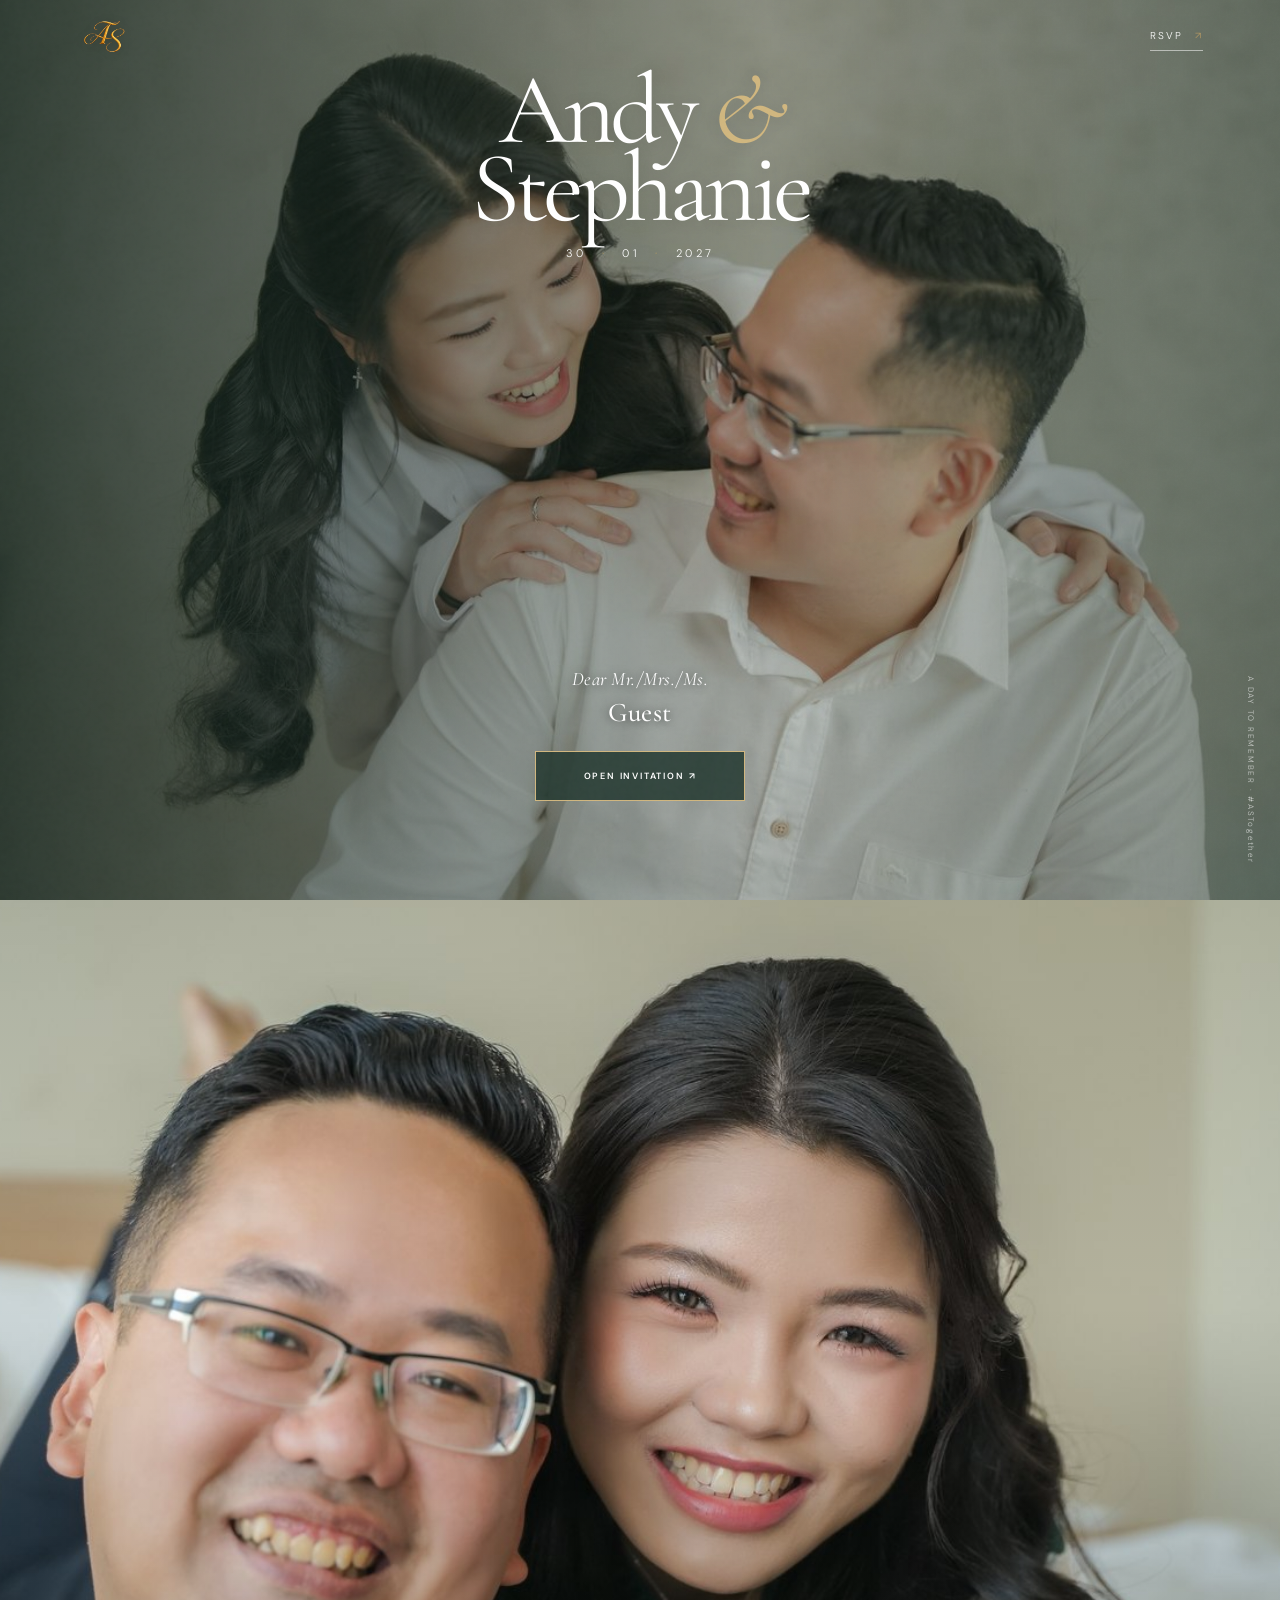
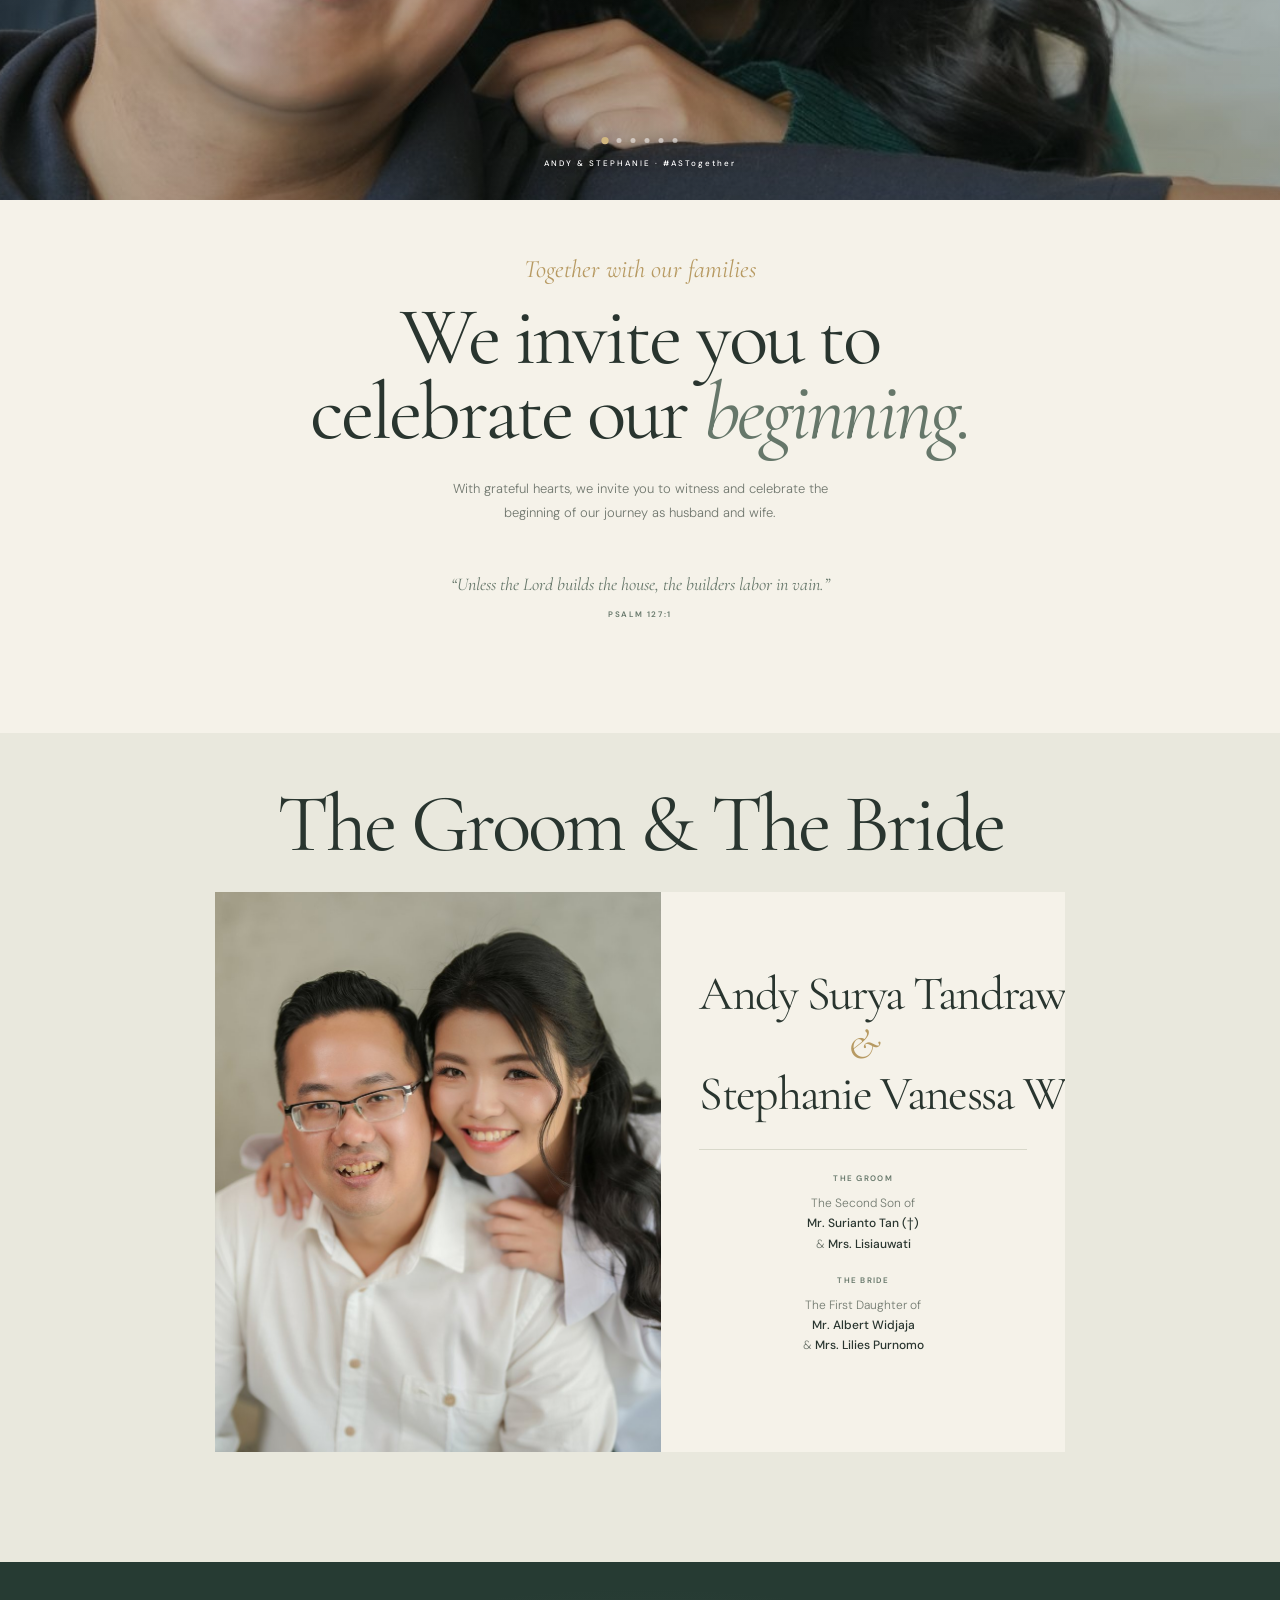
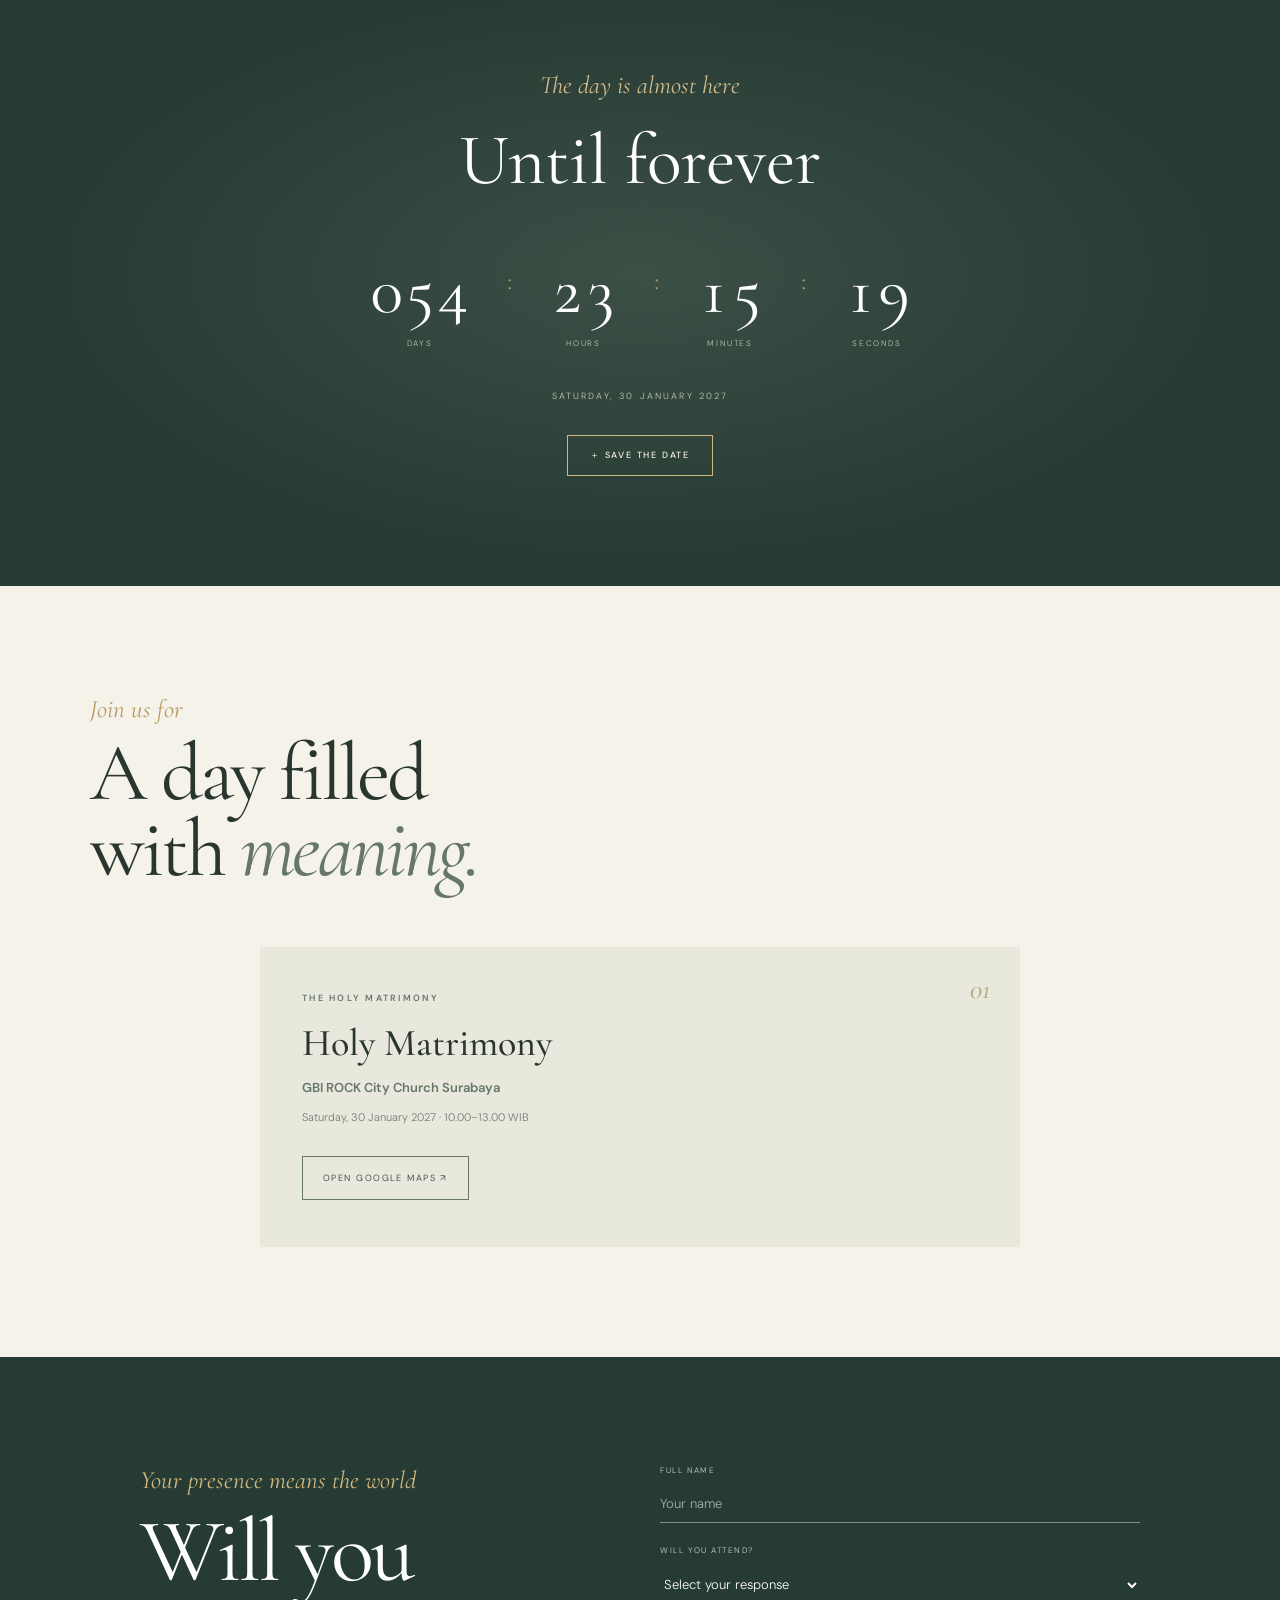
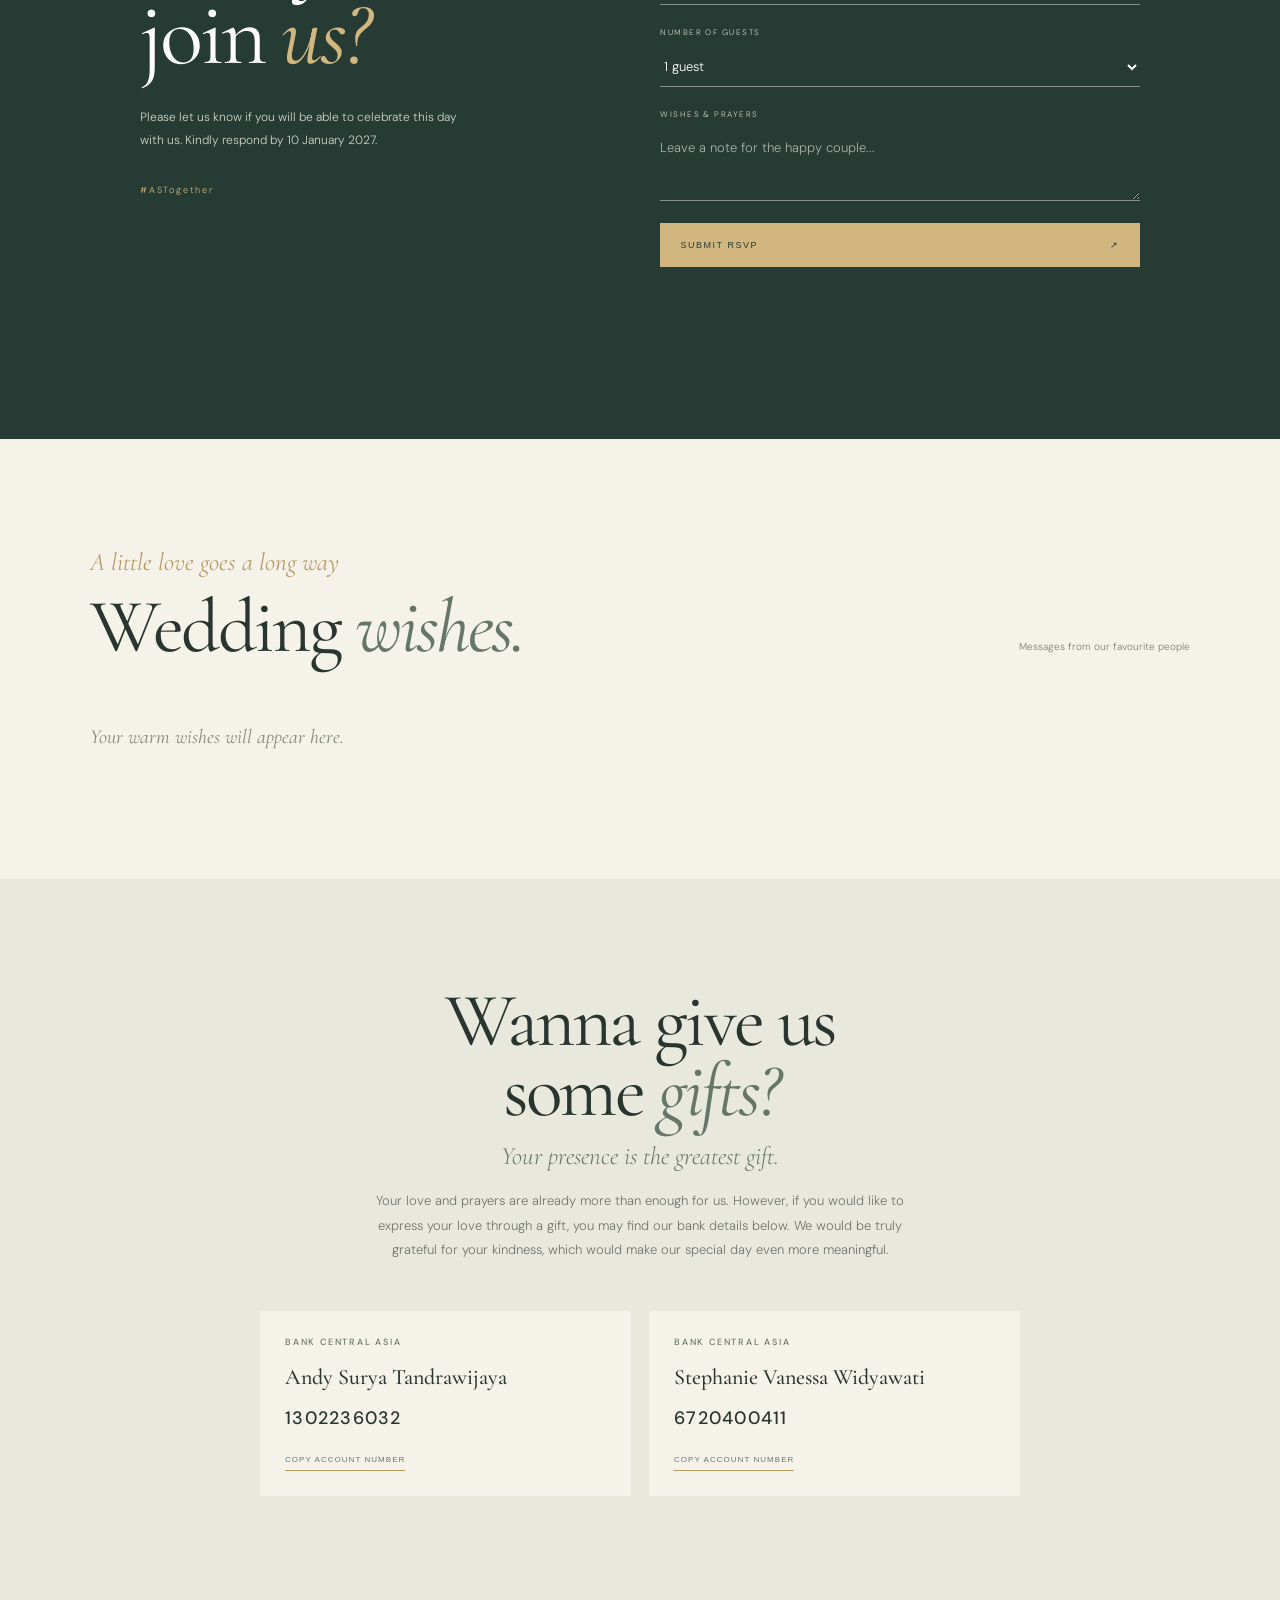
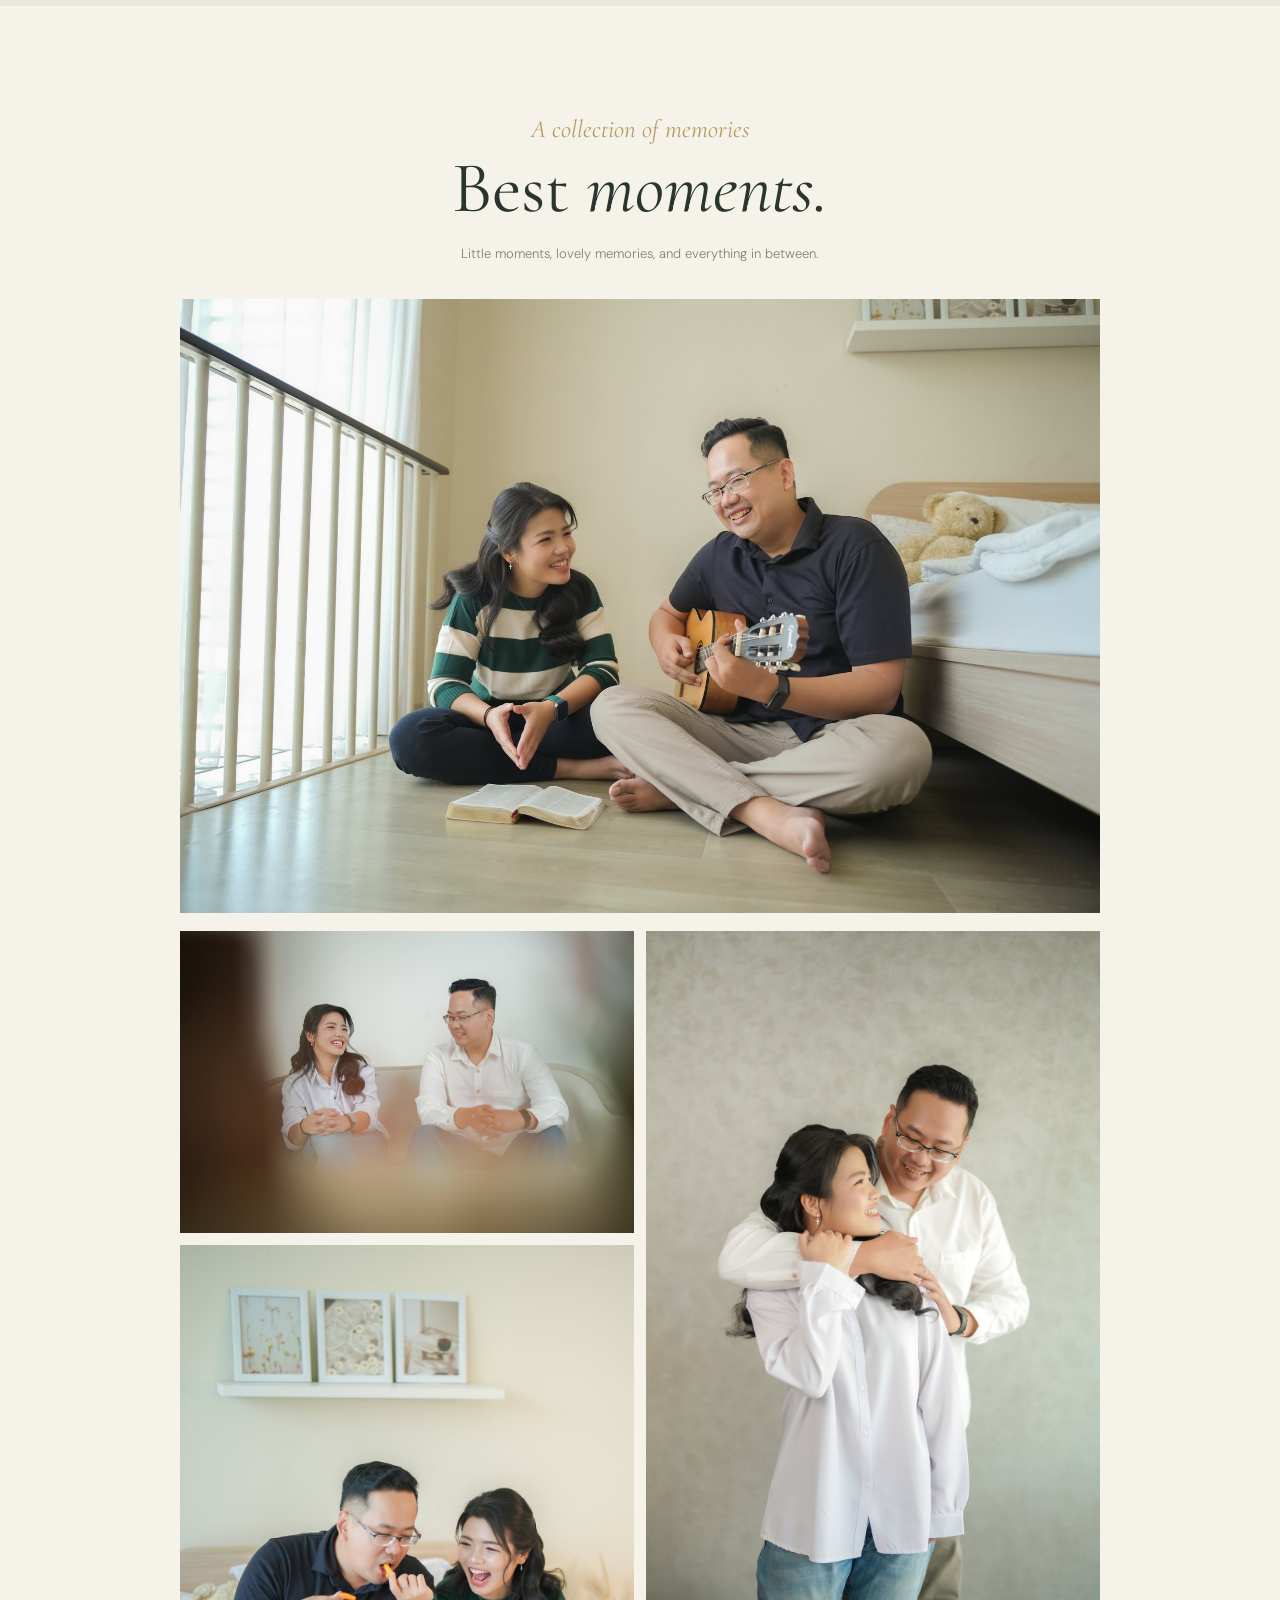
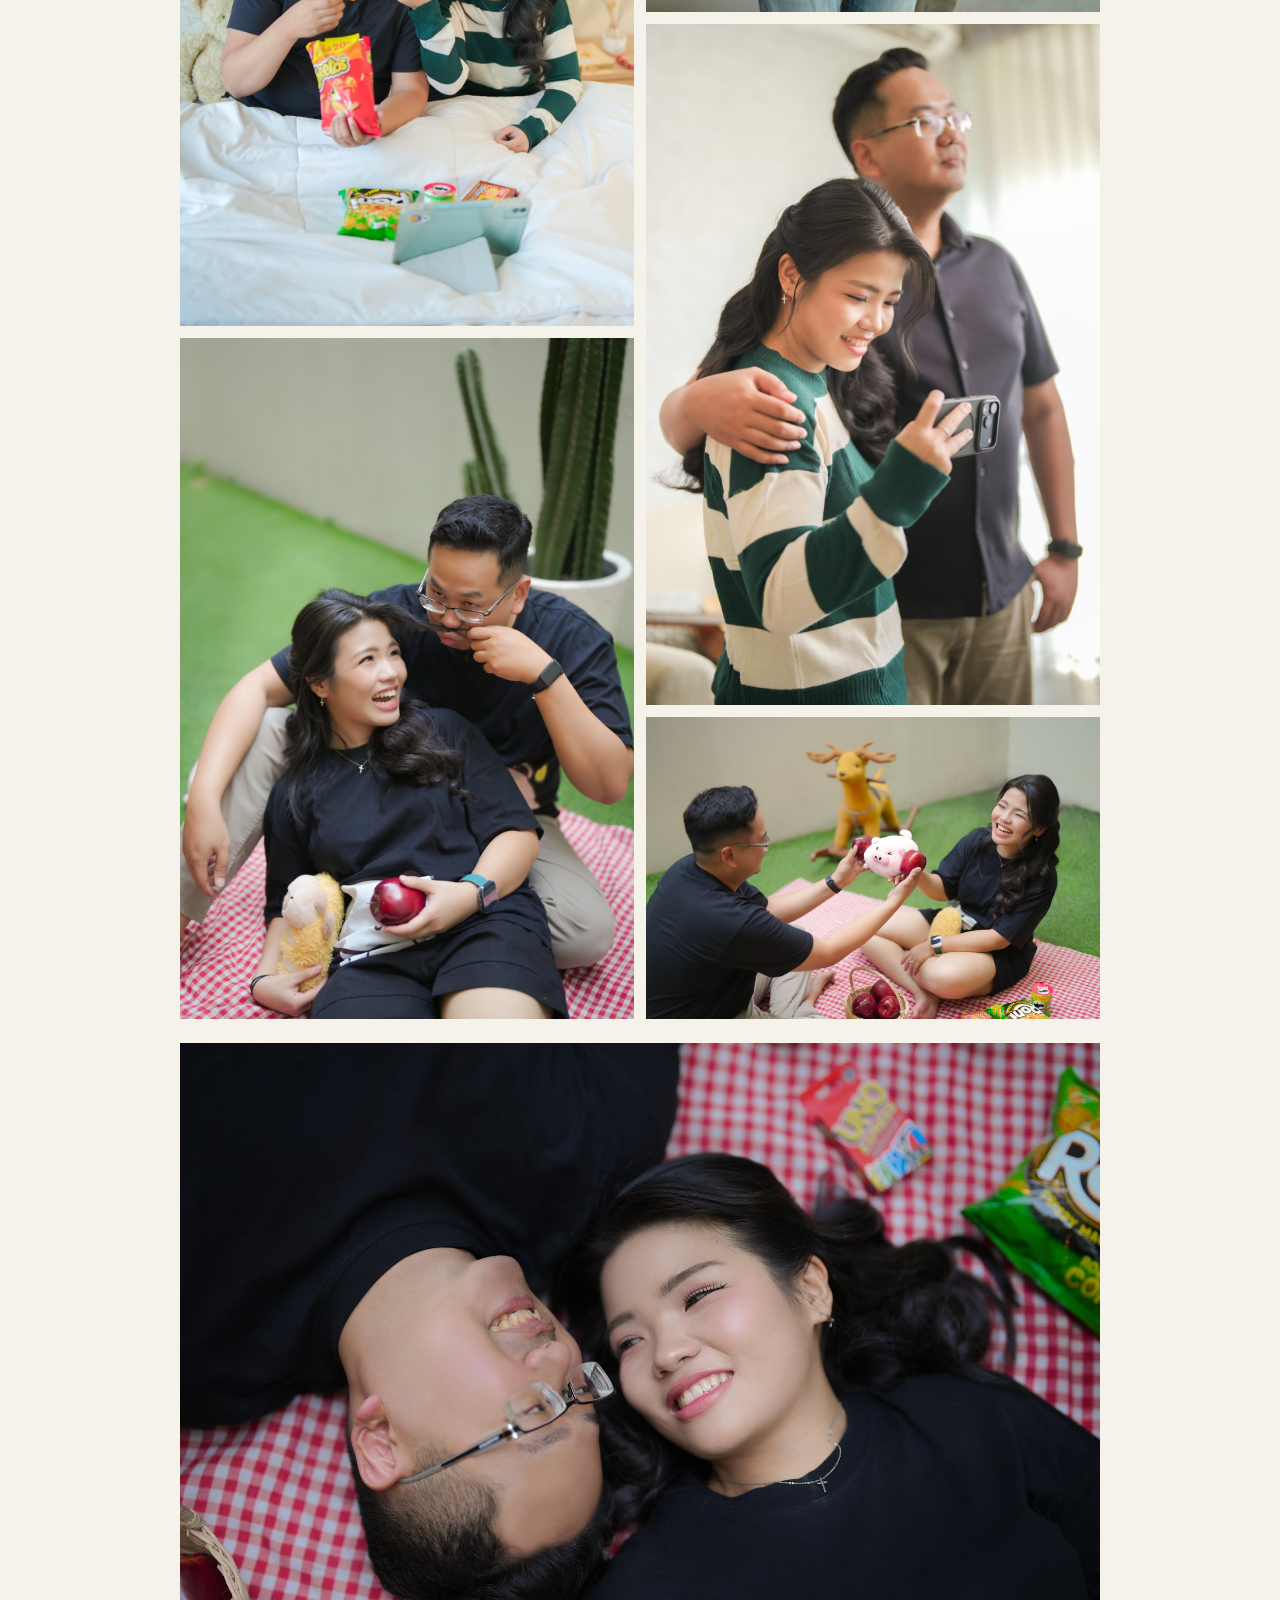
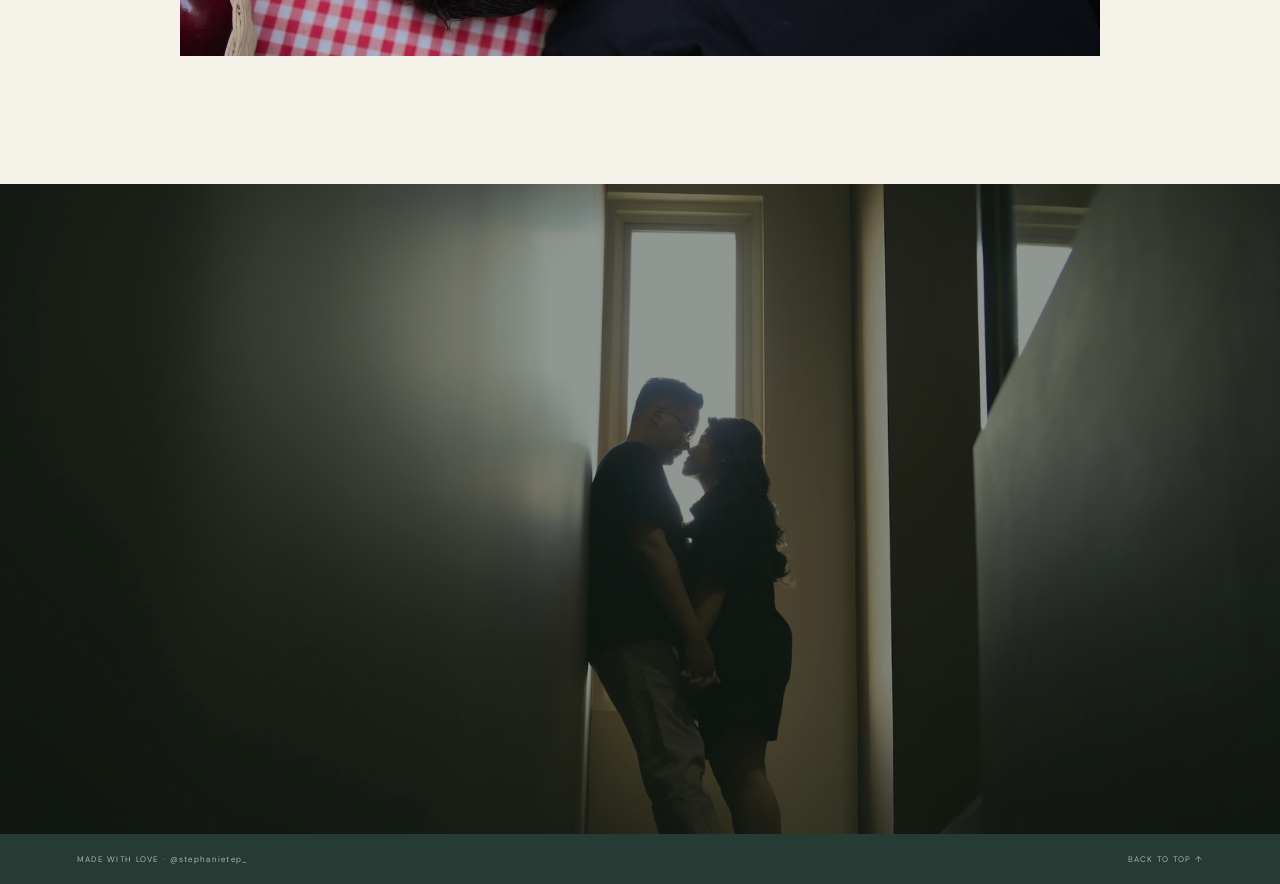
==== index.html @ de9bde3b "Update index.html" ====
<!doctype html>
<html lang="en">
<head>
<meta charset="utf-8"><meta name="viewport" content="width=device-width,initial-scale=1,viewport-fit=cover">
<meta name="theme-color" content="#f5f2e9"><meta name="description" content="The wedding celebration of Andy Surya & Stephanie Vanessa. 30 January 2027.">
<title>Andy & Stephanie | #ASTogether</title>
<link rel="preconnect" href="https://fonts.googleapis.com"><link rel="preconnect" href="https://fonts.gstatic.com" crossorigin>
<link href="https://fonts.googleapis.com/css2?family=Cormorant+Garamond:wght@400;500;600;700&family=DM+Sans:wght@300;400;500;600&display=swap" rel="stylesheet">
<link rel="stylesheet" href="styles.css"><link rel="stylesheet" href="assets/couple.css"><link rel="stylesheet" href="experience.css"><link rel="stylesheet" href="gallery-polish.css"><link rel="stylesheet" href="closing-footer-polish.css">
<style>
.section-index{display:none!important}
.gift .gift-inner{max-width:760px;margin-inline:auto;text-align:center}
.gift .gift-inner h2{margin-bottom:14px}
.gift-subtitle{margin:0 auto 14px;color:var(--sage,#788575);font-family:'Cormorant Garamond',Georgia,serif;font-size:clamp(19px,4vw,25px);font-style:italic}
.gift-intro{max-width:560px;margin:18px auto 38px}
.gift-details{display:grid;grid-template-columns:repeat(2,minmax(0,1fr));gap:18px;text-align:left}
.gift-account{min-width:0;padding:28px 24px;background:var(--ivory,#f5f2e9)}
.gift-account>span{display:block;margin-bottom:15px;font:500 9px 'DM Sans',Arial,sans-serif;letter-spacing:.2em}
.gift-account strong{display:block;font:500 clamp(18px,2.5vw,22px)/1.2 'Cormorant Garamond',Georgia,serif;overflow-wrap:anywhere}
.gift-account .account-number{margin:16px 0;font:500 18px 'DM Sans',Arial,sans-serif;letter-spacing:.07em}
.gift-account .copy-button{cursor:pointer}
.legacy-copy-bank{display:none!important}
@media(max-width:700px){.gift-details{grid-template-columns:1fr}.gift-account{padding:25px 22px}.gift-intro{margin-bottom:30px}}
</style>
</head>
<body>
<div class="grain" aria-hidden="true"></div>
<nav class="topbar"><a class="wordmark monogram-link" href="#home" aria-label="Andy and Stephanie"><img src="assets/ast-monogram.png" alt="Andy and Stephanie monogram"></a><a class="nav-rsvp" href="#rsvp">RSVP <span>↗</span></a></nav>
<main>
<section class="hero" id="home"><div class="hero-photo" role="img" aria-label="Prewedding photograph of Andy and Stephanie"></div><div class="hero-shade"></div><div class="hero-copy reveal"><h1>Andy <i>&</i><br>Stephanie</h1><p class="hero-date">30 <span>·</span> 01 <span>·</span> 2027</p></div><div class="hero-side">A DAY TO REMEMBER · #ASTogether</div></section>
<section class="intro section-pad" id="invitation"><div class="memory-slideshow" aria-label="Prewedding photo gallery"><div class="memory-slideshow-label">ANDY &amp; STEPHANIE · #ASTogether</div></div><div class="intro-inner reveal"><p class="script">Together with our families</p><h2>We invite you to<br>celebrate our <em>beginning.</em></h2><p class="body-copy">With grateful hearts, we invite you to witness and celebrate the beginning of our journey as husband and wife.</p><p class="verse">“Unless the Lord builds the house, the builders labor in vain.”<br><small>PSALM 127:1</small></p></div></section>
<section class="couple section-pad"><div class="couple-feature-heading">The Groom &amp; The Bride</div><div class="couple-feature"><div class="couple-feature-photo" role="img" aria-label="Andy and Stephanie together"></div><div class="couple-feature-caption"><h2 class="couple-full-names"><span>Andy Surya Tandrawijaya</span><i>&</i><span>Stephanie Vanessa Widyawati</span></h2><div class="couple-parents"><p><span>THE GROOM</span>The Second Son of<br><b>Mr. Surianto Tan (†)</b><br>& <b>Mrs. Lisiauwati</b></p><p><span>THE BRIDE</span>The First Daughter of<br><b>Mr. Albert Widjaja</b><br>& <b>Mrs. Lilies Purnomo</b></p></div></div></div></section>
<section class="countdown section-pad"><div class="countdown-bg"></div><div class="countdown-content reveal"><p class="script">The day is almost here</p><h2>Until forever</h2><div class="timer" aria-live="off"><div><strong id="days">---</strong><span>DAYS</span></div><b>:</b><div><strong id="hours">--</strong><span>HOURS</span></div><b>:</b><div><strong id="minutes">--</strong><span>MINUTES</span></div><b>:</b><div><strong id="seconds">--</strong><span>SECONDS</span></div></div><p class="countdown-date">SATURDAY, 30 JANUARY 2027</p><a class="countdown-save-date" id="countdownCalendarLink" target="_blank" rel="noopener">＋ SAVE THE DATE</a></div></section>
<section class="event section-pad" id="details"><div class="event-heading reveal"><p class="script">Join us for</p><h2>A day filled<br>with <em>meaning.</em></h2></div><div class="event-cards event-cards-single"><article class="event-card reveal event-card-venue"><span class="event-number">01</span><p class="eyebrow">THE HOLY MATRIMONY</p><h3>Holy Matrimony</h3><p class="event-place">GBI ROCK City Church Surabaya</p><p class="event-time">Saturday, 30 January 2027 · 10.00–13.00 WIB</p><a class="button-outline event-map-button" id="churchMap" target="_blank" rel="noopener">OPEN GOOGLE MAPS ↗</a></article></div></section>
<section class="rsvp section-pad" id="rsvp"><div class="rsvp-layout"><div class="rsvp-copy reveal"><p class="script">Your presence means the world</p><h2>Will you<br>join <em>us?</em></h2><p>Please let us know if you will be able to celebrate this day with us. Kindly respond by 10 January 2027.</p><p class="rsvp-note">#ASTogether</p></div><form id="rsvpForm" class="rsvp-form reveal"><label>FULL NAME<input name="fullName" type="text" autocomplete="name" placeholder="Your name" required maxlength="100"></label><label>WILL YOU ATTEND?<select name="attendance" required><option value="" disabled selected>Select your response</option><option value="Attending">Joyfully accepts</option><option value="Not Attending">Regretfully declines</option></select></label><label>NUMBER OF GUESTS<select name="guestCount" id="guestCount"><option value="1">1 guest</option><option value="2">2 guests</option><option value="3">3 guests</option><option value="4">4 guests</option></select></label><label>WISHES & PRAYERS<textarea name="message" rows="3" maxlength="700" placeholder="Leave a note for the happy couple..."></textarea></label><button class="button-solid" type="submit"><span>SUBMIT RSVP</span><span>↗</span></button><p id="formStatus" class="form-status" role="status"></p></form></div></section>
<section class="wishes section-pad"><div class="wishes-head"><div><p class="script">A little love goes a long way</p><h2>Wedding <em>wishes.</em></h2></div><p class="wishes-caption">Messages from our favourite people</p></div><div id="wishesList" class="wishes-list"><p class="empty-wishes">Your warm wishes will appear here.</p></div></section>
<section class="gift section-pad"><div class="gift-inner reveal"><h2>Wanna give us<br>some <em>gifts?</em></h2><p class="gift-subtitle">Your presence is the greatest gift.</p><p class="body-copy gift-intro">Your love and prayers are already more than enough for us. However, if you would like to express your love through a gift, you may find our bank details below. We would be truly grateful for your kindness, which would make our special day even more meaningful.</p><div class="gift-details"><div class="gift-account"><span>BANK CENTRAL ASIA</span><strong>Andy Surya Tandrawijaya</strong><p class="account-number">1302236032</p><button class="copy-button" type="button" data-copy-account="1302236032">COPY ACCOUNT NUMBER</button></div><div class="gift-account"><span>BANK CENTRAL ASIA</span><strong>Stephanie Vanessa Widyawati</strong><p class="account-number">6720400411</p><button class="copy-button" type="button" data-copy-account="6720400411">COPY ACCOUNT NUMBER</button></div></div><button id="copyBank" class="legacy-copy-bank" type="button" aria-hidden="true" tabindex="-1">COPY</button></div></section>
<section class="photo-gallery section-pad" id="gallery">
  <div class="gallery-heading reveal">
    <p class="script">A collection of memories</p>
    <h2>Best <em>moments.</em></h2>
    <p class="gallery-caption">Little moments, lovely memories, and everything in between.</p>
  </div>
  <div class="gallery-slideshow" aria-label="Landscape prewedding slideshow">
    <img class="is-active" src="assets/gallery-slide-01.jpg" alt="Andy and Stephanie sharing a playful moment" loading="lazy">
    <img src="assets/gallery-slide-02.jpg" alt="A close-up playful moment together" loading="lazy">
    <img src="assets/gallery-slide-03.jpg" alt="Andy and Stephanie enjoying their picnic photoshoot" loading="lazy">
    <img src="assets/gallery-slide-04.jpg" alt="A sweet moment during their picnic photoshoot" loading="lazy">
  </div>
  <div class="gallery-masonry">
    <figure class="gallery-item"><img src="assets/gallery-01.jpg" alt="Andy and Stephanie sitting together" loading="lazy"></figure>
    <figure class="gallery-item"><img src="assets/gallery-02.jpg" alt="Andy and Stephanie sharing a snack" loading="lazy"></figure>
    <figure class="gallery-item"><img src="assets/gallery-07.jpg" alt="A playful overhead picnic moment" loading="lazy"></figure>
    <figure class="gallery-item"><img src="assets/gallery-05.jpg" alt="Andy and Stephanie embracing" loading="lazy"></figure>
    <figure class="gallery-item"><img src="assets/gallery-04.jpg" alt="Andy and Stephanie laughing together" loading="lazy"></figure>
    <figure class="gallery-item"><img src="assets/gallery-06.jpg" alt="Andy and Stephanie playing during their picnic" loading="lazy"></figure>
  </div>
  <figure class="gallery-featured"><img src="assets/gallery-08.jpg" alt="Andy and Stephanie sharing a quiet moment together" loading="lazy"></figure>
</section>
<section class="closing"><div class="closing-photo" role="img" aria-label="Andy and Stephanie in a romantic silhouette"></div><div class="closing-overlay"></div><div class="closing-content reveal"><img class="closing-monogram" src="assets/ast-monogram.png" alt="Andy and Stephanie monogram"><p class="script">With love and gratitude</p><h2>See you<br>on our <em>day.</em></h2><p>ANDY & STEPHANIE</p><span>#ASTogether · Psalm 127:1</span></div></section>
</main>
<footer><p>MADE WITH LOVE · @stephanietep_</p><a href="#home">BACK TO TOP ↑</a></footer>
<script src="config.js"></script><script src="app.js"></script><script src="slideshow.js"></script><script src="assets/music.js"></script>
<script>
document.querySelectorAll('[data-copy-account]').forEach(button=>{button.addEventListener('click',async()=>{const account=button.dataset.copyAccount,original=button.textContent;try{await navigator.clipboard.writeText(account);button.textContent='COPIED!';}catch(error){button.textContent='COPY FAILED';}window.setTimeout(()=>{button.textContent=original;},2000);});});
(() => {
  const slides = [...document.querySelectorAll('.gallery-slideshow img')];
  if (slides.length < 2) return;
  let current = 0;
  window.setInterval(() => {
    const next = (current + 1) % slides.length;
    slides[next].classList.add('is-active');
    slides[current].classList.remove('is-active');
    current = next;
  }, 5600);
})();
</script>
</body></html>
---- styles.css ----
:root{--ivory:#f5f2e9;--paper:#ebe8dc;--sage:#66776a;--deep:#263b33;--gold:#b79a62;--ink:#29352f;--muted:#7d8278;--serif:'Cormorant Garamond',Georgia,serif;--sans:'DM Sans',Arial,sans-serif}*{box-sizing:border-box}html{scroll-behavior:smooth}body{margin:0;background:var(--ivory);color:var(--ink);font-family:var(--sans);font-weight:300}.grain{position:fixed;inset:0;pointer-events:none;z-index:10;opacity:.13;background-image:url("data:image/svg+xml,%3Csvg viewBox='0 0 180 180' xmlns='http://www.w3.org/2000/svg'%3E%3Cfilter id='n'%3E%3CfeTurbulence type='fractalNoise' baseFrequency='.85' numOctaves='3' stitchTiles='stitch'/%3E%3C/filter%3E%3Crect width='100%25' height='100%25' filter='url(%23n)' opacity='.15'/%3E%3C/svg%3E")}.topbar{height:72px;position:absolute;z-index:5;top:0;left:0;right:0;display:flex;align-items:center;justify-content:space-between;padding:0 6vw;color:white}.wordmark{font:600 25px var(--serif);letter-spacing:.05em;color:inherit;text-decoration:none}.wordmark span{color:var(--gold);font-style:italic}.nav-rsvp{font-size:10px;letter-spacing:.18em;color:inherit;text-decoration:none;border-bottom:1px solid #ffffff88;padding:8px 0}.nav-rsvp span{color:var(--gold);margin-left:8px}.hero{height:min(900px,100svh);min-height:680px;position:relative;display:grid;place-items:center;overflow:hidden;background:#526359}.hero-photo,.closing-photo{position:absolute;inset:0;background:linear-gradient(135deg,#68796c,#293e34);background-position:center;background-size:cover}.hero-shade{position:absolute;inset:0;background:linear-gradient(90deg,#14251fd1,#1d2d244d 60%,#18281e88)}.hero-copy{position:relative;color:#fff;text-align:center;margin-top:30px}.eyebrow{font-size:9px;letter-spacing:.25em;color:var(--sage);font-weight:600}.eyebrow.light{color:#e6dfce}.hero h1{font:400 clamp(78px,12vw,156px)/.77 var(--serif);letter-spacing:-.055em;margin:35px 0 30px}.hero h1 i{font-weight:400;color:#d1b77f}.hero-date{letter-spacing:.3em;font-size:12px}.hero-date span{color:var(--gold);padding:0 9px}.round-link{display:grid;place-items:center;margin:58px auto 0;width:43px;height:43px;border:1px solid #ffffff88;border-radius:50%;color:white;text-decoration:none;font-size:20px}.hero-side{position:absolute;right:24px;bottom:36px;writing-mode:vertical-rl;color:#ffffffa8;font-size:8px;letter-spacing:.22em}.section-pad{padding:110px max(7vw,24px);position:relative}.section-index{font-size:9px;letter-spacing:.22em;color:var(--sage);font-weight:600}.intro{text-align:center;min-height:600px;display:flex;flex-direction:column;align-items:center;justify-content:center;background:var(--ivory)}.intro-inner{max-width:760px}.script{font:italic 25px var(--serif);color:var(--gold);margin:0 0 16px}.intro h2,.event-heading h2,.location h2,.rsvp h2,.wishes h2,.gift h2,.closing h2{font:400 clamp(48px,6.4vw,83px)/.92 var(--serif);letter-spacing:-.035em;margin:0}.intro h2 em,.event h2 em,.location h2 em,.rsvp h2 em,.wishes h2 em,.gift h2 em,.closing h2 em{color:var(--sage);font-weight:400}.body-copy{max-width:420px;margin:26px auto;color:#70776e;font-size:13px;line-height:1.9}.names-line{display:flex;align-items:center;justify-content:center;gap:24px;margin:36px 0;font-size:9px;letter-spacing:.17em}.names-line b{font:italic 24px var(--serif);color:var(--gold)}.verse{font:italic 18px var(--serif);line-height:1.5;color:var(--sage);margin-top:45px}.verse small{font:600 8px var(--sans);letter-spacing:.2em}.couple{background:#e9e8dd}.couple-grid{display:grid;grid-template-columns:1fr auto 1fr;gap:4vw;align-items:center;max-width:960px;margin:55px auto 0;text-align:center}.portrait{height:470px;background:linear-gradient(150deg,#d5d2c4,#9da99b);background-size:cover;background-position:center;display:grid;place-items:end center;padding:20px}.portrait span{font-size:8px;letter-spacing:.2em;color:#fff;text-shadow:0 1px 4px #333}.portrait-groom{background-image:linear-gradient(150deg,#a9b4a5,#4d6659)}.portrait-bride{background-image:linear-gradient(150deg,#d9d0bd,#8c9788)}.person h2{font:500 48px var(--serif);margin:5px 0}.person .eyebrow{margin-top:28px}.parent-line{font-size:11px;line-height:1.8;color:#777e74}.parent-line span{color:var(--ink)}.ampersand{font:italic 55px var(--serif);color:var(--gold)}.countdown{background:var(--deep);color:#fff;overflow:hidden;text-align:center;min-height:460px;display:flex;flex-direction:column;justify-content:center}.countdown-bg{position:absolute;inset:0;background:radial-gradient(ellipse at 50% 50%,#75847766,transparent 65%);opacity:.7}.light-index{color:#d2c9b3}.countdown-content{position:relative}.countdown .script{color:#d2bc8b}.countdown h2{font:400 clamp(48px,6vw,72px) var(--serif);margin:0 0 45px}.timer{display:flex;justify-content:center;align-items:flex-start;gap:clamp(12px,3vw,38px)}.timer div{display:flex;flex-direction:column;min-width:62px}.timer strong{font:400 clamp(38px,6vw,68px) var(--serif);font-variant-numeric:tabular-nums}.timer span{font-size:8px;letter-spacing:.2em;color:#c5c8bd;margin-top:6px}.timer>b{font:300 28px var(--serif);color:var(--gold)}.countdown-date{font-size:9px;letter-spacing:.24em;color:#c5c8bd;margin-top:42px}.event{background:var(--ivory)}.event-heading{margin:38px 0 60px}.event-heading .script{margin-bottom:12px}.event-cards{display:grid;grid-template-columns:1fr 1fr;gap:18px}.event-card{position:relative;padding:45px 42px 42px;background:#e9e8dd;min-height:300px}.reception-card{background:#e4e7dd}.event-number{position:absolute;right:30px;top:25px;font:italic 28px var(--serif);color:#b4a47d}.event-card .eyebrow{margin:0 0 16px}.event-card h3{font:500 38px var(--serif);margin:0 0 10px}.event-place{font-size:13px;color:var(--sage);font-weight:600}.event-time{font-size:11px;color:#727a70;line-height:1.6}.text-link,.calendar-link{display:inline-block;color:var(--deep);font-size:9px;letter-spacing:.17em;text-decoration:none;border-bottom:1px solid var(--gold);padding-bottom:8px;margin-top:20px}.calendar-link{margin-top:38px}.location{background:#e9e8dd}.location-panel{display:grid;grid-template-columns:1fr 1fr;align-items:center;gap:40px;margin-top:45px;padding:55px;background:var(--ivory)}.location h2{margin-bottom:30px}.address-label,.gift-details span{font-size:8px;letter-spacing:.2em;color:var(--sage);font-weight:600}.address{font-size:13px;line-height:1.8;max-width:300px}.button-outline{display:inline-block;margin-top:25px;padding:15px 20px;border:1px solid var(--sage);font-size:9px;letter-spacing:.16em;color:var(--deep);text-decoration:none}.map-art{height:340px;position:relative;overflow:hidden;background:linear-gradient(35deg,#dfe2d6 25%,transparent 25%) 0 0/70px 70px,linear-gradient(145deg,#d4ddcf 25%,transparent 25%) 0 0/90px 90px,#e8e8dc}.map-art:before,.map-art:after{content:"";position:absolute;background:#fff9;width:150%;height:20px;top:42%;left:-20%;transform:rotate(-28deg)}.map-art:after{top:65%;transform:rotate(22deg);height:13px}.map-ring{position:absolute;border:1px solid #a9b59e;border-radius:50%;left:50%;top:45%;transform:translate(-50%,-50%)}.ring-one{width:160px;height:160px}.ring-two{width:240px;height:240px}.map-pin{position:absolute;z-index:2;left:50%;top:43%;transform:translate(-50%,-50%);font-size:34px;color:var(--gold)}.map-caption{position:absolute;bottom:20px;right:20px;font-size:8px;letter-spacing:.2em;color:#788276}.rsvp{background:var(--deep);color:#fff}.rsvp-layout{display:grid;grid-template-columns:.9fr 1.1fr;gap:10vw;max-width:1000px;margin:50px auto 0}.rsvp-copy .script{color:#d1b77f}.rsvp h2{font-size:clamp(60px,7vw,90px)}.rsvp h2 em{color:#d1b77f}.rsvp-copy>p:not(.script){font-size:12px;line-height:1.9;color:#d1d4cb;max-width:320px;margin-top:30px}.rsvp-note{letter-spacing:.2em;font-size:9px!important;color:#d1b77f!important}.rsvp-form{display:grid;gap:22px}.rsvp-form label{display:grid;gap:10px;font-size:8px;letter-spacing:.18em;color:#d4d4c8}.rsvp-form input,.rsvp-form select,.rsvp-form textarea{width:100%;border:0;border-bottom:1px solid #849287;background:transparent;border-radius:0;padding:10px 0;color:#fff;font:300 13px var(--sans);outline:none}.rsvp-form input::placeholder,.rsvp-form textarea::placeholder{color:#aab2a9}.rsvp-form select{color:#fff}.rsvp-form option{color:#263b33}.rsvp-form textarea{resize:vertical}.button-solid{border:0;background:#d1b77f;color:#263b33;padding:17px 20px;display:flex;justify-content:space-between;cursor:pointer;font-size:9px;letter-spacing:.17em}.button-solid:disabled{opacity:.6}.form-status{font-size:11px;color:#e3d2a8;min-height:18px}.wishes{background:var(--ivory)}.wishes-head{display:flex;align-items:end;justify-content:space-between;margin:42px 0}.wishes h2{font-size:clamp(50px,6vw,76px)}.wishes-caption{font-size:10px;color:var(--muted)}.wishes-list{display:grid;grid-template-columns:repeat(3,1fr);gap:14px}.wish-card{background:#e9e8dd;padding:26px;min-height:130px;display:flex;flex-direction:column;justify-content:space-between}.wish-message{font:italic 19px/1.4 var(--serif);color:#59665b;margin:0 0 20px;overflow-wrap:anywhere}.wish-author{font-size:8px;letter-spacing:.15em;text-transform:uppercase;color:var(--sage)}.empty-wishes{font:italic 20px var(--serif);color:#82887c}.gift{background:#e9e8dd;text-align:center}.gift-inner{max-width:700px;margin:45px auto 0}.gift h2{font-size:clamp(52px,6vw,76px)}.gift-details{display:grid;grid-template-columns:1fr 1fr;gap:14px;margin-top:48px;text-align:left}.gift-details>div{padding:25px;background:var(--ivory);min-height:160px}.gift-details strong{display:block;font:500 24px var(--serif);margin-top:16px}.gift-details p{font-size:12px;line-height:1.6;overflow-wrap:anywhere}.copy-button{border:0;border-bottom:1px solid var(--gold);padding:0 0 6px;background:none;color:var(--sage);font-size:8px;letter-spacing:.13em;cursor:pointer}.closing{height:650px;position:relative;display:grid;place-items:center;overflow:hidden;background:var(--deep)}.closing-photo{background:linear-gradient(135deg,#738475,#2d4338)}.closing-overlay{position:absolute;inset:0;background:#17271dbb}.closing-content{position:relative;color:#fff;text-align:center}.closing-content .script{color:#d1b77f}.closing h2{font-size:clamp(64px,9vw,112px)}.closing h2 em{color:#d1b77f}.closing-content>p:not(.script){font-size:9px;letter-spacing:.3em;margin:35px 0 10px}.closing-content>span{font-size:8px;letter-spacing:.2em;color:#c6cabc}footer{background:#263b33;color:#d6d8ce;padding:30px 6vw;display:flex;align-items:center;justify-content:space-between}footer p,footer>a:last-child{font-size:8px;letter-spacing:.16em;color:#c4cabe;text-decoration:none}.reveal{opacity:0;transform:translateY(20px);transition:opacity .8s ease,transform .8s ease}.reveal.visible{opacity:1;transform:none}
@media(max-width:700px){.topbar{height:62px;padding:0 23px}.hero{min-height:680px;height:92svh}.hero h1{font-size:clamp(78px,19vw,120px)}.section-pad{padding:78px 23px}.intro{min-height:560px}.intro h2{font-size:54px}.names-line{gap:12px;font-size:7px}.couple-grid{grid-template-columns:1fr 1fr;gap:16px;margin-top:35px}.ampersand{grid-column:1/-1;grid-row:1;font-size:36px}.portrait{height:270px}.person h2{font-size:33px}.parent-line{font-size:9px}.timer{gap:8px}.timer div{min-width:48px}.timer strong{font-size:38px}.timer span{font-size:7px}.timer>b{font-size:18px}.event-cards{grid-template-columns:1fr}.event-card{min-height:265px;padding:35px 26px}.location-panel{grid-template-columns:1fr;padding:30px 22px;gap:30px}.map-art{height:240px}.rsvp-layout{grid-template-columns:1fr;gap:38px;margin-top:40px}.rsvp h2{font-size:72px}.wishes-head{display:block}.wishes-caption{margin-top:18px}.wishes-list{grid-template-columns:1fr}.wish-card{min-height:110px}.gift-details{grid-template-columns:1fr}.closing{height:550px}footer{padding:25px 22px;gap:12px}footer p,footer>a:last-child{font-size:7px}.wordmark{font-size:21px}}
@media(prefers-reduced-motion:reduce){html{scroll-behavior:auto}.reveal{opacity:1;transform:none;transition:none}*{animation-duration:.01ms!important;transition-duration:.01ms!important}}
---- assets/couple.css ----
/* Couple feature layout: this stylesheet is stored in /assets */
.couple-feature{max-width:850px;margin:48px auto 0;background:var(--ivory);display:grid;grid-template-columns:minmax(0,1.05fr) minmax(0,.95fr);align-items:stretch;overflow:hidden}
.couple-feature-photo{min-height:560px;background:url('couple-main.jpg') center 42%/cover no-repeat}
.couple-feature-caption{padding:48px 38px;display:flex;flex-direction:column;justify-content:center}
.couple-feature-caption h2{font:400 clamp(38px,5vw,64px)/.94 var(--serif);letter-spacing:-.035em;margin:12px 0 32px}
.couple-feature-caption h2 i{color:var(--gold);font-weight:400}
.couple-parents{display:grid;grid-template-columns:1fr 1fr;gap:18px;border-top:1px solid #d8d8ca;padding-top:22px}
.couple-parents p{font-size:11px;line-height:1.8;color:#727a70;margin:0;overflow-wrap:anywhere}
.couple-parents span{display:block;font-size:8px;letter-spacing:.16em;color:var(--sage);font-weight:600;margin-bottom:8px}
.couple-parents b{font-weight:500;color:var(--ink)}
@media(max-width:700px){
  .couple-feature{grid-template-columns:1fr;margin-top:32px}
  .couple-feature-photo{min-height:0;aspect-ratio:4/5;background-position:center 38%}
  .couple-feature-caption{padding:30px 24px 34px;text-align:center}
  .couple-feature-caption h2{font-size:48px;margin-bottom:24px}
  .couple-parents{text-align:left;gap:12px}
}
@media(max-width:360px){.couple-parents{grid-template-columns:1fr}.couple-feature-photo{aspect-ratio:3/4}}
---- experience.css ----
/* ASTogether refinements: move title higher, portrait-only full-page slideshow, minimal music note */
.hero-photo{background-image:url('assets/cover-2.jpg')!important;background-position:center 50%!important;background-size:cover!important}
.hero-copy{position:absolute!important;top:clamp(58px,8vh,100px)!important;left:0!important;right:0!important;width:100%!important;margin:0!important;padding:0 12px!important;transform:none!important;text-align:center!important}
.hero-copy .eyebrow{display:none!important}
.hero h1{font-size:clamp(62px,15vw,100px)!important;line-height:.78!important;margin:0 0 18px!important;text-shadow:0 2px 16px rgba(0,0,0,.12)}
.hero-date{margin:0!important;font-size:11px!important;letter-spacing:.3em!important}
.round-link{display:none!important}
.intro.section-pad{display:block!important;min-height:0!important;padding:0 0 90px!important;text-align:center!important}
.memory-slideshow{position:relative!important;width:100%!important;height:100svh!important;min-height:600px!important;max-height:980px!important;margin:0 0 54px!important;overflow:hidden!important;background:#d9d8cc!important}
.memory-slideshow .memory-slide{position:absolute!important;inset:0!important;background-position:center 42%!important;background-size:cover!important;background-repeat:no-repeat!important;opacity:0!important;transform:scale(1.015);transition:opacity 1.35s ease,transform 8s ease!important}
.memory-slideshow .memory-slide.is-visible{opacity:1!important;transform:scale(1.055)}
.memory-slideshow:after{content:"";position:absolute;inset:0;z-index:1;pointer-events:none;background:linear-gradient(180deg,rgba(20,34,27,.10),transparent 45%,rgba(20,34,27,.22))}
.memory-slideshow-label{position:absolute;z-index:2;left:50%;bottom:32px;transform:translateX(-50%);color:#fff;font:500 8px 'DM Sans',Arial,sans-serif;letter-spacing:.25em;white-space:nowrap;text-shadow:0 1px 8px #0006}
.memory-slideshow .memory-pagination{position:absolute;z-index:3;left:50%;bottom:57px;transform:translateX(-50%);display:flex;gap:9px}
.memory-slideshow .memory-pagination span{display:block;width:5px;height:5px;border-radius:50%;background:#ffffff85}
.memory-slideshow .memory-pagination span.is-current{background:#d1b77f;transform:scale(1.45)}
.intro>.section-index{margin-bottom:34px}
.intro-inner{margin:0 auto;max-width:760px;padding:0 22px}
.ast-music-toggle{position:fixed!important;z-index:15!important;left:max(18px,env(safe-area-inset-left))!important;right:auto!important;bottom:max(18px,env(safe-area-inset-bottom))!important;width:30px!important;height:34px!important;min-width:30px!important;padding:0!important;display:grid!important;place-items:center!important;border:0!important;border-radius:0!important;background:transparent!important;color:#fff!important;font:400 23px Georgia,serif!important;cursor:pointer!important;box-shadow:none!important;text-shadow:0 1px 8px #0007}
.ast-music-toggle[hidden]{display:none!important}
.ast-music-toggle.is-playing{animation:music-note-float 1.8s ease-in-out infinite}
@keyframes music-note-float{0%,100%{transform:translateY(0) rotate(-5deg)}50%{transform:translateY(-5px) rotate(6deg)}}
.ast-open-screen{position:absolute!important;inset:0!important;z-index:6!important;display:flex!important;align-items:flex-end!important;justify-content:center!important;padding:24px 24px max(11vh,82px)!important;background:transparent!important;text-align:center!important;transition:opacity .65s ease,visibility .65s ease}
.ast-open-screen.is-opening{opacity:0!important;visibility:hidden!important;pointer-events:none!important}
.ast-open-content p{display:none!important}
.ast-open-button{min-width:210px!important;min-height:50px!important;padding:15px 24px!important;border:1px solid #d1b77f!important;background:#263b33df!important;color:#fff!important;font:600 9px 'DM Sans',Arial,sans-serif!important;letter-spacing:.2em!important}
@media(max-width:700px){.hero{height:92svh!important;min-height:680px!important}.hero-copy{top:clamp(58px,8vh,96px)!important;padding:0 10px!important}.hero h1{font-size:clamp(62px,15.5vw,98px)!important;line-height:.79!important;margin-bottom:17px!important}.hero-date{font-size:10px!important;letter-spacing:.28em!important}.memory-slideshow{height:100svh!important;min-height:600px!important;max-height:none!important;margin-bottom:48px!important}.memory-slideshow .memory-slide{background-position:center 40%!important}.intro.section-pad{padding-bottom:72px!important}.intro-inner{padding:0 23px}.ast-open-screen{padding-bottom:max(10vh,76px)!important}.ast-open-button{min-height:48px!important;min-width:200px!important}.ast-music-toggle{left:18px!important;bottom:18px!important;width:28px!important;height:30px!important;font-size:21px!important}}
@media(prefers-reduced-motion:reduce){.memory-slideshow .memory-slide,.ast-open-screen{transition:none!important;transform:none!important}.ast-music-toggle.is-playing{animation:none!important}}
.monogram-link{display:flex!important;align-items:center!important;justify-content:flex-start!important;width:54px!important;height:42px!important}
.monogram-link img{display:block;width:100%;height:100%;object-fit:contain;filter:drop-shadow(0 1px 4px rgba(0,0,0,.18))}
footer .monogram-link{width:62px!important;height:48px!important}
.closing-monogram{display:block;width:clamp(76px,16vw,118px);height:auto;max-height:100px;object-fit:contain;margin:0 auto 24px;filter:drop-shadow(0 2px 8px rgba(0,0,0,.16))}
@media(max-width:700px){.monogram-link{width:48px!important;height:38px!important}.closing-monogram{width:82px;margin-bottom:20px}}
.couple-feature-caption{text-align:center!important}
.couple-feature-caption .eyebrow{text-align:center!important}
.couple-feature-caption h2.couple-full-names{display:flex!important;flex-direction:column!important;align-items:center!important;justify-content:center!important;gap:0!important;width:100%!important;margin:12px auto 30px!important;font-family:'Cormorant Garamond',Georgia,serif!important;font-size:clamp(19px,2.65vw,34px)!important;line-height:1.08!important;letter-spacing:-.025em!important;font-weight:400!important;text-align:center!important}
.couple-full-names span{display:block!important;white-space:nowrap!important;max-width:100%!important}
.couple-full-names i{display:block!important;color:#b79a62!important;font-size:.9em!important;line-height:1.05!important;font-style:italic!important;margin:2px 0!important}
.couple-parents{grid-template-columns:1fr!important;gap:20px!important;text-align:center!important}
.couple-parents p{font-size:12px!important;line-height:1.7!important}
.couple-parents span{margin-bottom:7px!important}
.couple-parents b{font-weight:500!important}
@media(max-width:700px){.couple-feature-caption{padding:30px 18px 36px!important}.couple-feature-caption h2.couple-full-names{font-size:clamp(19px,5.7vw,25px)!important;line-height:1.12!important;margin:12px auto 25px!important}.couple-parents{grid-template-columns:1fr!important;gap:20px!important}.couple-parents p{font-size:12px!important}}
@media(max-width:350px){.couple-feature-caption h2.couple-full-names{font-size:18px!important}}
.memory-slideshow .memory-slide:nth-of-type(2){background-position:18% 40%!important}
.memory-slideshow .memory-slide:nth-of-type(7){background-position:28% 40%!important}
@media(max-width:700px){.memory-slideshow .memory-slide:nth-of-type(2){background-position:18% 40%!important}.memory-slideshow .memory-slide:nth-of-type(7){background-position:28% 40%!important}}
.countdown .timer{align-items:flex-start!important}
.countdown .timer>b{display:block!important;line-height:1!important;transform:translateY(17px)!important}
.countdown-save-date{display:inline-block!important;margin-top:24px!important;padding:13px 22px!important;border:1px solid #d1b77f!important;color:#f5f2e9!important;text-decoration:none!important;font:500 9px var(--sans)!important;letter-spacing:.2em!important;transition:background .25s ease,color .25s ease!important}
.countdown-save-date:hover{background:#d1b77f!important;color:#263b33!important}
@media(max-width:700px){.countdown .timer>b{transform:translateY(11px)!important}.countdown-save-date{margin-top:22px!important;padding:12px 18px!important}}
.event-card-venue{max-width:760px;width:100%;margin:0 auto}
.event-map-button{margin-top:18px}
.event-cards-single{grid-template-columns:1fr}
@media(max-width:700px){.event-card-venue{padding:34px 24px}}

/* Gallery: natural image proportions, masonry columns, no forced portrait crops */
.photo-gallery{background:var(--ivory,#f5f2e9);padding-top:clamp(76px,10vw,130px);padding-bottom:clamp(82px,10vw,136px)}
.gallery-heading{max-width:760px;margin:0 auto 34px;text-align:center}
.gallery-heading .script{margin-bottom:8px}
.gallery-heading h2{margin:0;font-family:'Cormorant Garamond',Georgia,serif;font-size:clamp(42px,7vw,72px);font-weight:400;line-height:1.02}
.gallery-heading h2 em{font-weight:400}
.gallery-caption{max-width:430px;margin:16px auto 0;color:var(--muted,#77756f);font-size:13px;line-height:1.8}
.gallery-slideshow{position:relative;width:min(100%,920px);aspect-ratio:3/2;margin:0 auto 18px;overflow:hidden;background:#e8e2d8}
.gallery-slideshow img{position:absolute;inset:0;display:block;width:100%;height:100%;object-fit:contain;object-position:center;opacity:0;transition:opacity 1.8s ease-in-out}
.gallery-slideshow img.is-active{opacity:1}
.gallery-masonry{columns:2;column-gap:12px;max-width:920px;margin:0 auto}
.gallery-item{display:inline-block;width:100%;margin:0 0 12px;break-inside:avoid;overflow:hidden;background:#e8e2d8;vertical-align:top}
.gallery-item img{display:block;width:100%;height:auto;max-width:100%;object-fit:contain;transition:transform .7s ease}
.gallery-item:hover img{transform:scale(1.015)}
@media(max-width:700px){.photo-gallery{padding:72px 16px 82px}.gallery-heading{margin-bottom:26px}.gallery-slideshow{width:100%;aspect-ratio:3/2;margin-bottom:12px}.gallery-masonry{column-gap:9px}.gallery-item{margin-bottom:9px}}
@media(prefers-reduced-motion:reduce){.gallery-slideshow img{transition:none!important}}
/* Closing photo: app.js loads this exact path from config.js */
.closing{position:relative;isolation:isolate}
.closing-photo{position:absolute!important;inset:0!important;z-index:0!important;background-color:#263b33!important;background-position:center 48%!important;background-size:cover!important;background-repeat:no-repeat!important}
.closing-overlay{z-index:1!important;background:rgba(23,39,29,.48)!important}
.closing-content{z-index:2!important}


/* Personalized guest greeting on the opening cover */
.ast-open-screen {
  transform: translateY(0) !important;
  transition: transform .85s cubic-bezier(.76,0,.24,1),
              opacity .85s ease,
              visibility .85s ease !important;
}

.ast-open-screen.is-opening {
  transform: translateY(-105%) !important;
  opacity: 1 !important;
  visibility: hidden !important;
}

.ast-open-content {
  display: flex !important;
  flex-direction: column !important;
  align-items: center !important;
  gap: 0 !important;
  width: min(100%, 520px) !important;
}

.ast-open-content .ast-guest-greeting {
  display: block !important;
  margin: 0 0 7px !important;
  color: #fff !important;
  font: italic 19px 'Cormorant Garamond', Georgia, serif !important;
  letter-spacing: .025em !important;
  text-shadow: 0 1px 9px #0008 !important;
}

.ast-open-content .ast-guest-name {
  display: block !important;
  max-width: 100% !important;
  margin: 0 0 22px !important;
  color: #fff !important;
  font: 500 clamp(20px, 4vw, 27px)/1.2 'Cormorant Garamond', Georgia, serif !important;
  letter-spacing: .015em !important;
  text-shadow: 0 1px 9px #0009 !important;
  overflow-wrap: anywhere !important;
}

@media (max-width: 700px) {
  .ast-open-content .ast-guest-greeting {
    font-size: 18px !important;
    margin-bottom: 6px !important;
  }

  .ast-open-content .ast-guest-name {
    font-size: clamp(19px, 5.5vw, 24px) !important;
    margin-bottom: 20px !important;
  }
}

/* Couple section headline positioned above the portrait */
.couple-feature-heading {
  max-width: 850px;
  margin: 36px auto -18px;
  color: var(--sage, #7b8577);
  text-align: center;
  font: 600 9px 'DM Sans', Arial, sans-serif;
  letter-spacing: .24em;
}

@media (max-width: 700px) {
  .couple-feature-heading {
    margin: 28px auto -18px;
    font-size: 9px;
  }
}

/* Refined couple headline and full-size names */

/* THE GROOM & THE BRIDE */
.couple-feature-heading {
  max-width: 850px;
  margin: 36px auto -18px;
  color: var(--ink, #29352f);
  text-align: center;
  font-family: var(--serif);
  font-size: clamp(48px, 6.4vw, 83px);
  font-weight: 400;
  line-height: .92;
  letter-spacing: -.035em;
}

/* Couple names: larger while remaining on one line */
.couple-feature-caption h2.couple-full-names {
  width: 100% !important;
  margin: 12px auto 30px !important;
  font-size: clamp(24px, 3.8vw, 48px) !important;
  line-height: 1.05 !important;
  letter-spacing: -.035em !important;
}

.couple-full-names span {
  display: block !important;
  white-space: nowrap !important;
  max-width: 100% !important;
}

@media (max-width: 700px) {
  .couple-feature-heading {
    margin: 28px auto -18px;
    font-size: 54px;
  }

  .couple-feature-caption h2.couple-full-names {
    font-size: clamp(20px, 6.6vw, 28px) !important;
    line-height: 1.1 !important;
    margin: 12px auto 25px !important;
  }
}

@media (max-width: 350px) {
  .couple-feature-caption h2.couple-full-names {
    font-size: 19px !important;
  }
}

/* Consistent section spacing */
:root {
  --section-top-space: 110px;
  --section-content-gap: 36px;
}

/* Keep section opening whitespace consistent */
section.section-pad:not(.intro) {
  padding-top: var(--section-top-space) !important;
}

/* Consistent spacing between section number and main content */
.couple-feature-heading {
  margin: var(--section-content-gap) auto -18px !important;
  color: var(--ink, #29352f) !important;
  text-align: center !important;
  font-family: var(--serif) !important;
  font-size: clamp(48px, 6.4vw, 83px) !important;
  font-weight: 400 !important;
  line-height: .92 !important;
  letter-spacing: -.035em !important;
  text-transform: none !important;
}

.countdown-content {
  margin-top: var(--section-content-gap) !important;
}

.event-heading {
  margin-top: var(--section-content-gap) !important;
}

.rsvp-layout {
  margin-top: var(--section-content-gap) !important;
}

.wishes-head {
  margin-top: var(--section-content-gap) !important;
}

/* Sections without a section number */
.gift-inner {
  margin-top: 0 !important;
}

.gallery-heading {
  margin-top: 0 !important;
}

@media (max-width: 700px) {
  :root {
    --section-top-space: 78px;
    --section-content-gap: 28px;
  }

  .couple-feature-heading {
    font-size: 54px !important;
  }
}

/* Match headline top spacing to Page 01 */
section.section-pad:not(.intro) {
  padding-top: 54px !important;
}

/* Remove inconsistent individual top margins */
.couple-feature-heading {
  margin-top: 0 !important;
}

.countdown {
  justify-content: flex-start !important;
}

.countdown-content,
.event-heading,
.rsvp-layout,
.wishes-head,
.gift-inner,
.gallery-heading {
  margin-top: 54px !important;
}

@media (max-width: 700px) {
  section.section-pad:not(.intro) {
    padding-top: 48px !important;
  }

  .countdown-content,
  .event-heading,
  .rsvp-layout,
  .wishes-head,
  .gift-inner,
  .gallery-heading {
    margin-top: 48px !important;
  }
}


/* Bring couple names closer to the portrait */
.couple-feature-caption {
  padding-top: 28px !important;
}

.couple-feature-caption h2.couple-full-names {
  margin-top: 0 !important;
}

@media (max-width: 700px) {
  .couple-feature-caption {
    padding-top: 18px !important;
  }

  .couple-feature-caption h2.couple-full-names {
    margin-top: 0 !important;
  }
}
---- gallery-polish.css ----
/* ASTogether gallery and closing refinements. Loaded after experience.css. */
.photo-gallery{background:var(--ivory,#f5f2e9);padding-top:clamp(76px,10vw,130px);padding-bottom:clamp(82px,10vw,136px)}
.gallery-heading{max-width:760px;margin:0 auto 34px;text-align:center}
.gallery-heading .script{margin-bottom:8px}
.gallery-heading h2{margin:0;font-family:'Cormorant Garamond',Georgia,serif;font-size:clamp(42px,7vw,72px);font-weight:400;line-height:1.02}
.gallery-heading h2 em{font-weight:400}
.gallery-caption{max-width:430px;margin:16px auto 0;color:var(--muted,#77756f);font-size:13px;line-height:1.8}
.gallery-slideshow{position:relative;width:min(100%,920px);aspect-ratio:3/2;margin:0 auto 18px;overflow:hidden;background:#e8e2d8}
.gallery-slideshow img{position:absolute;inset:0;display:block;width:100%;height:100%;object-fit:contain;object-position:center;opacity:0;transition:opacity 2.2s ease-in-out}
.gallery-slideshow img.is-active{opacity:1}
.gallery-masonry{columns:2;column-gap:12px;max-width:920px;margin:0 auto 12px}
.gallery-item{display:inline-block;width:100%;margin:0 0 12px;break-inside:avoid;overflow:hidden;background:#e8e2d8;vertical-align:top}
.gallery-item img{display:block;width:100%;height:auto;max-width:100%;object-fit:contain;transition:transform .7s ease}
.gallery-item:hover img{transform:scale(1.015)}
.gallery-featured{width:100%;max-width:920px;margin:0 auto;overflow:hidden;background:#e8e2d8}
.gallery-featured img{display:block;width:100%;height:auto;max-width:100%;object-fit:contain}
@media(max-width:700px){
 .photo-gallery{padding:72px 16px 82px}
 .gallery-heading{margin-bottom:26px}
 .gallery-slideshow{width:100%;aspect-ratio:3/2;margin-bottom:12px}
 .gallery-masonry{column-gap:9px;margin-bottom:9px}
 .gallery-item{margin-bottom:9px}
 .gallery-featured{width:100%}
}
@media(prefers-reduced-motion:reduce){.gallery-slideshow img{transition:none!important}}
/* Move the closing photograph left slightly to centre the couple in the portrait crop. */
.closing{position:relative;isolation:isolate}
.closing-photo{position:absolute!important;inset:0!important;z-index:0!important;background-color:#263b33!important;background-position:58% 48%!important;background-size:cover!important;background-repeat:no-repeat!important}
.closing-overlay{z-index:1!important;background:rgba(23,39,29,.48)!important}
.closing-content{z-index:2!important}
/* Footer monogram removed; closing-page monogram remains. */
footer .monogram-link{display:none!important}
footer{justify-content:space-between!important}


/* Raise the closing-page monogram and message so they do not cover the couple. */
.closing-content{
  position:relative!important;
  top:-34px!important;
}
@media(max-width:700px){
  .closing-content{top:-30px!important}
}
---- closing-footer-polish.css ----
/* Closing page */
.closing-content{
  top:-30px!important;
}
.closing-content > .script{
  position:relative!important;
  transform:translateY(-24px)!important;
}
.closing-content > h2{
  position:relative!important;
  transform:translateY(18px)!important;
}
.closing-content > p:not(.script){
  position:relative!important;
  transform:translateY(23px)!important;
}
.closing-content > span{
  position:relative!important;
  display:inline-block!important;
  transform:translateY(25px)!important;
}

/* Footer: reduce height, retain full width */
footer{
  width:100%!important;
  max-width:none!important;
  margin:0!important;
  padding:12px 6vw!important;
  min-height:0!important;
}
@media(max-width:700px){
  .closing-content{top:-26px!important}
  .closing-content > .script{transform:translateY(-22px)!important}
  .closing-content > h2{transform:translateY(16px)!important}
  .closing-content > p:not(.script){transform:translateY(20px)!important}
  .closing-content > span{transform:translateY(22px)!important}
  footer{
    width:100%!important;
    padding:10px 22px!important;
    min-height:0!important;
  }
}
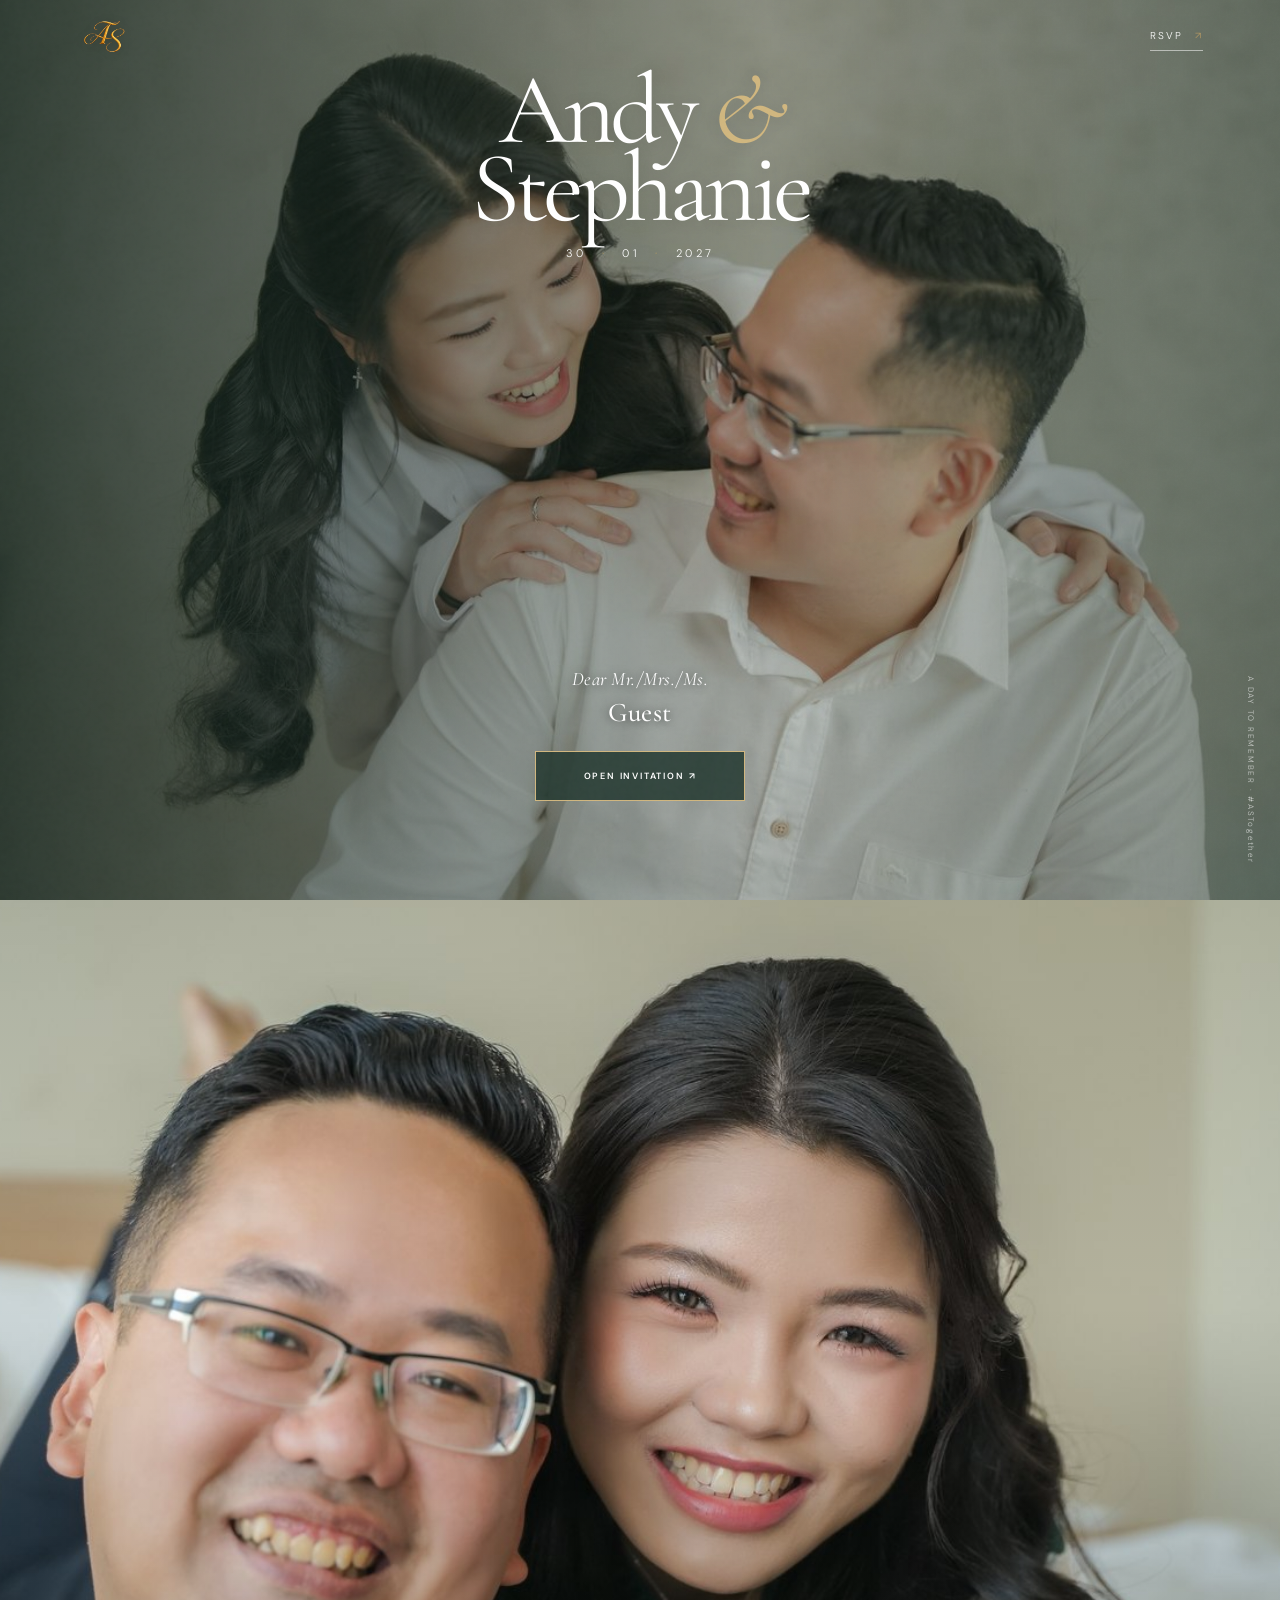
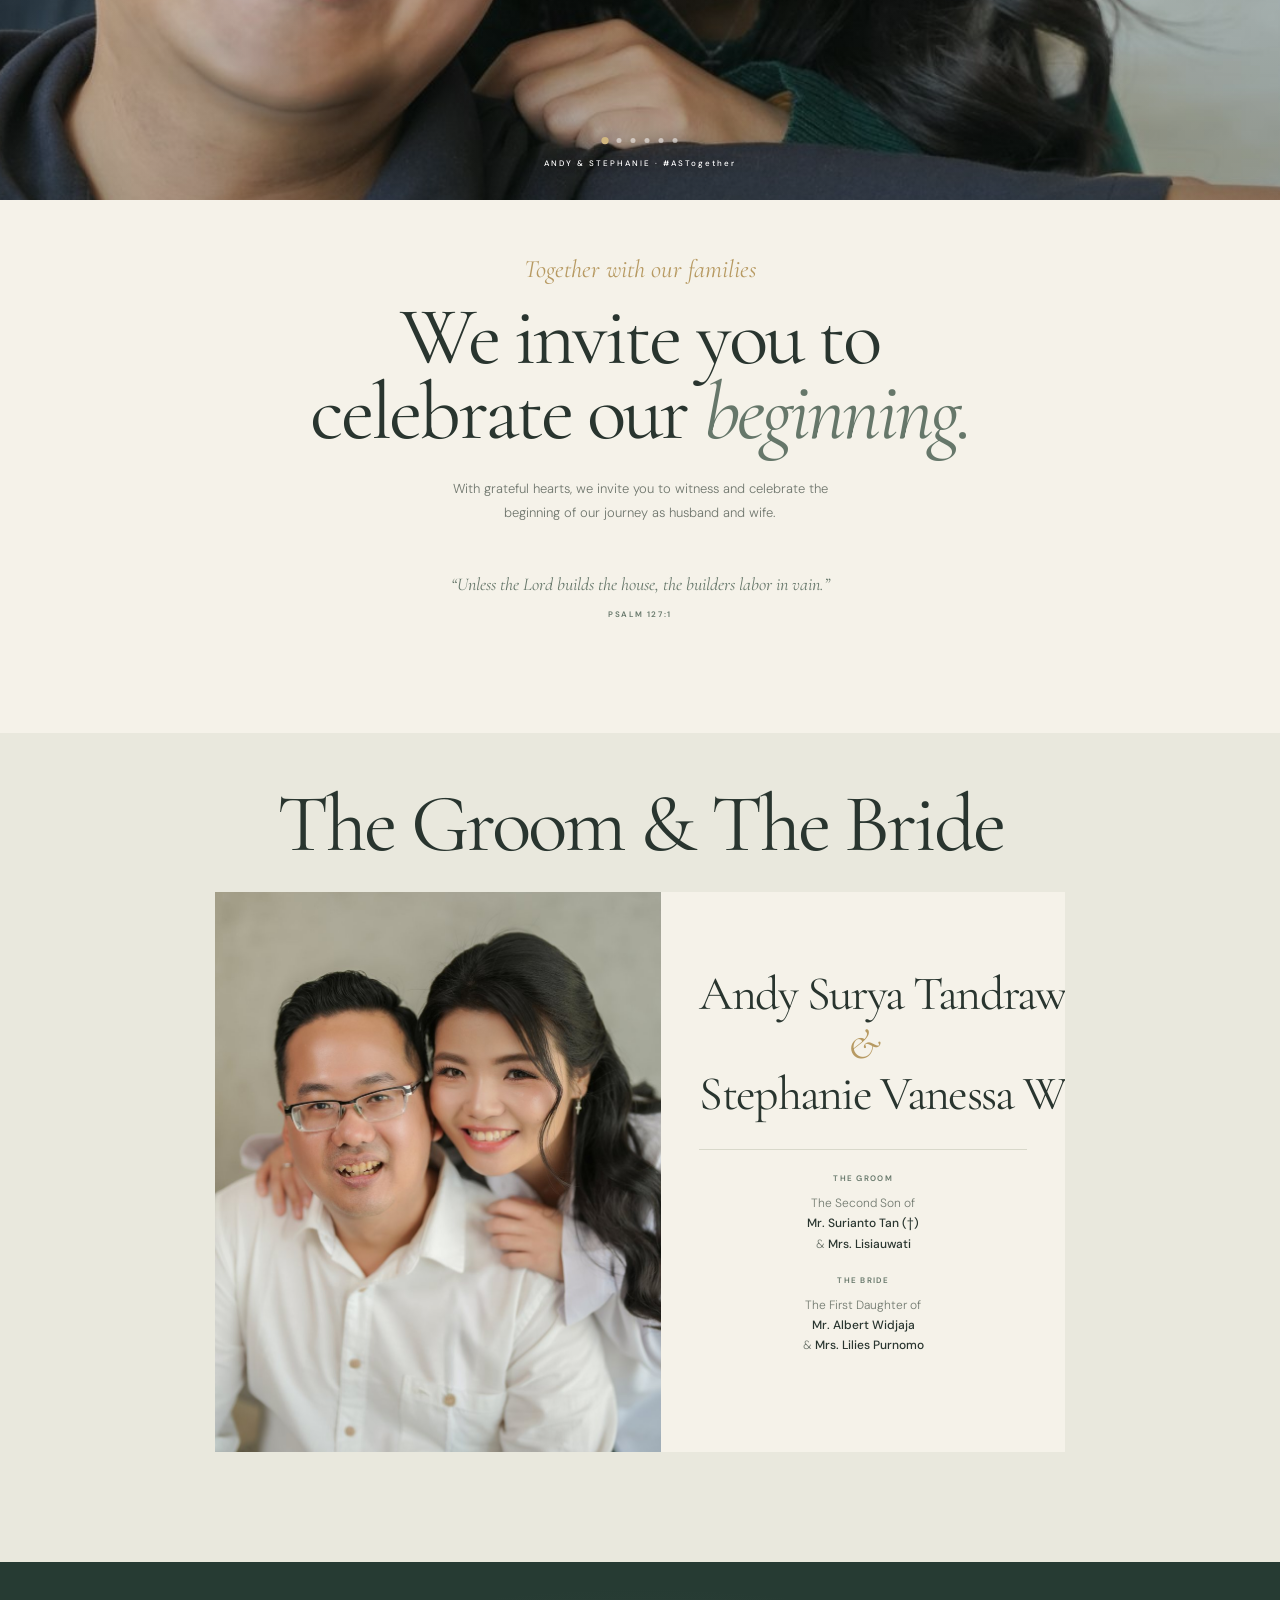
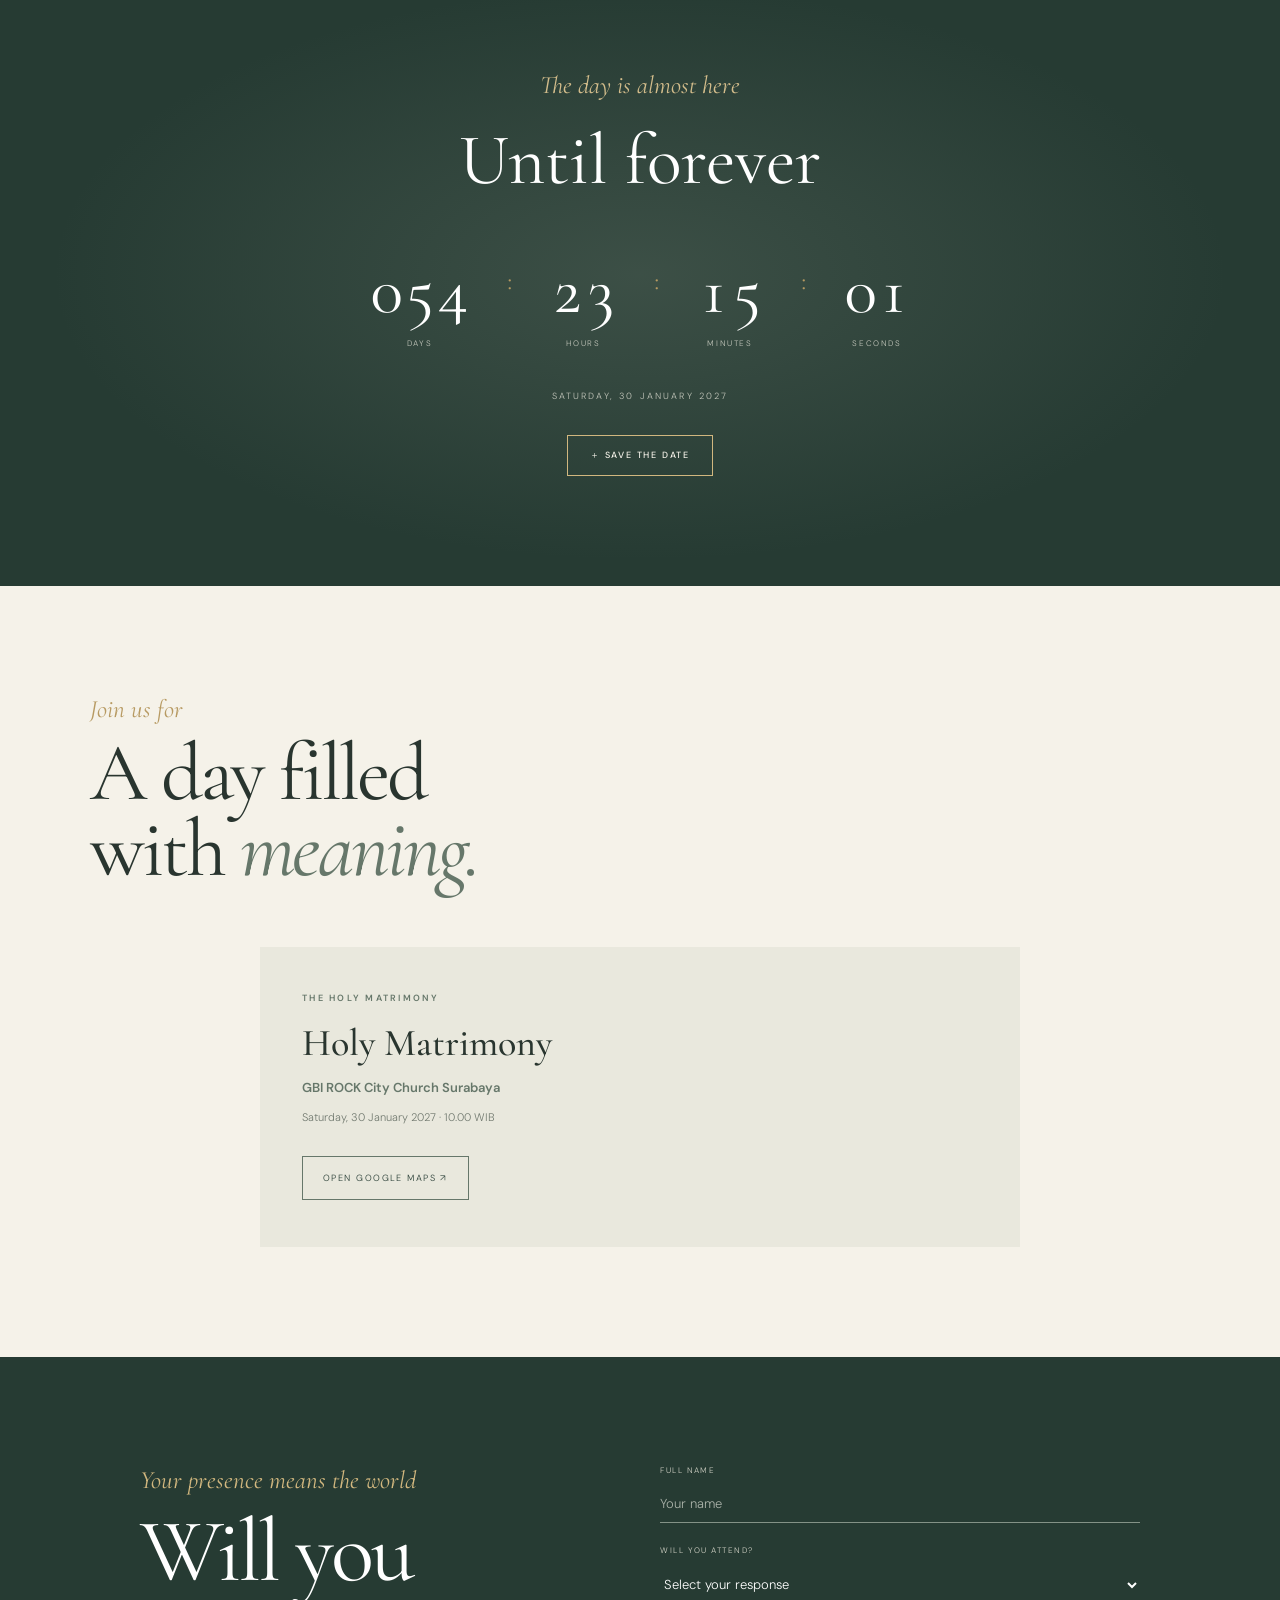
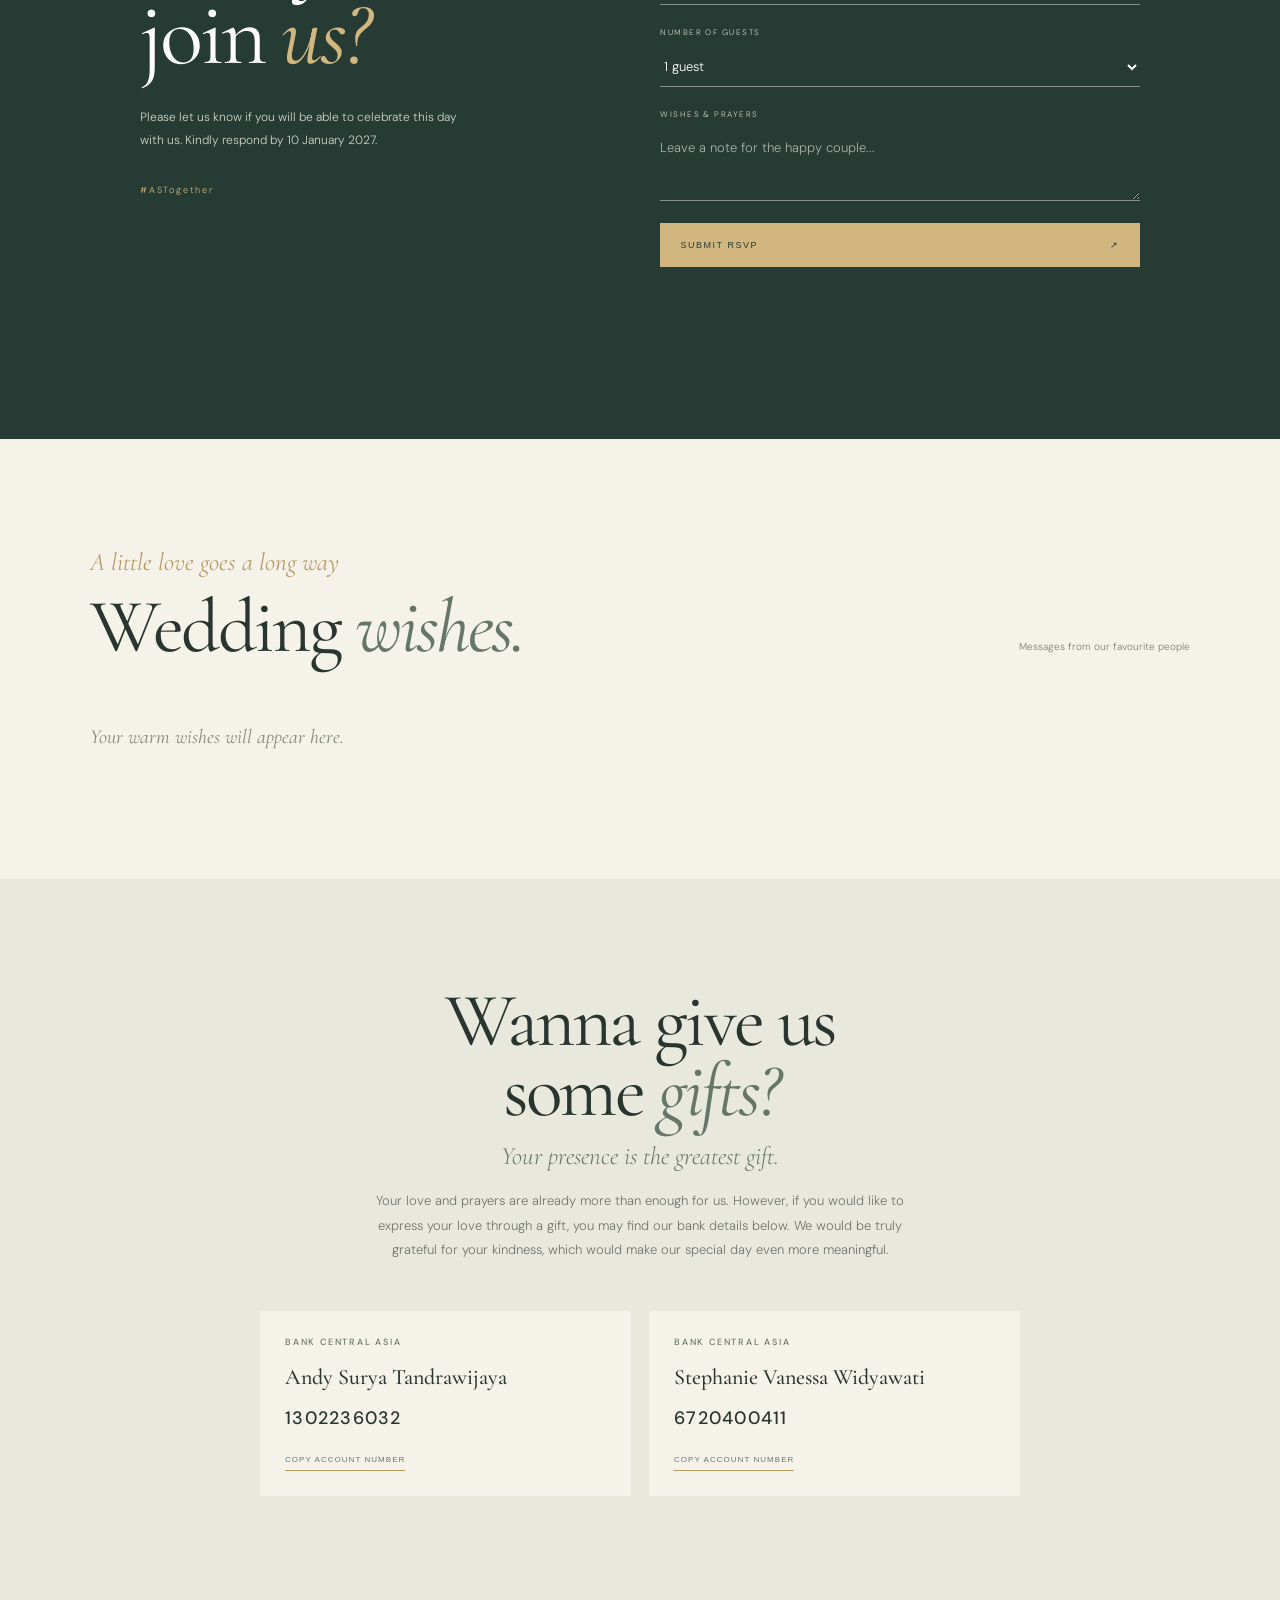
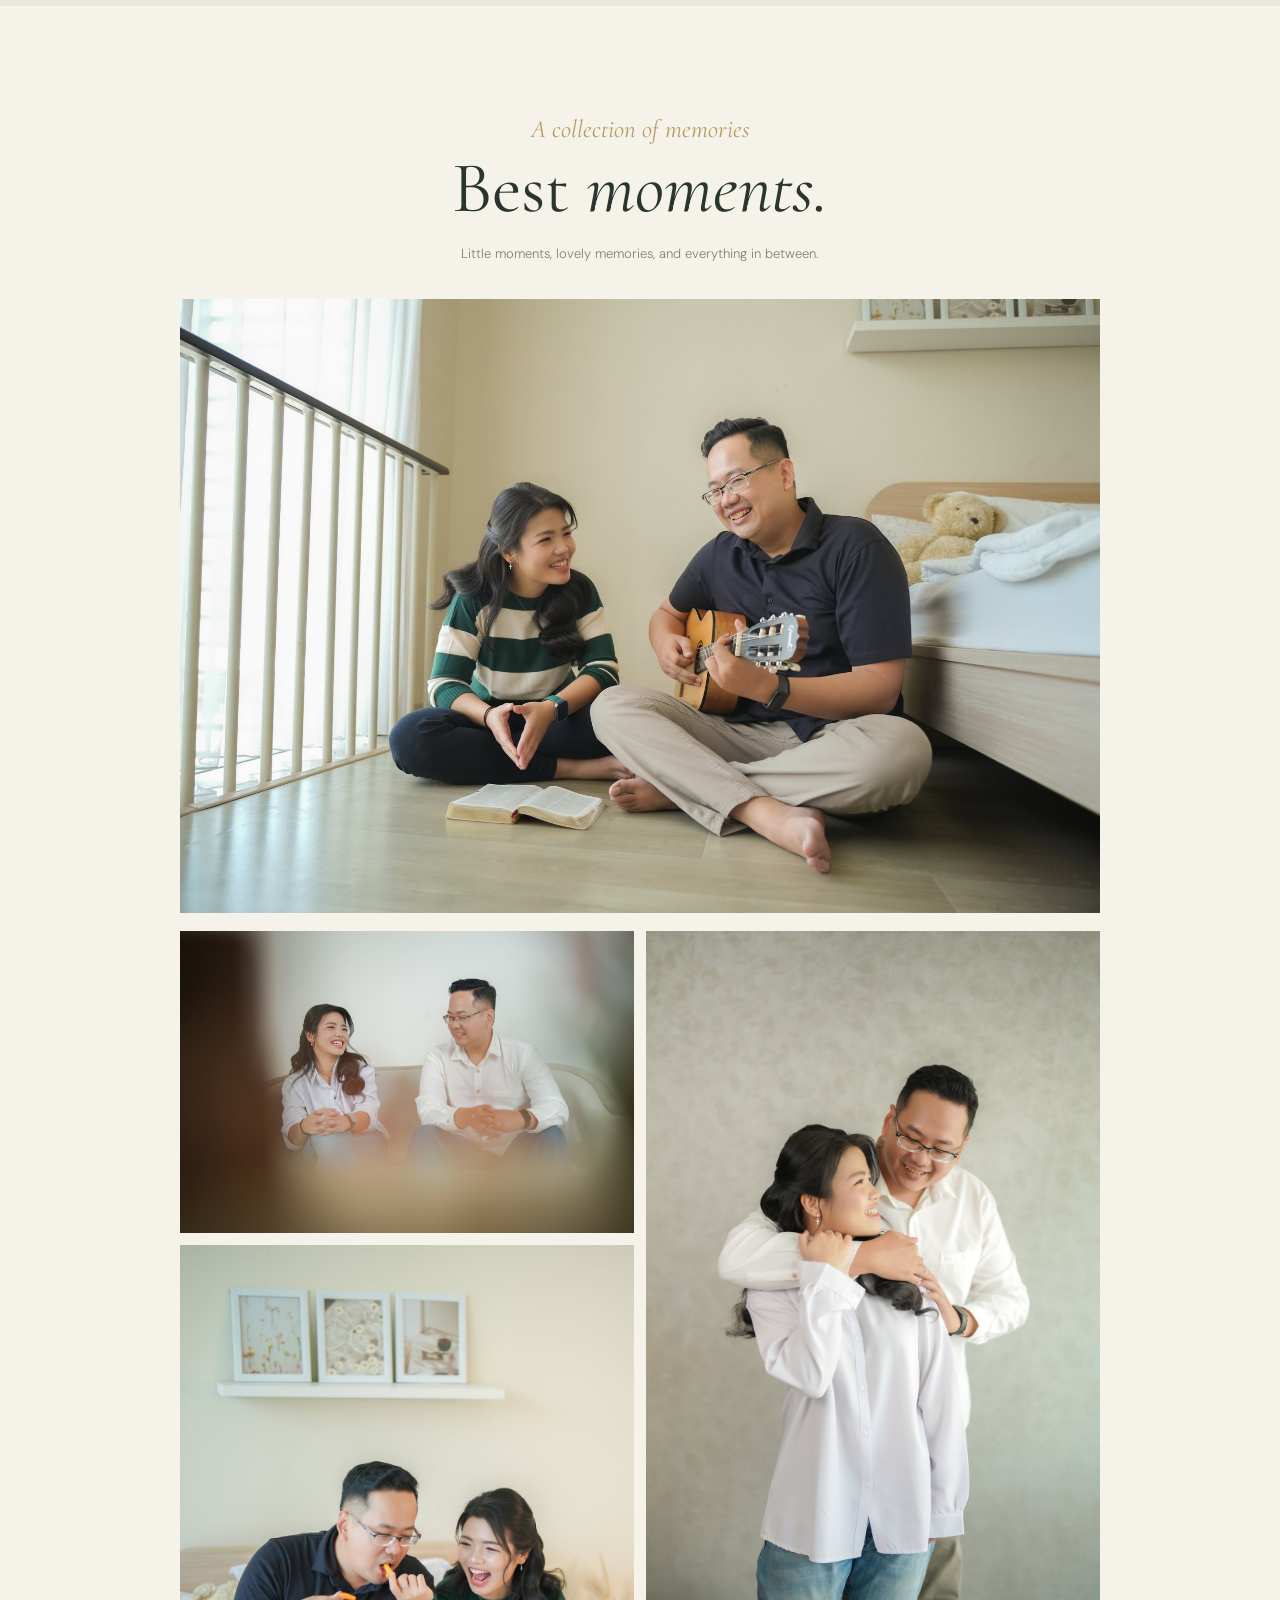
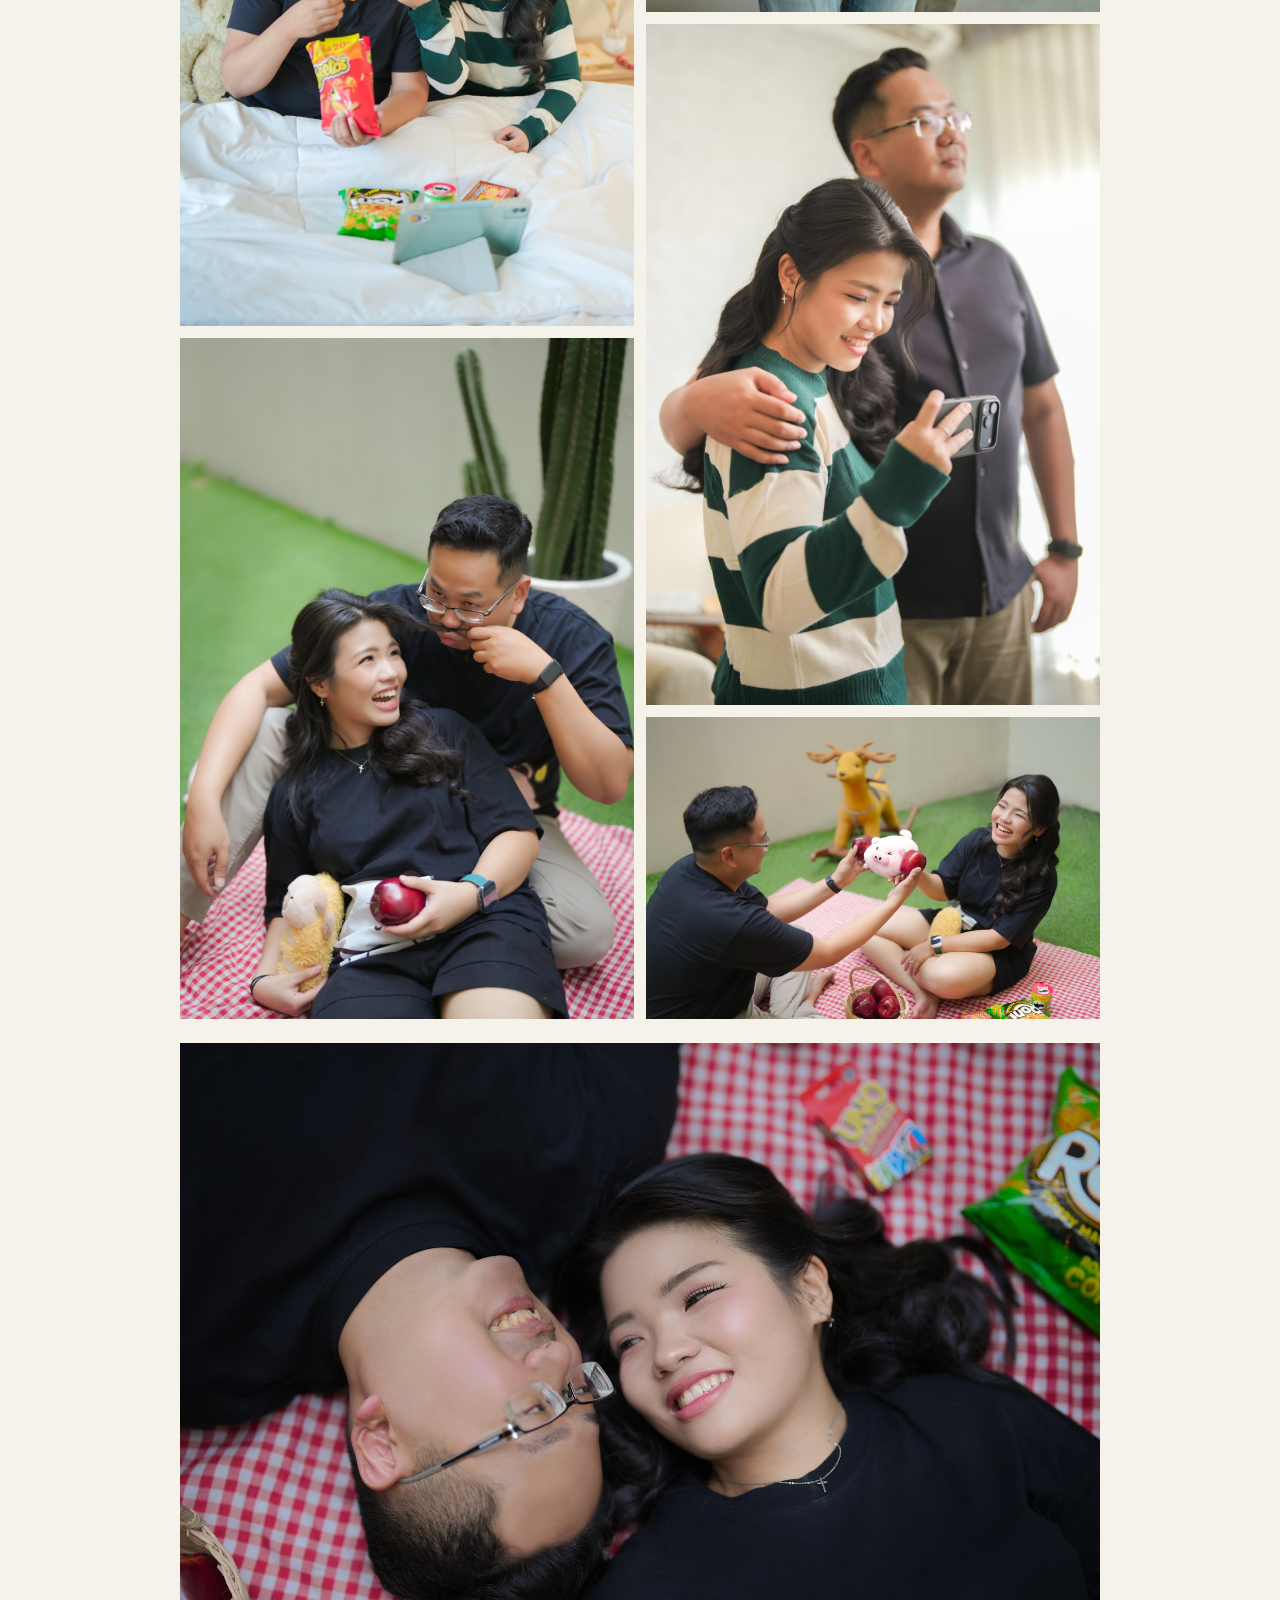
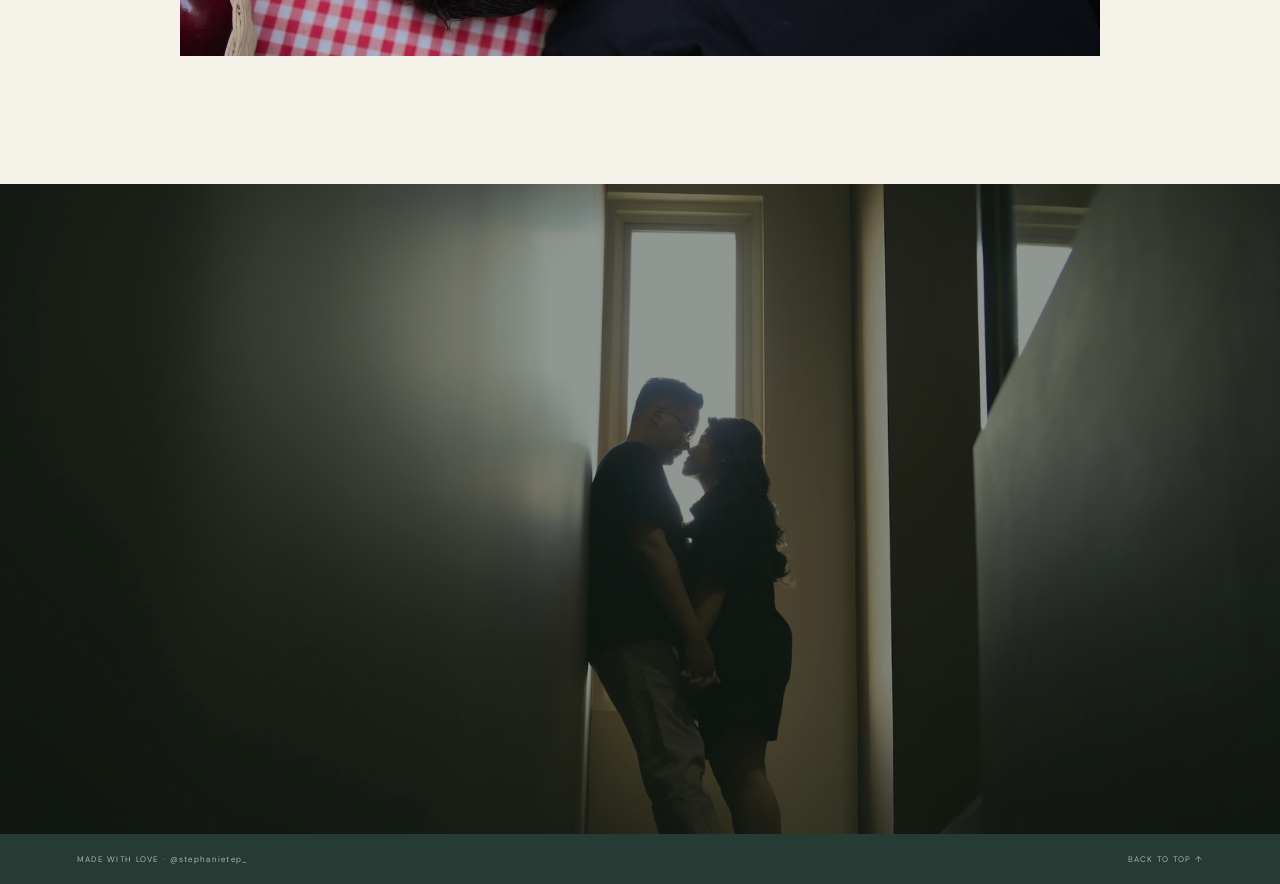
==== commit 2da505bb: "Update index.html" ====
--- a/index.html
+++ b/index.html
@@ -31,7 +31,7 @@
 <section class="intro section-pad" id="invitation"><div class="memory-slideshow" aria-label="Prewedding photo gallery"><div class="memory-slideshow-label">ANDY &amp; STEPHANIE · #ASTogether</div></div><div class="intro-inner reveal"><p class="script">Together with our families</p><h2>We invite you to<br>celebrate our <em>beginning.</em></h2><p class="body-copy">With grateful hearts, we invite you to witness and celebrate the beginning of our journey as husband and wife.</p><p class="verse">“Unless the Lord builds the house, the builders labor in vain.”<br><small>PSALM 127:1</small></p></div></section>
 <section class="couple section-pad"><div class="couple-feature-heading">The Groom &amp; The Bride</div><div class="couple-feature"><div class="couple-feature-photo" role="img" aria-label="Andy and Stephanie together"></div><div class="couple-feature-caption"><h2 class="couple-full-names"><span>Andy Surya Tandrawijaya</span><i>&</i><span>Stephanie Vanessa Widyawati</span></h2><div class="couple-parents"><p><span>THE GROOM</span>The Second Son of<br><b>Mr. Surianto Tan (†)</b><br>& <b>Mrs. Lisiauwati</b></p><p><span>THE BRIDE</span>The First Daughter of<br><b>Mr. Albert Widjaja</b><br>& <b>Mrs. Lilies Purnomo</b></p></div></div></div></section>
 <section class="countdown section-pad"><div class="countdown-bg"></div><div class="countdown-content reveal"><p class="script">The day is almost here</p><h2>Until forever</h2><div class="timer" aria-live="off"><div><strong id="days">---</strong><span>DAYS</span></div><b>:</b><div><strong id="hours">--</strong><span>HOURS</span></div><b>:</b><div><strong id="minutes">--</strong><span>MINUTES</span></div><b>:</b><div><strong id="seconds">--</strong><span>SECONDS</span></div></div><p class="countdown-date">SATURDAY, 30 JANUARY 2027</p><a class="countdown-save-date" id="countdownCalendarLink" target="_blank" rel="noopener">＋ SAVE THE DATE</a></div></section>
-<section class="event section-pad" id="details"><div class="event-heading reveal"><p class="script">Join us for</p><h2>A day filled<br>with <em>meaning.</em></h2></div><div class="event-cards event-cards-single"><article class="event-card reveal event-card-venue"><span class="event-number">01</span><p class="eyebrow">THE HOLY MATRIMONY</p><h3>Holy Matrimony</h3><p class="event-place">GBI ROCK City Church Surabaya</p><p class="event-time">Saturday, 30 January 2027 · 10.00–13.00 WIB</p><a class="button-outline event-map-button" id="churchMap" target="_blank" rel="noopener">OPEN GOOGLE MAPS ↗</a></article></div></section>
+<section class="event section-pad" id="details"><div class="event-heading reveal"><p class="script">Join us for</p><h2>A day filled<br>with <em>meaning.</em></h2></div><div class="event-cards event-cards-single"><article class="event-card reveal event-card-venue"><p class="eyebrow">THE HOLY MATRIMONY</p><h3>Holy Matrimony</h3><p class="event-place">GBI ROCK City Church Surabaya</p><p class="event-time">Saturday, 30 January 2027 · 10.00 WIB</p><a class="button-outline event-map-button" id="churchMap" target="_blank" rel="noopener">OPEN GOOGLE MAPS ↗</a></article></div></section>
 <section class="rsvp section-pad" id="rsvp"><div class="rsvp-layout"><div class="rsvp-copy reveal"><p class="script">Your presence means the world</p><h2>Will you<br>join <em>us?</em></h2><p>Please let us know if you will be able to celebrate this day with us. Kindly respond by 10 January 2027.</p><p class="rsvp-note">#ASTogether</p></div><form id="rsvpForm" class="rsvp-form reveal"><label>FULL NAME<input name="fullName" type="text" autocomplete="name" placeholder="Your name" required maxlength="100"></label><label>WILL YOU ATTEND?<select name="attendance" required><option value="" disabled selected>Select your response</option><option value="Attending">Joyfully accepts</option><option value="Not Attending">Regretfully declines</option></select></label><label>NUMBER OF GUESTS<select name="guestCount" id="guestCount"><option value="1">1 guest</option><option value="2">2 guests</option><option value="3">3 guests</option><option value="4">4 guests</option></select></label><label>WISHES & PRAYERS<textarea name="message" rows="3" maxlength="700" placeholder="Leave a note for the happy couple..."></textarea></label><button class="button-solid" type="submit"><span>SUBMIT RSVP</span><span>↗</span></button><p id="formStatus" class="form-status" role="status"></p></form></div></section>
 <section class="wishes section-pad"><div class="wishes-head"><div><p class="script">A little love goes a long way</p><h2>Wedding <em>wishes.</em></h2></div><p class="wishes-caption">Messages from our favourite people</p></div><div id="wishesList" class="wishes-list"><p class="empty-wishes">Your warm wishes will appear here.</p></div></section>
 <section class="gift section-pad"><div class="gift-inner reveal"><h2>Wanna give us<br>some <em>gifts?</em></h2><p class="gift-subtitle">Your presence is the greatest gift.</p><p class="body-copy gift-intro">Your love and prayers are already more than enough for us. However, if you would like to express your love through a gift, you may find our bank details below. We would be truly grateful for your kindness, which would make our special day even more meaningful.</p><div class="gift-details"><div class="gift-account"><span>BANK CENTRAL ASIA</span><strong>Andy Surya Tandrawijaya</strong><p class="account-number">1302236032</p><button class="copy-button" type="button" data-copy-account="1302236032">COPY ACCOUNT NUMBER</button></div><div class="gift-account"><span>BANK CENTRAL ASIA</span><strong>Stephanie Vanessa Widyawati</strong><p class="account-number">6720400411</p><button class="copy-button" type="button" data-copy-account="6720400411">COPY ACCOUNT NUMBER</button></div></div><button id="copyBank" class="legacy-copy-bank" type="button" aria-hidden="true" tabindex="-1">COPY</button></div></section>
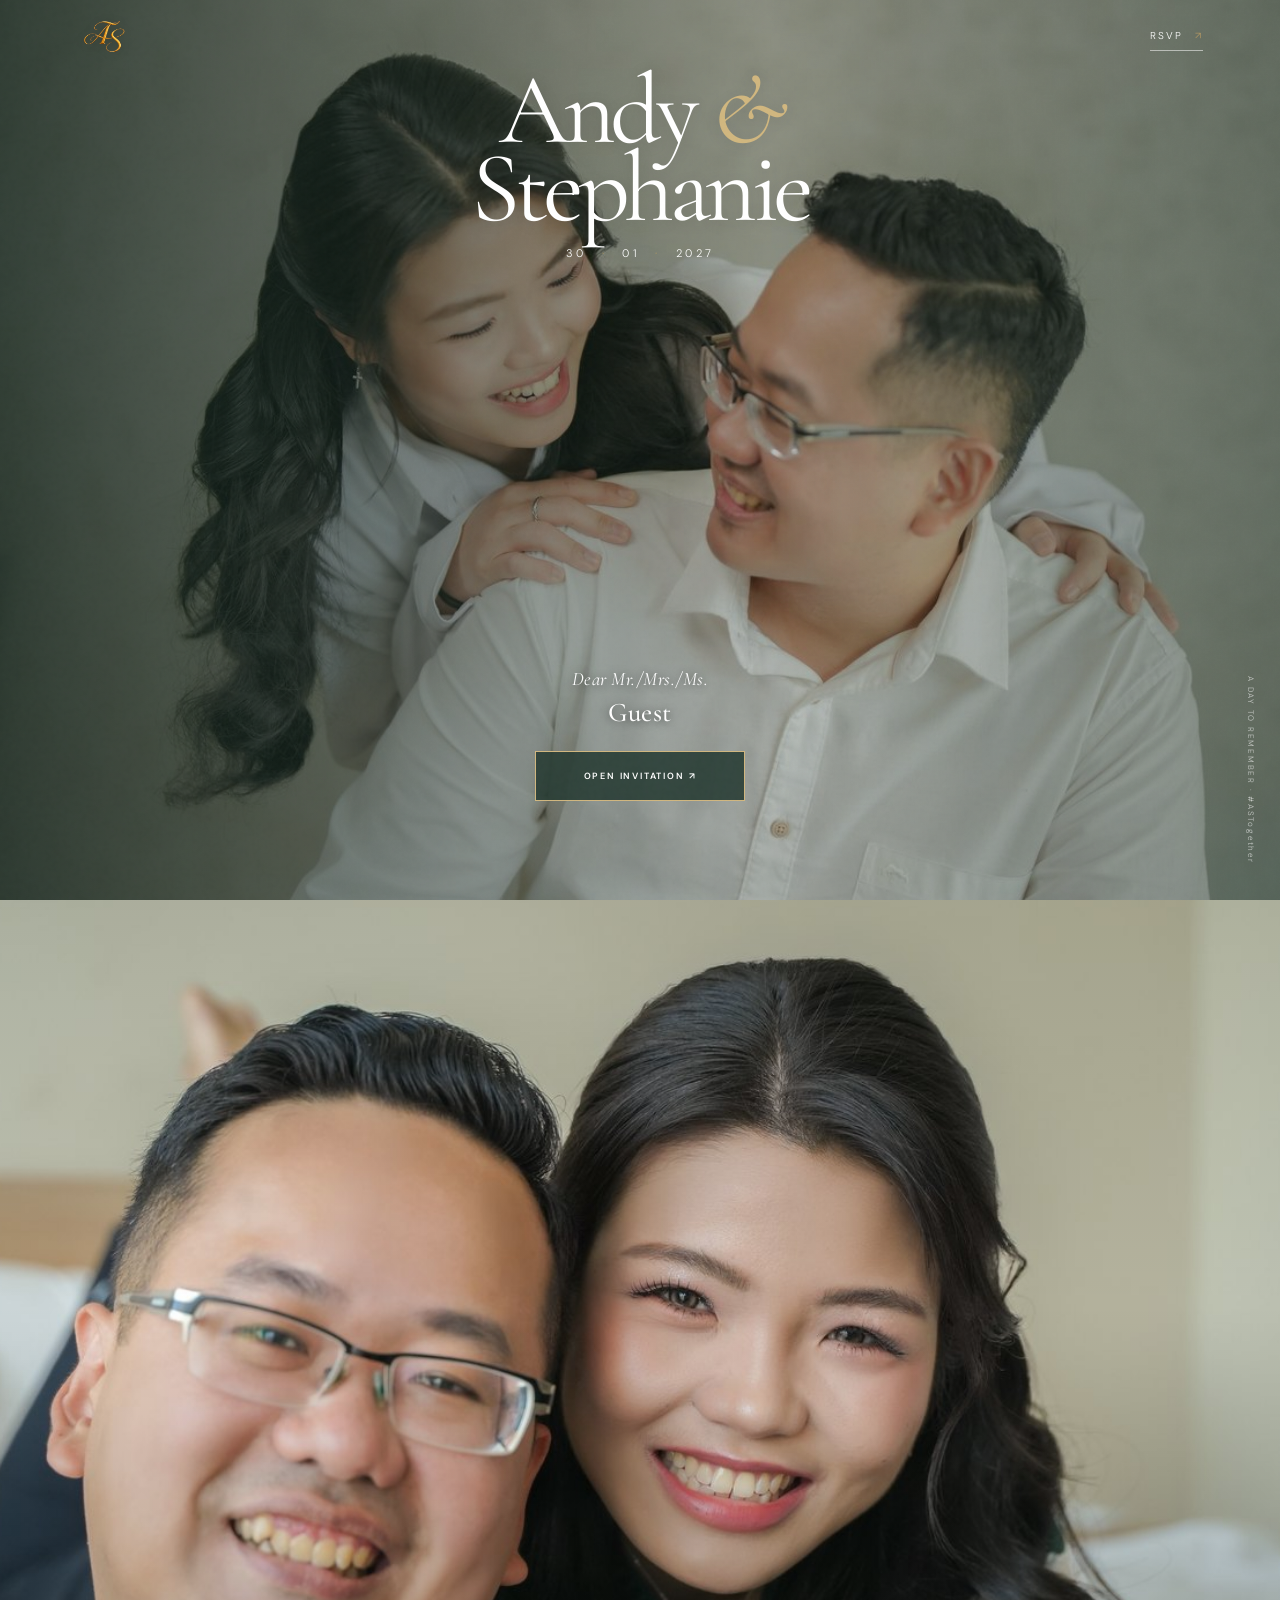
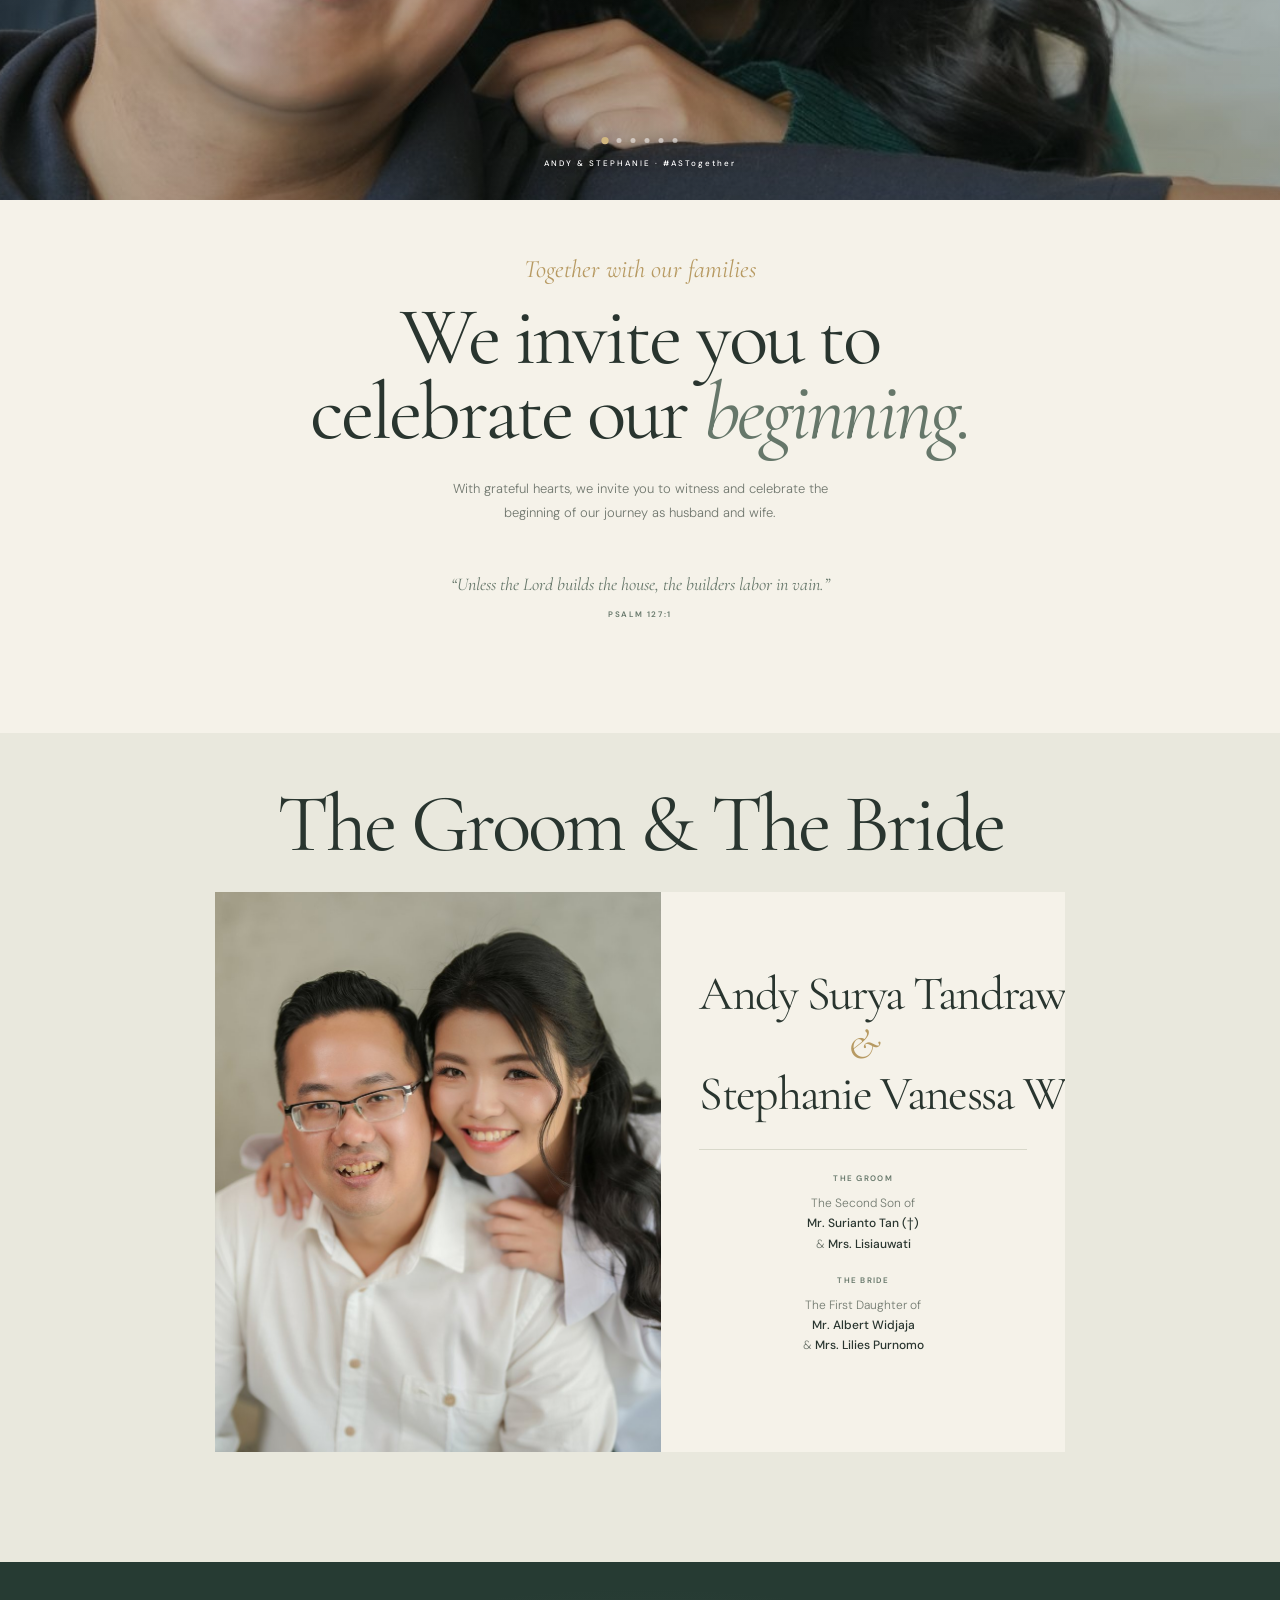
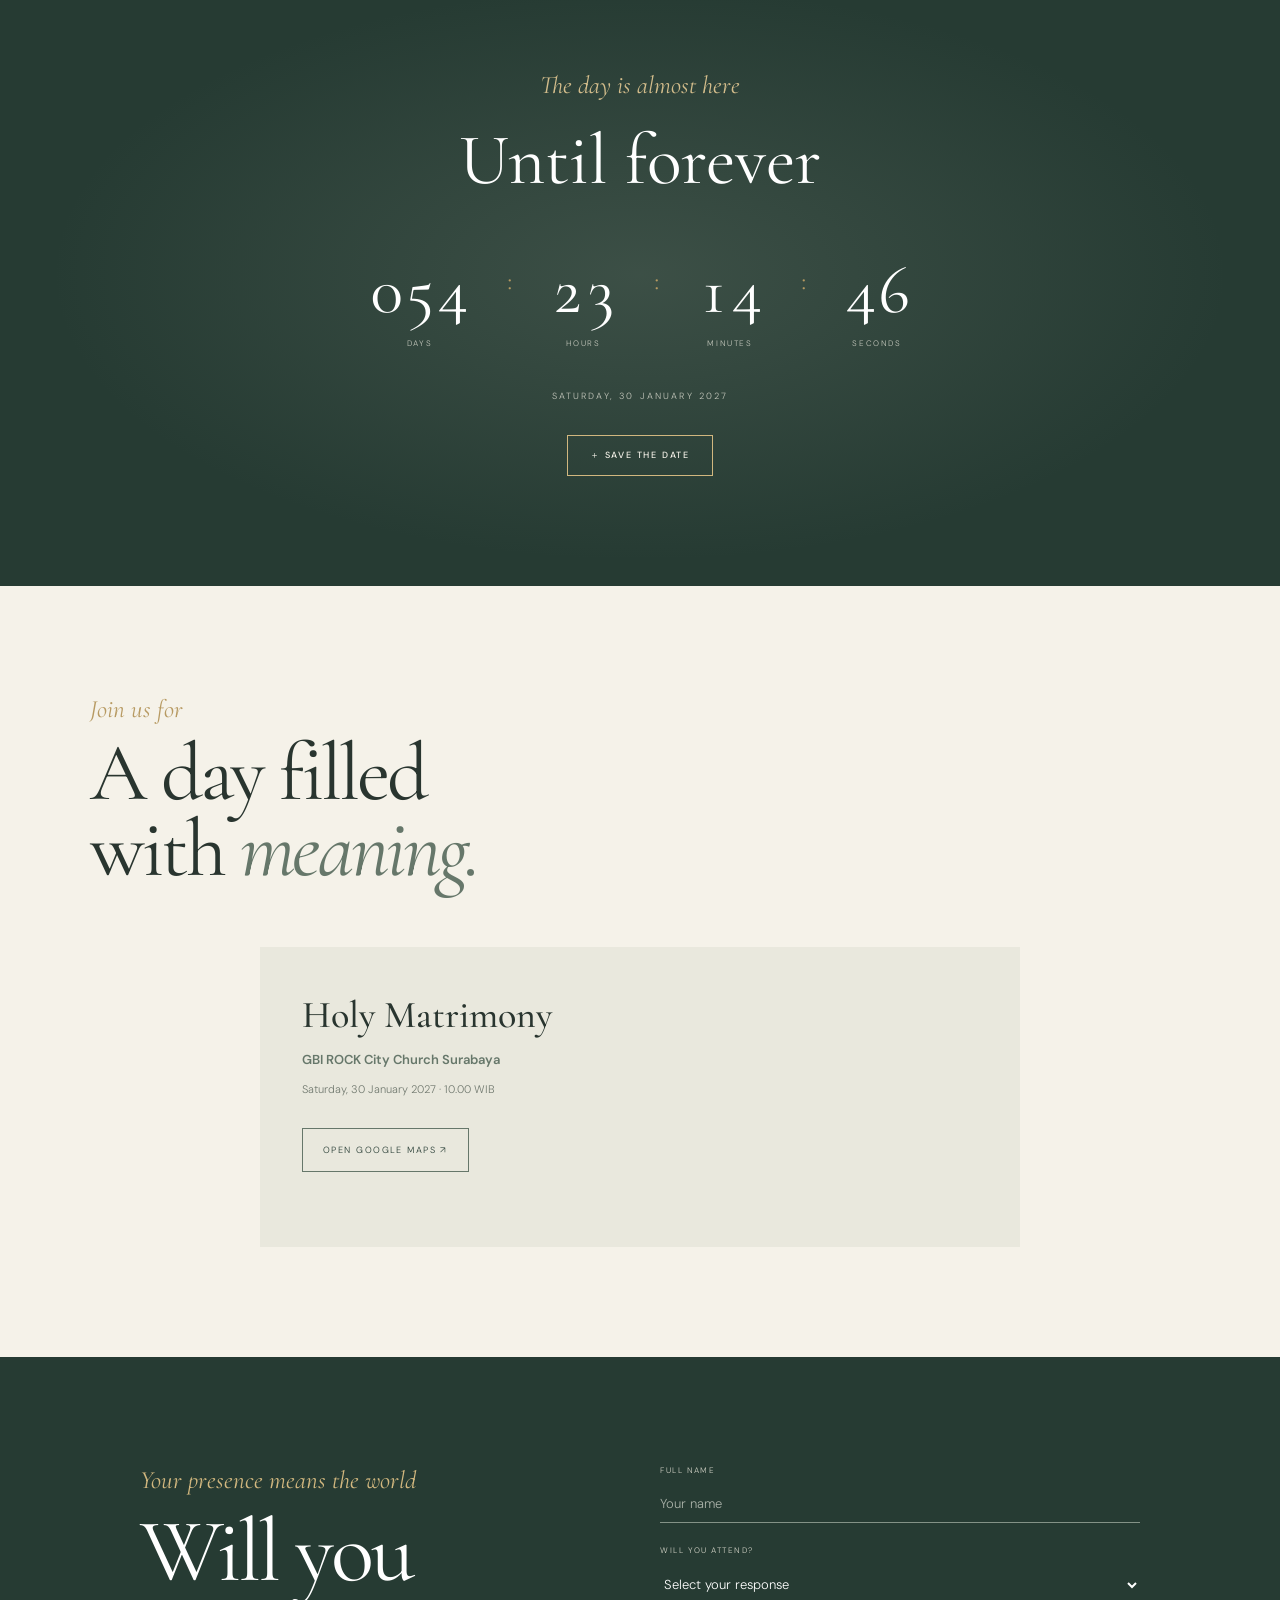
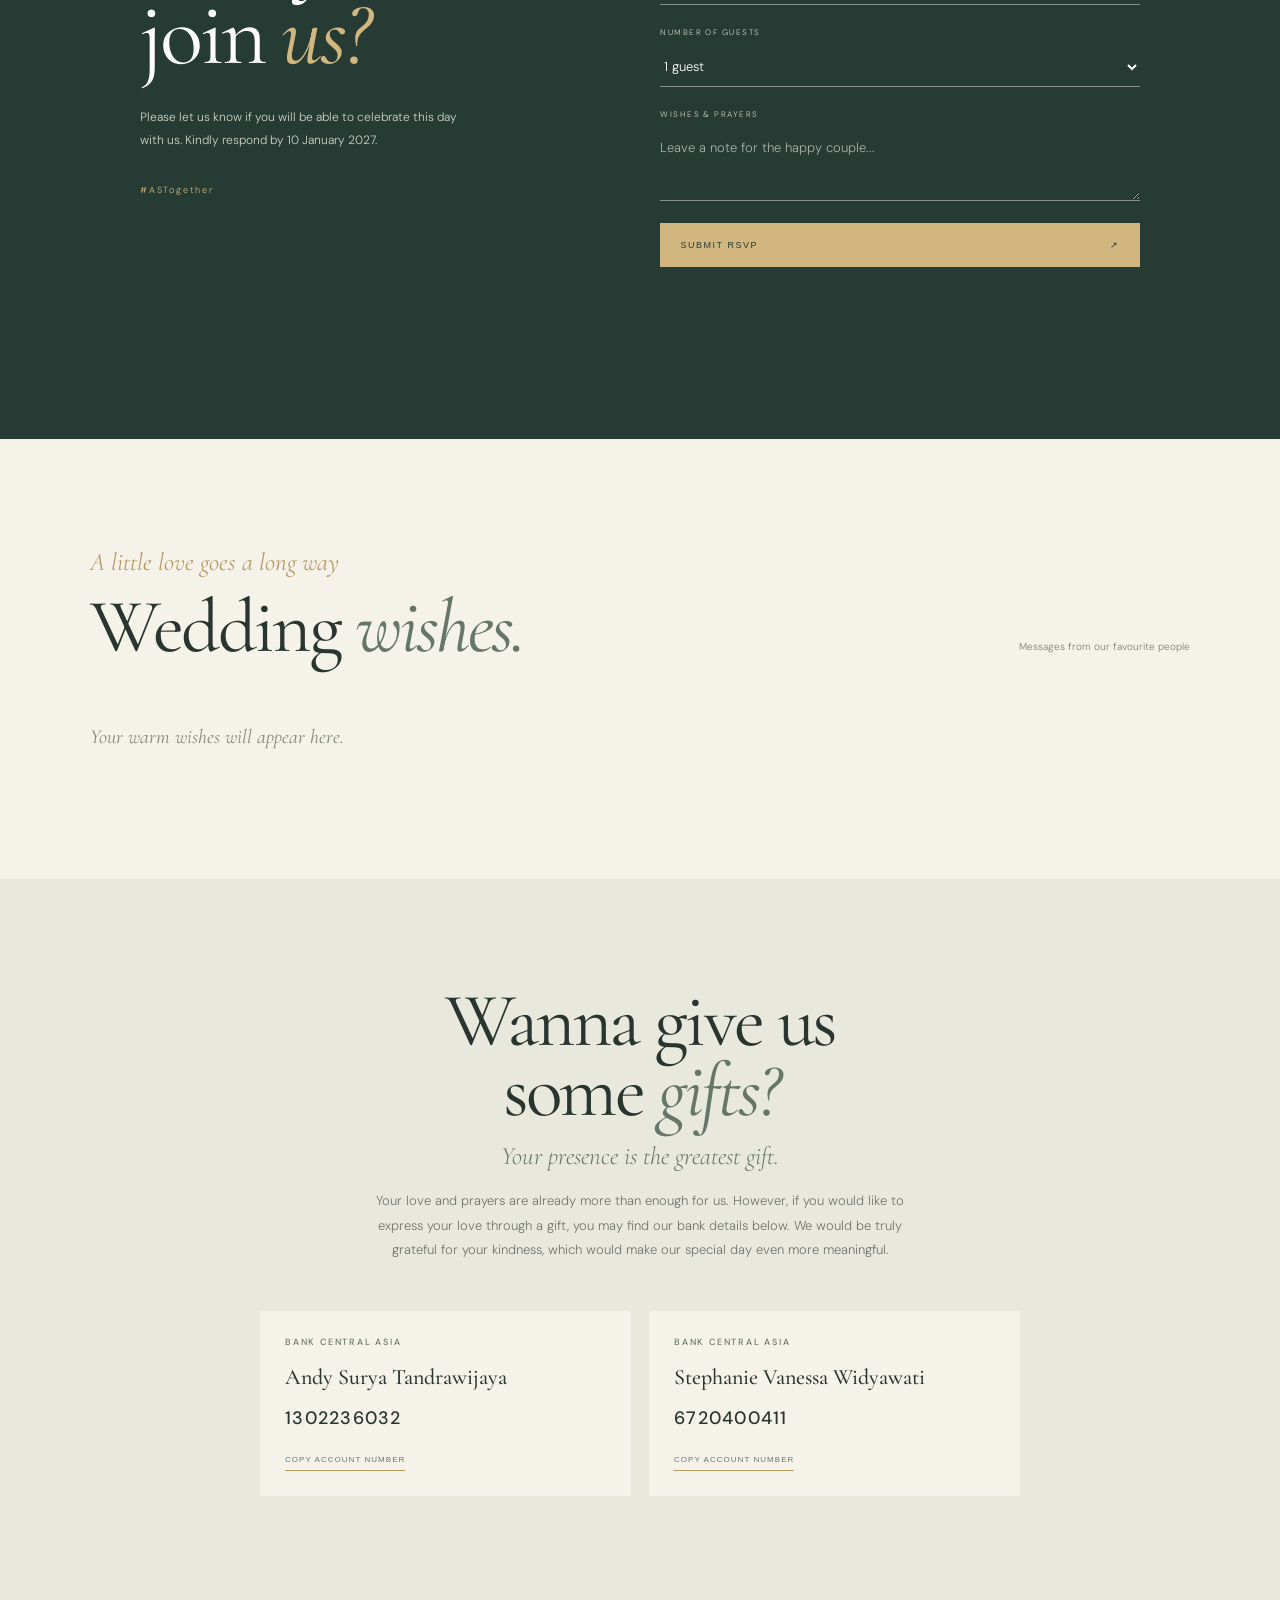
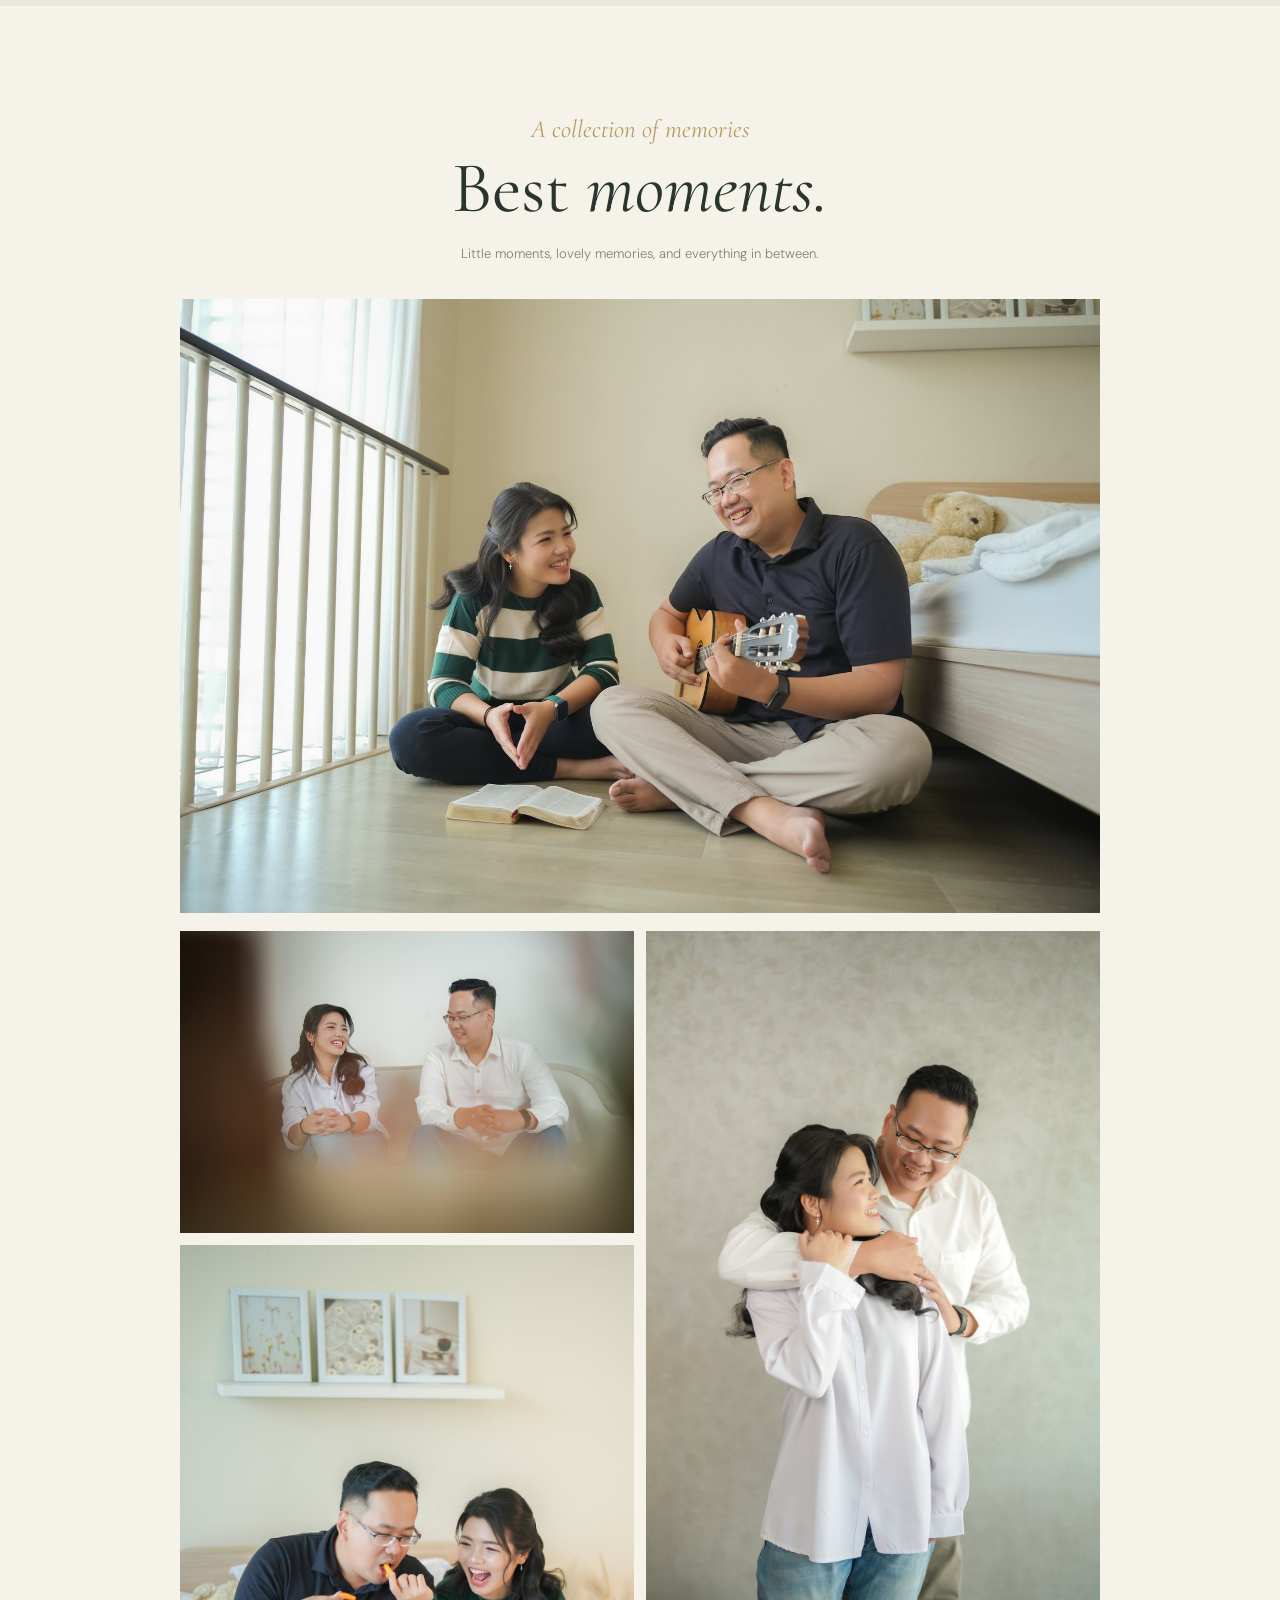
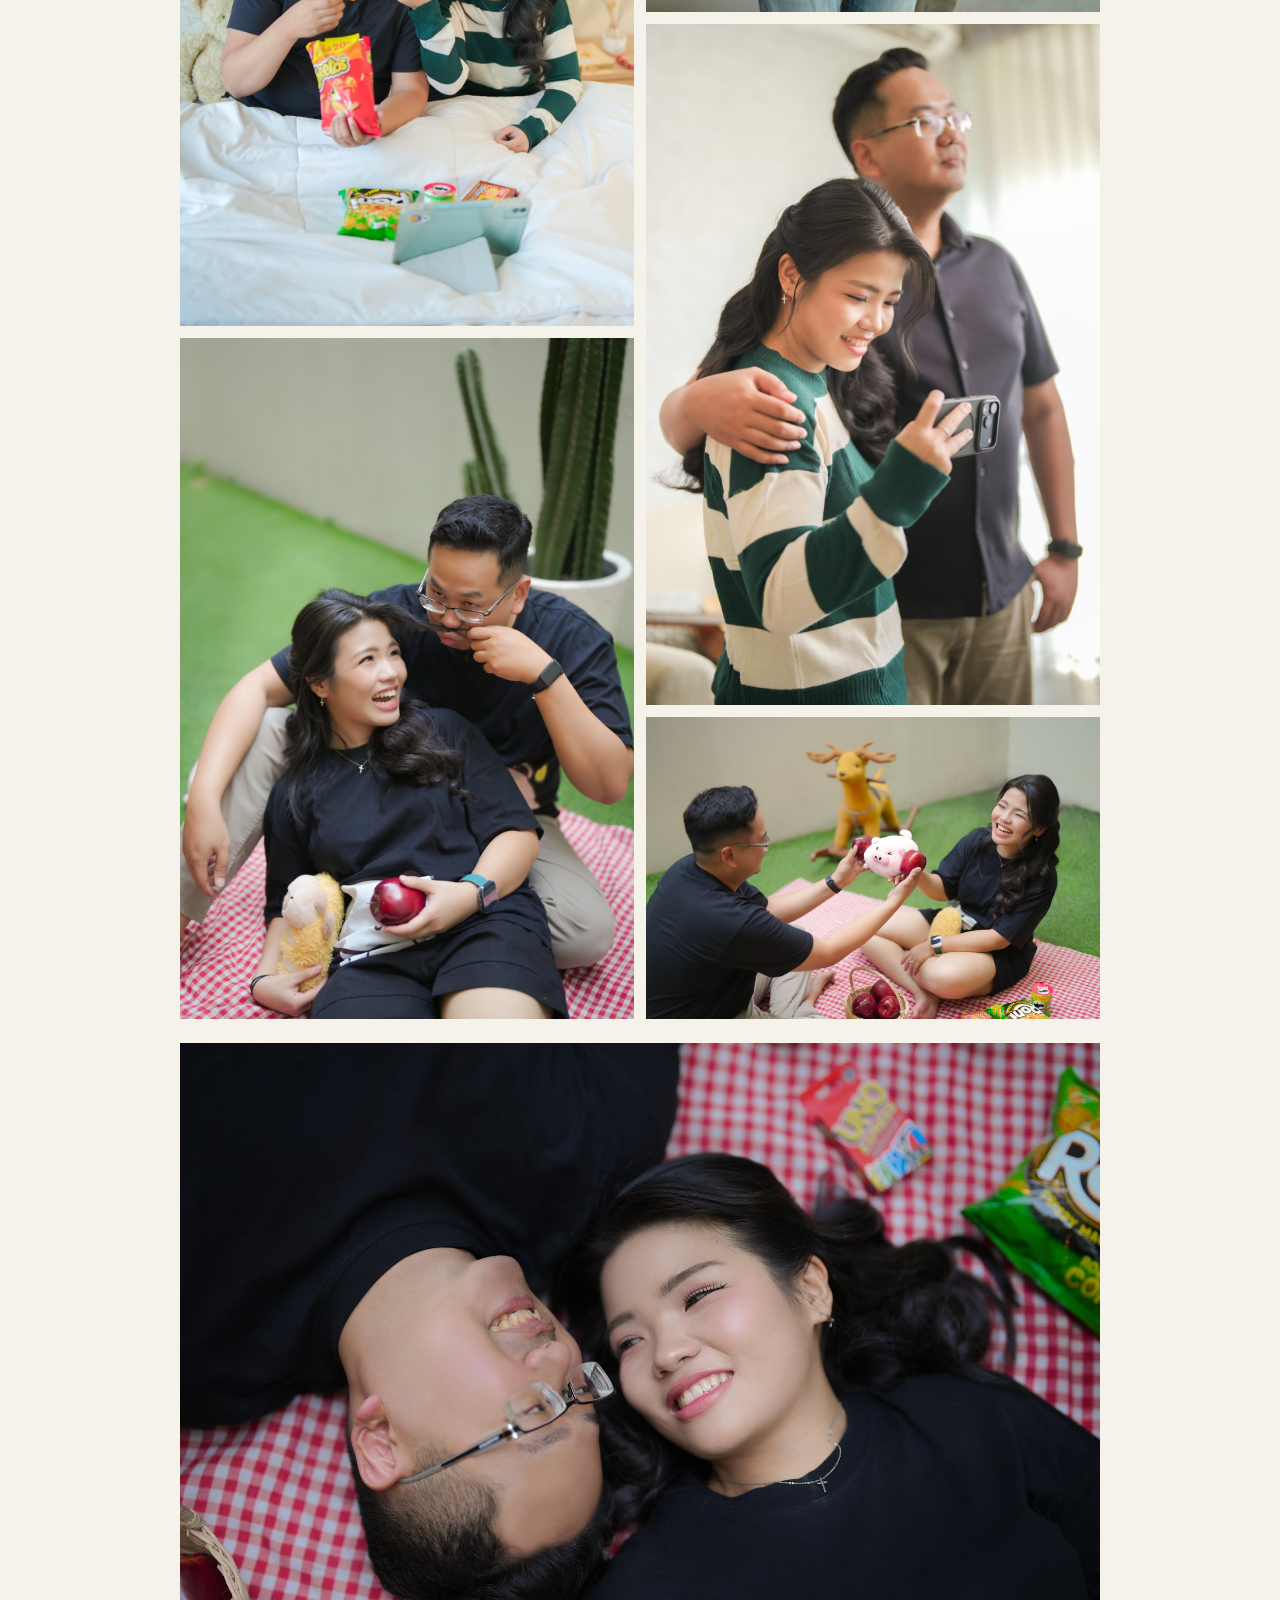
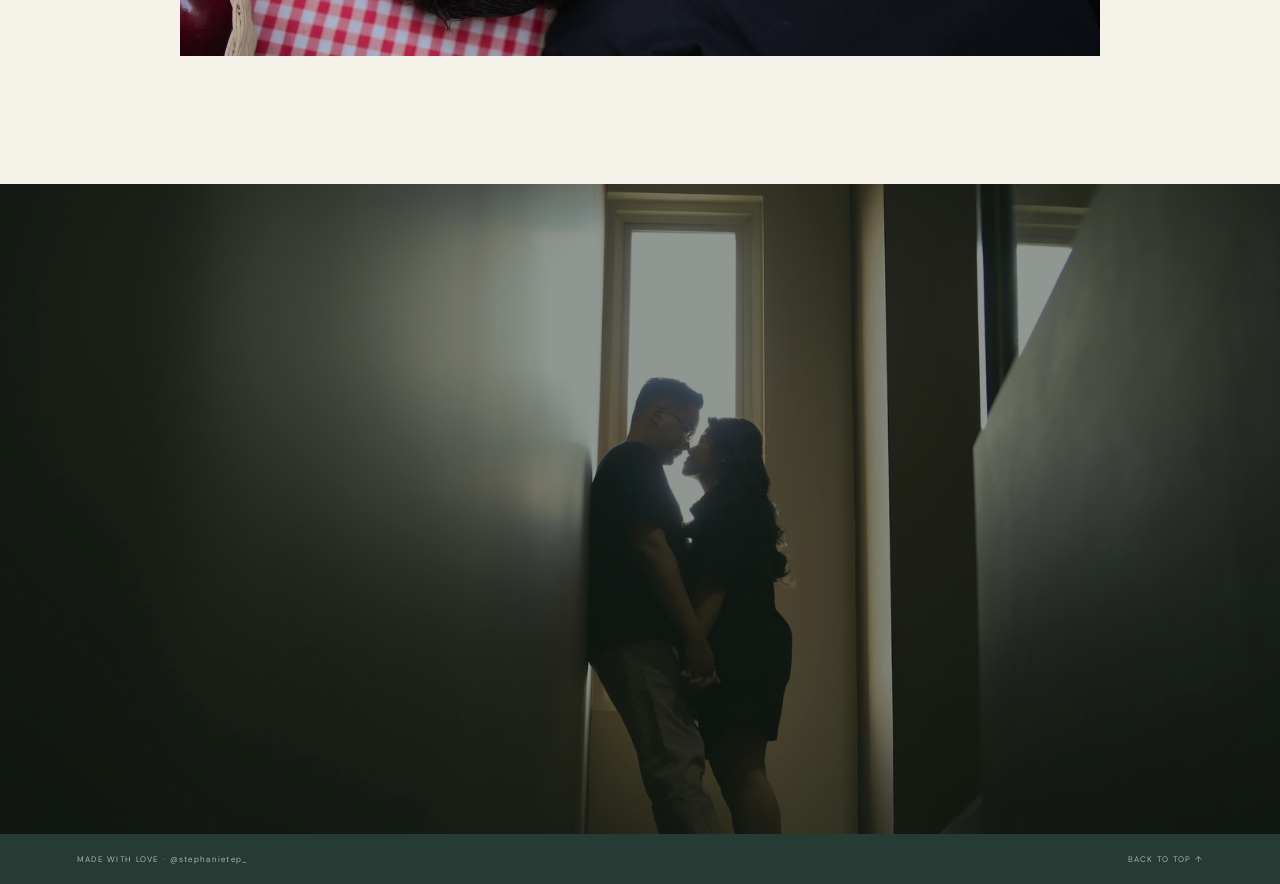
==== commit af08cdaa: "Update index.html" ====
--- a/index.html
+++ b/index.html
@@ -31,7 +31,7 @@
 <section class="intro section-pad" id="invitation"><div class="memory-slideshow" aria-label="Prewedding photo gallery"><div class="memory-slideshow-label">ANDY &amp; STEPHANIE · #ASTogether</div></div><div class="intro-inner reveal"><p class="script">Together with our families</p><h2>We invite you to<br>celebrate our <em>beginning.</em></h2><p class="body-copy">With grateful hearts, we invite you to witness and celebrate the beginning of our journey as husband and wife.</p><p class="verse">“Unless the Lord builds the house, the builders labor in vain.”<br><small>PSALM 127:1</small></p></div></section>
 <section class="couple section-pad"><div class="couple-feature-heading">The Groom &amp; The Bride</div><div class="couple-feature"><div class="couple-feature-photo" role="img" aria-label="Andy and Stephanie together"></div><div class="couple-feature-caption"><h2 class="couple-full-names"><span>Andy Surya Tandrawijaya</span><i>&</i><span>Stephanie Vanessa Widyawati</span></h2><div class="couple-parents"><p><span>THE GROOM</span>The Second Son of<br><b>Mr. Surianto Tan (†)</b><br>& <b>Mrs. Lisiauwati</b></p><p><span>THE BRIDE</span>The First Daughter of<br><b>Mr. Albert Widjaja</b><br>& <b>Mrs. Lilies Purnomo</b></p></div></div></div></section>
 <section class="countdown section-pad"><div class="countdown-bg"></div><div class="countdown-content reveal"><p class="script">The day is almost here</p><h2>Until forever</h2><div class="timer" aria-live="off"><div><strong id="days">---</strong><span>DAYS</span></div><b>:</b><div><strong id="hours">--</strong><span>HOURS</span></div><b>:</b><div><strong id="minutes">--</strong><span>MINUTES</span></div><b>:</b><div><strong id="seconds">--</strong><span>SECONDS</span></div></div><p class="countdown-date">SATURDAY, 30 JANUARY 2027</p><a class="countdown-save-date" id="countdownCalendarLink" target="_blank" rel="noopener">＋ SAVE THE DATE</a></div></section>
-<section class="event section-pad" id="details"><div class="event-heading reveal"><p class="script">Join us for</p><h2>A day filled<br>with <em>meaning.</em></h2></div><div class="event-cards event-cards-single"><article class="event-card reveal event-card-venue"><p class="eyebrow">THE HOLY MATRIMONY</p><h3>Holy Matrimony</h3><p class="event-place">GBI ROCK City Church Surabaya</p><p class="event-time">Saturday, 30 January 2027 · 10.00 WIB</p><a class="button-outline event-map-button" id="churchMap" target="_blank" rel="noopener">OPEN GOOGLE MAPS ↗</a></article></div></section>
+<section class="event section-pad" id="details"><div class="event-heading reveal"><p class="script">Join us for</p><h2>A day filled<br>with <em>meaning.</em></h2></div><div class="event-cards event-cards-single"><article class="event-card reveal event-card-venue"><h3>Holy Matrimony</h3><p class="event-place">GBI ROCK City Church Surabaya</p><p class="event-time">Saturday, 30 January 2027 · 10.00 WIB</p><a class="button-outline event-map-button" id="churchMap" target="_blank" rel="noopener">OPEN GOOGLE MAPS ↗</a></article></div></section>
 <section class="rsvp section-pad" id="rsvp"><div class="rsvp-layout"><div class="rsvp-copy reveal"><p class="script">Your presence means the world</p><h2>Will you<br>join <em>us?</em></h2><p>Please let us know if you will be able to celebrate this day with us. Kindly respond by 10 January 2027.</p><p class="rsvp-note">#ASTogether</p></div><form id="rsvpForm" class="rsvp-form reveal"><label>FULL NAME<input name="fullName" type="text" autocomplete="name" placeholder="Your name" required maxlength="100"></label><label>WILL YOU ATTEND?<select name="attendance" required><option value="" disabled selected>Select your response</option><option value="Attending">Joyfully accepts</option><option value="Not Attending">Regretfully declines</option></select></label><label>NUMBER OF GUESTS<select name="guestCount" id="guestCount"><option value="1">1 guest</option><option value="2">2 guests</option><option value="3">3 guests</option><option value="4">4 guests</option></select></label><label>WISHES & PRAYERS<textarea name="message" rows="3" maxlength="700" placeholder="Leave a note for the happy couple..."></textarea></label><button class="button-solid" type="submit"><span>SUBMIT RSVP</span><span>↗</span></button><p id="formStatus" class="form-status" role="status"></p></form></div></section>
 <section class="wishes section-pad"><div class="wishes-head"><div><p class="script">A little love goes a long way</p><h2>Wedding <em>wishes.</em></h2></div><p class="wishes-caption">Messages from our favourite people</p></div><div id="wishesList" class="wishes-list"><p class="empty-wishes">Your warm wishes will appear here.</p></div></section>
 <section class="gift section-pad"><div class="gift-inner reveal"><h2>Wanna give us<br>some <em>gifts?</em></h2><p class="gift-subtitle">Your presence is the greatest gift.</p><p class="body-copy gift-intro">Your love and prayers are already more than enough for us. However, if you would like to express your love through a gift, you may find our bank details below. We would be truly grateful for your kindness, which would make our special day even more meaningful.</p><div class="gift-details"><div class="gift-account"><span>BANK CENTRAL ASIA</span><strong>Andy Surya Tandrawijaya</strong><p class="account-number">1302236032</p><button class="copy-button" type="button" data-copy-account="1302236032">COPY ACCOUNT NUMBER</button></div><div class="gift-account"><span>BANK CENTRAL ASIA</span><strong>Stephanie Vanessa Widyawati</strong><p class="account-number">6720400411</p><button class="copy-button" type="button" data-copy-account="6720400411">COPY ACCOUNT NUMBER</button></div></div><button id="copyBank" class="legacy-copy-bank" type="button" aria-hidden="true" tabindex="-1">COPY</button></div></section>
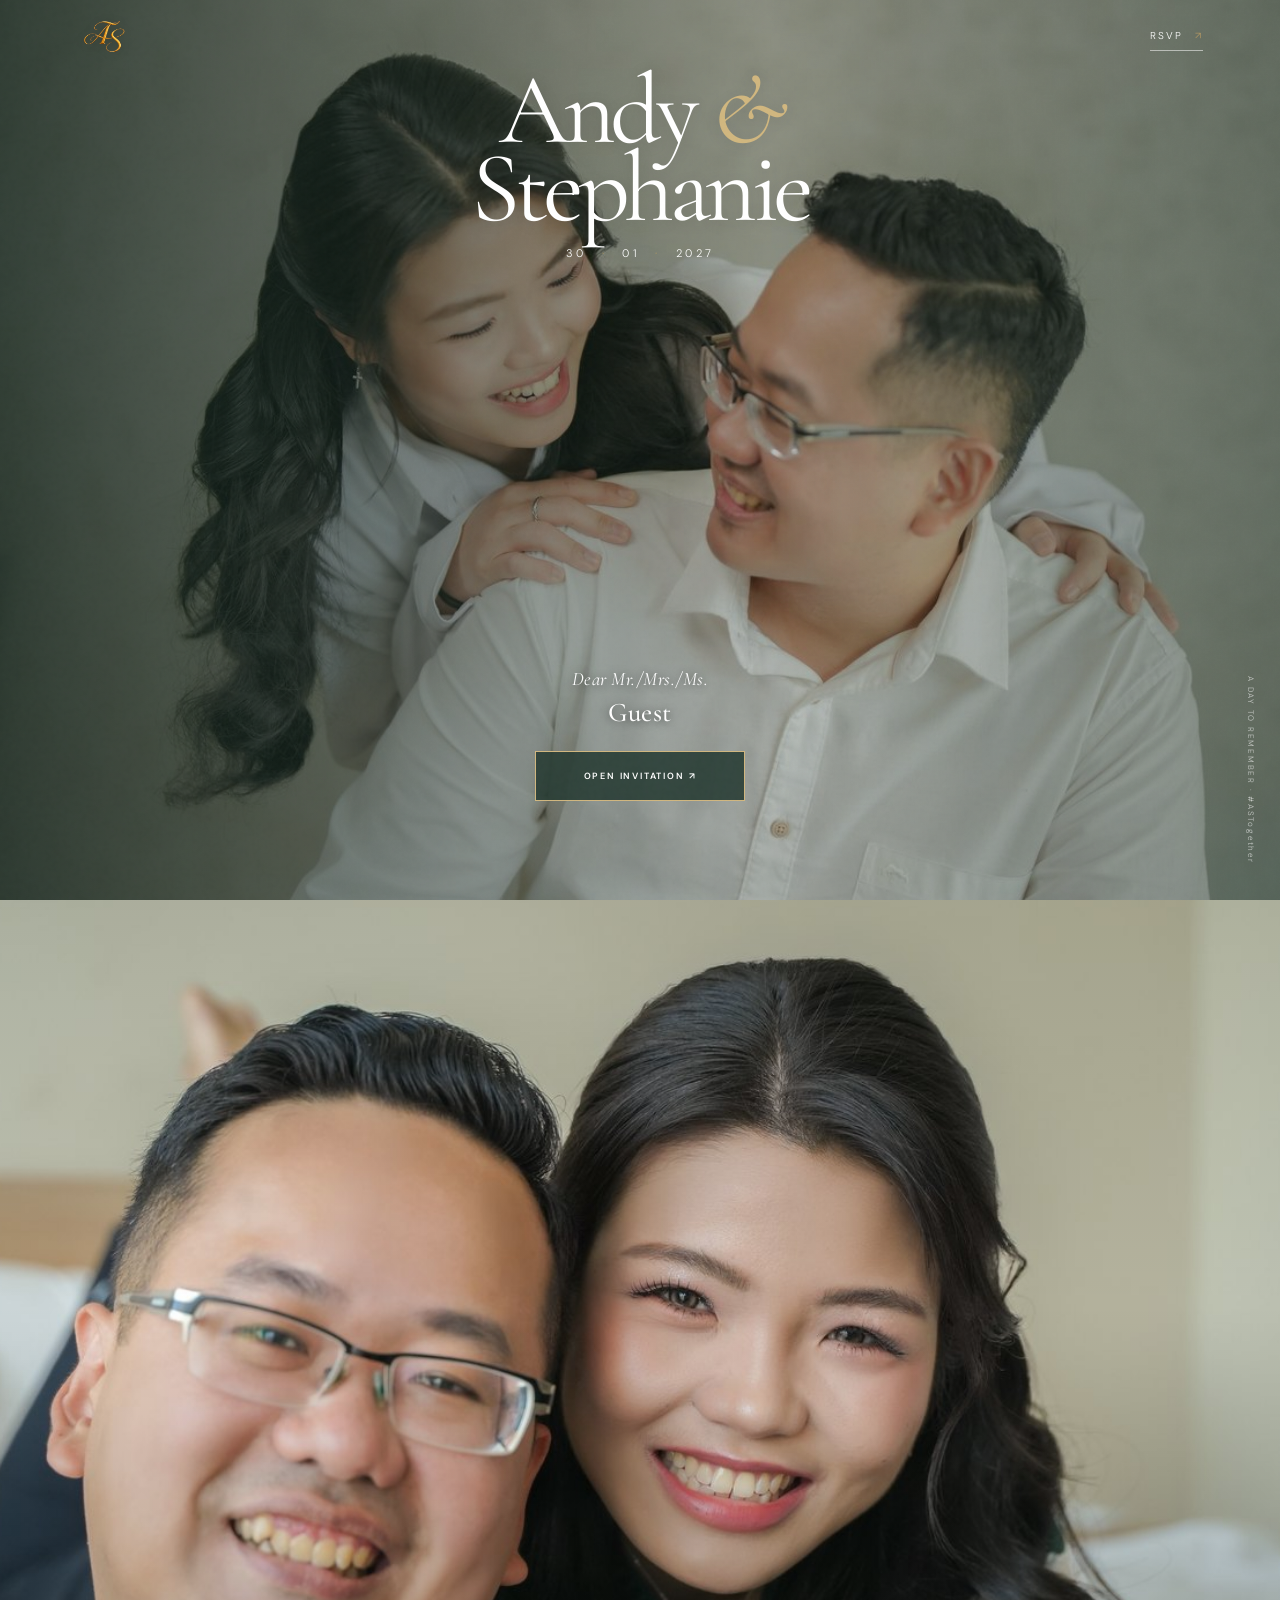
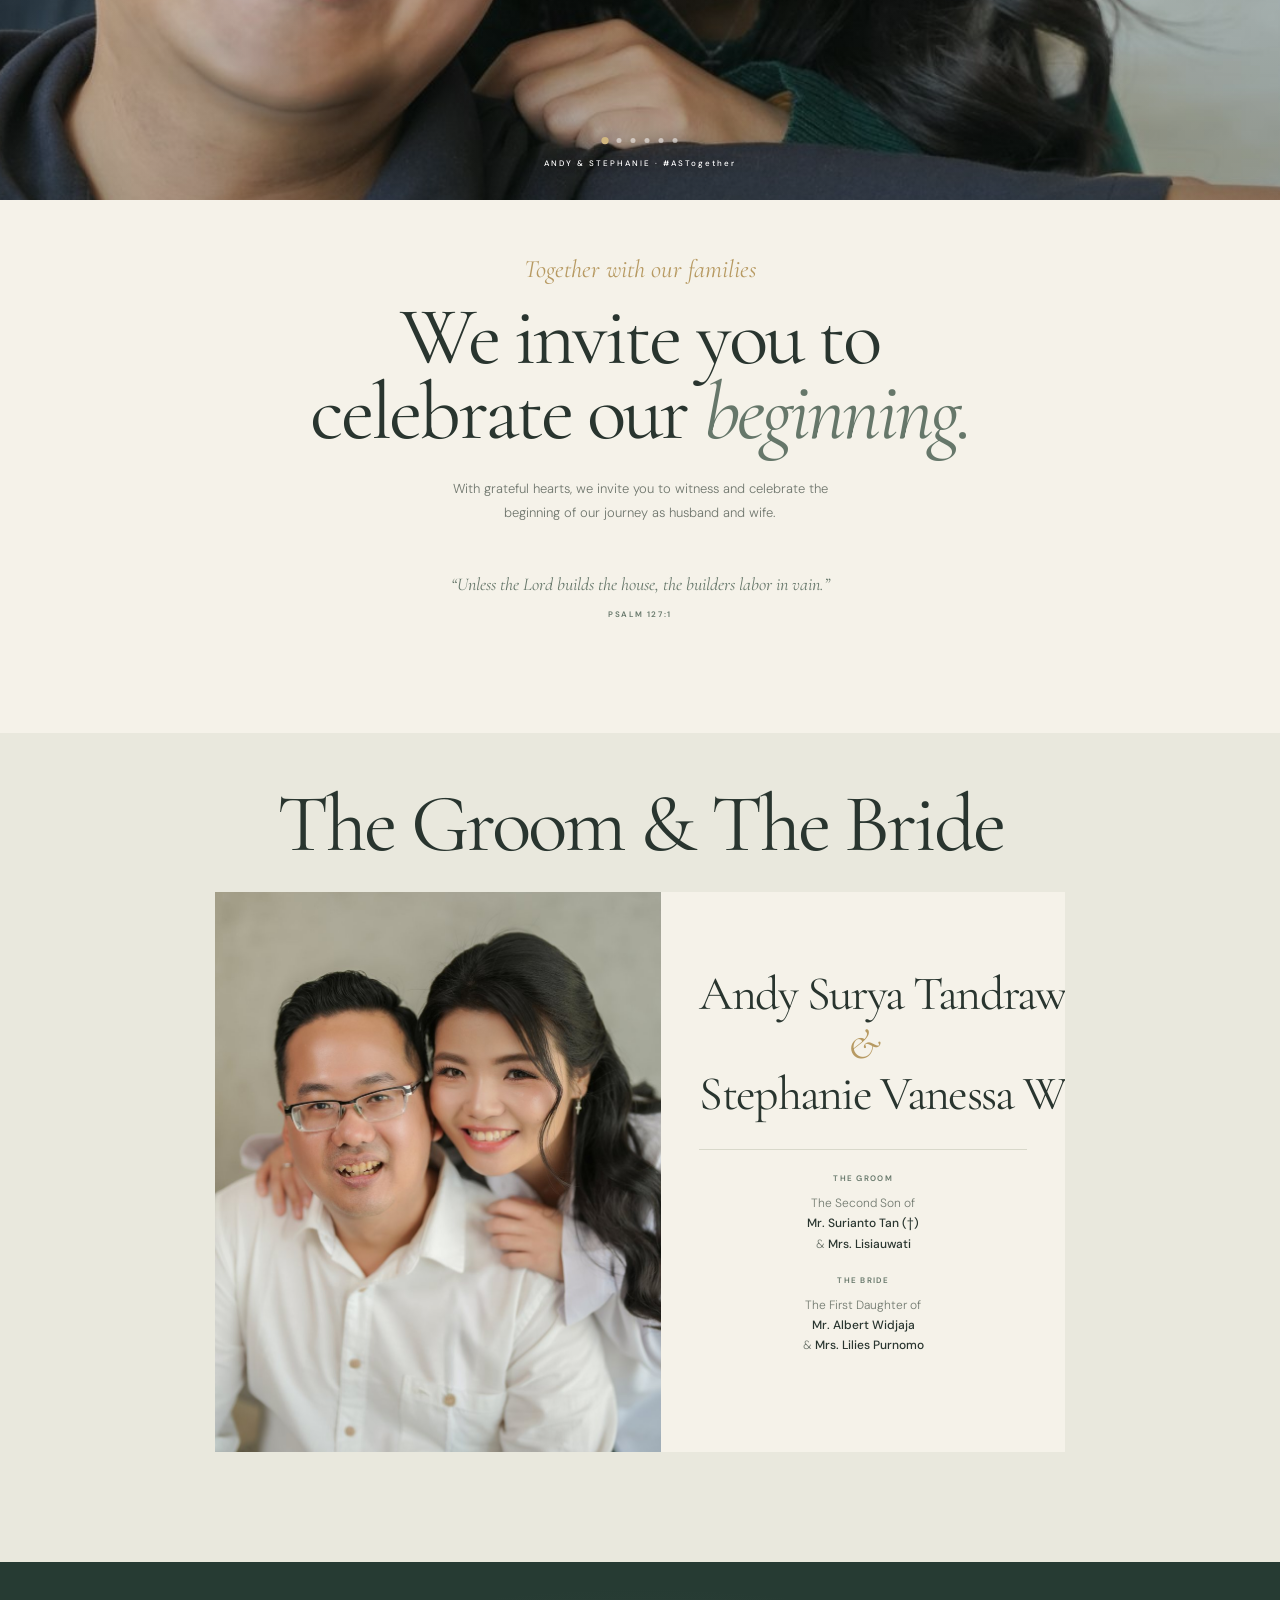
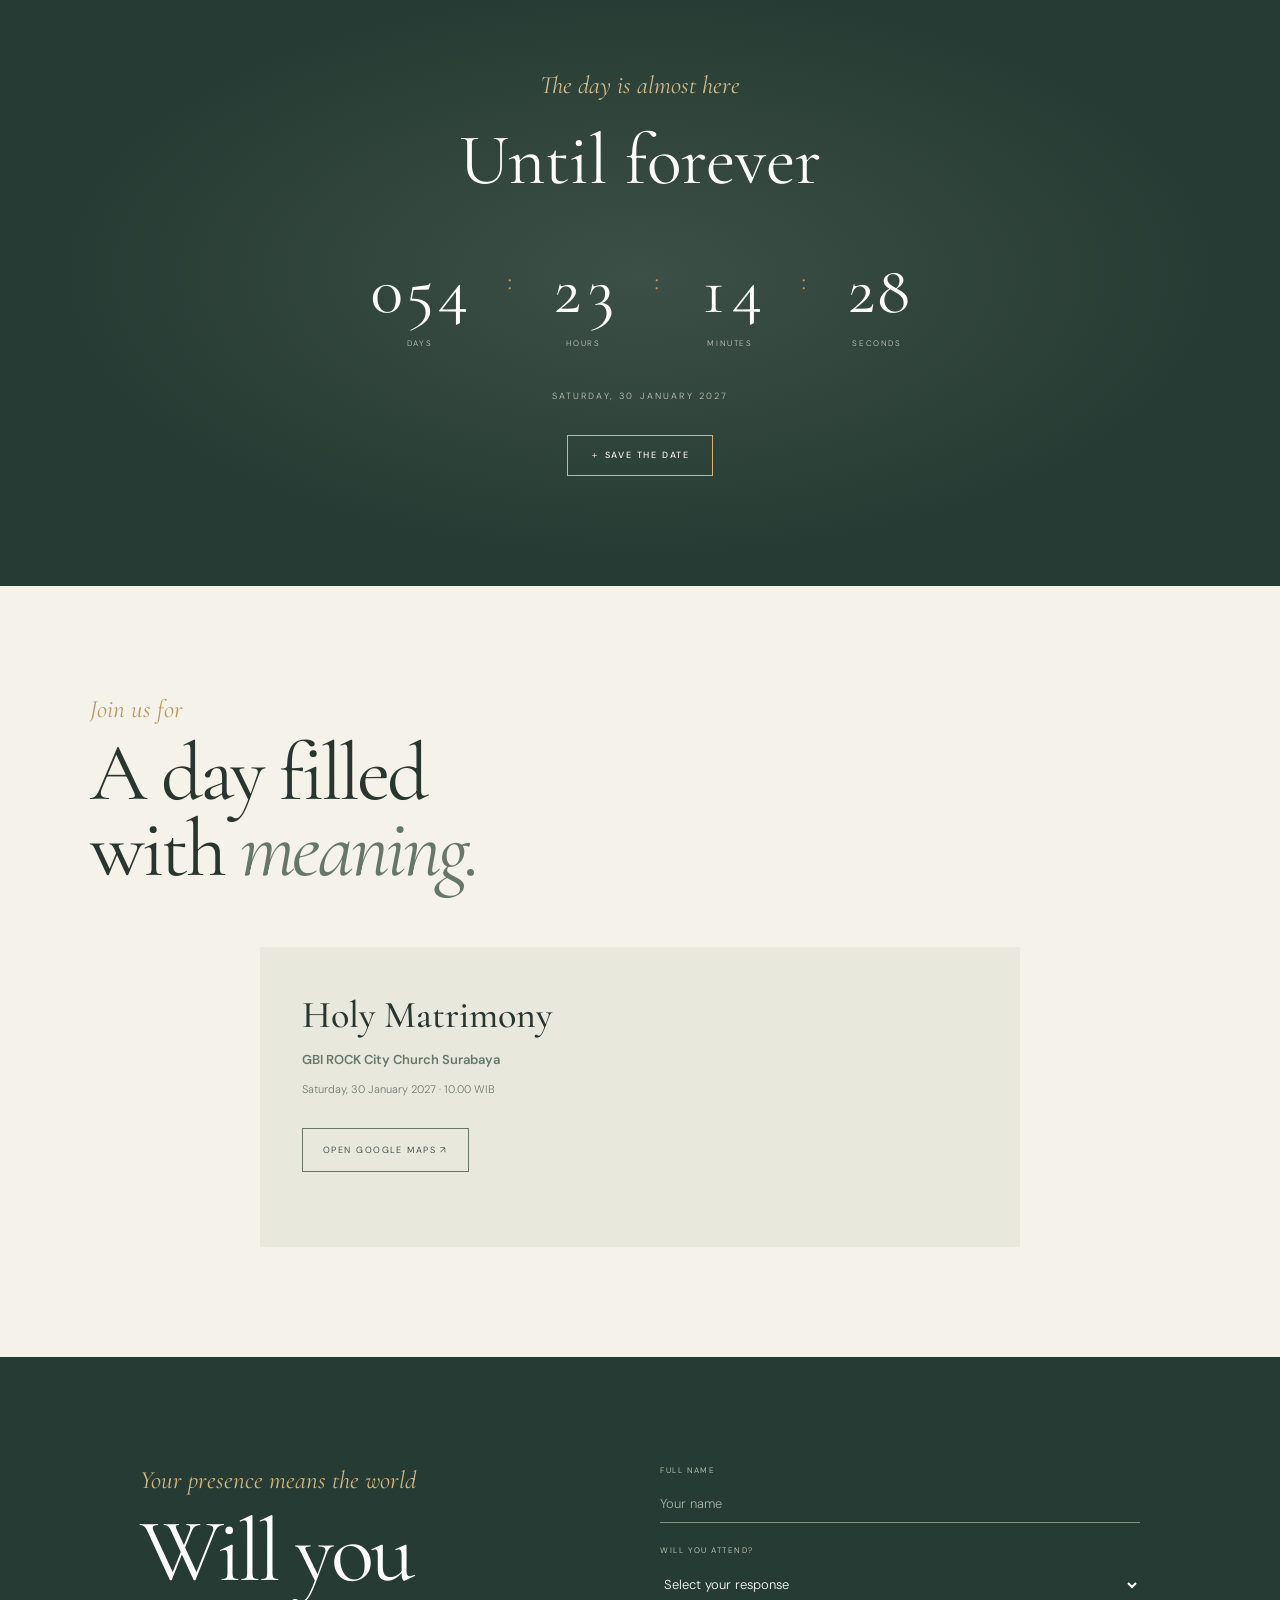
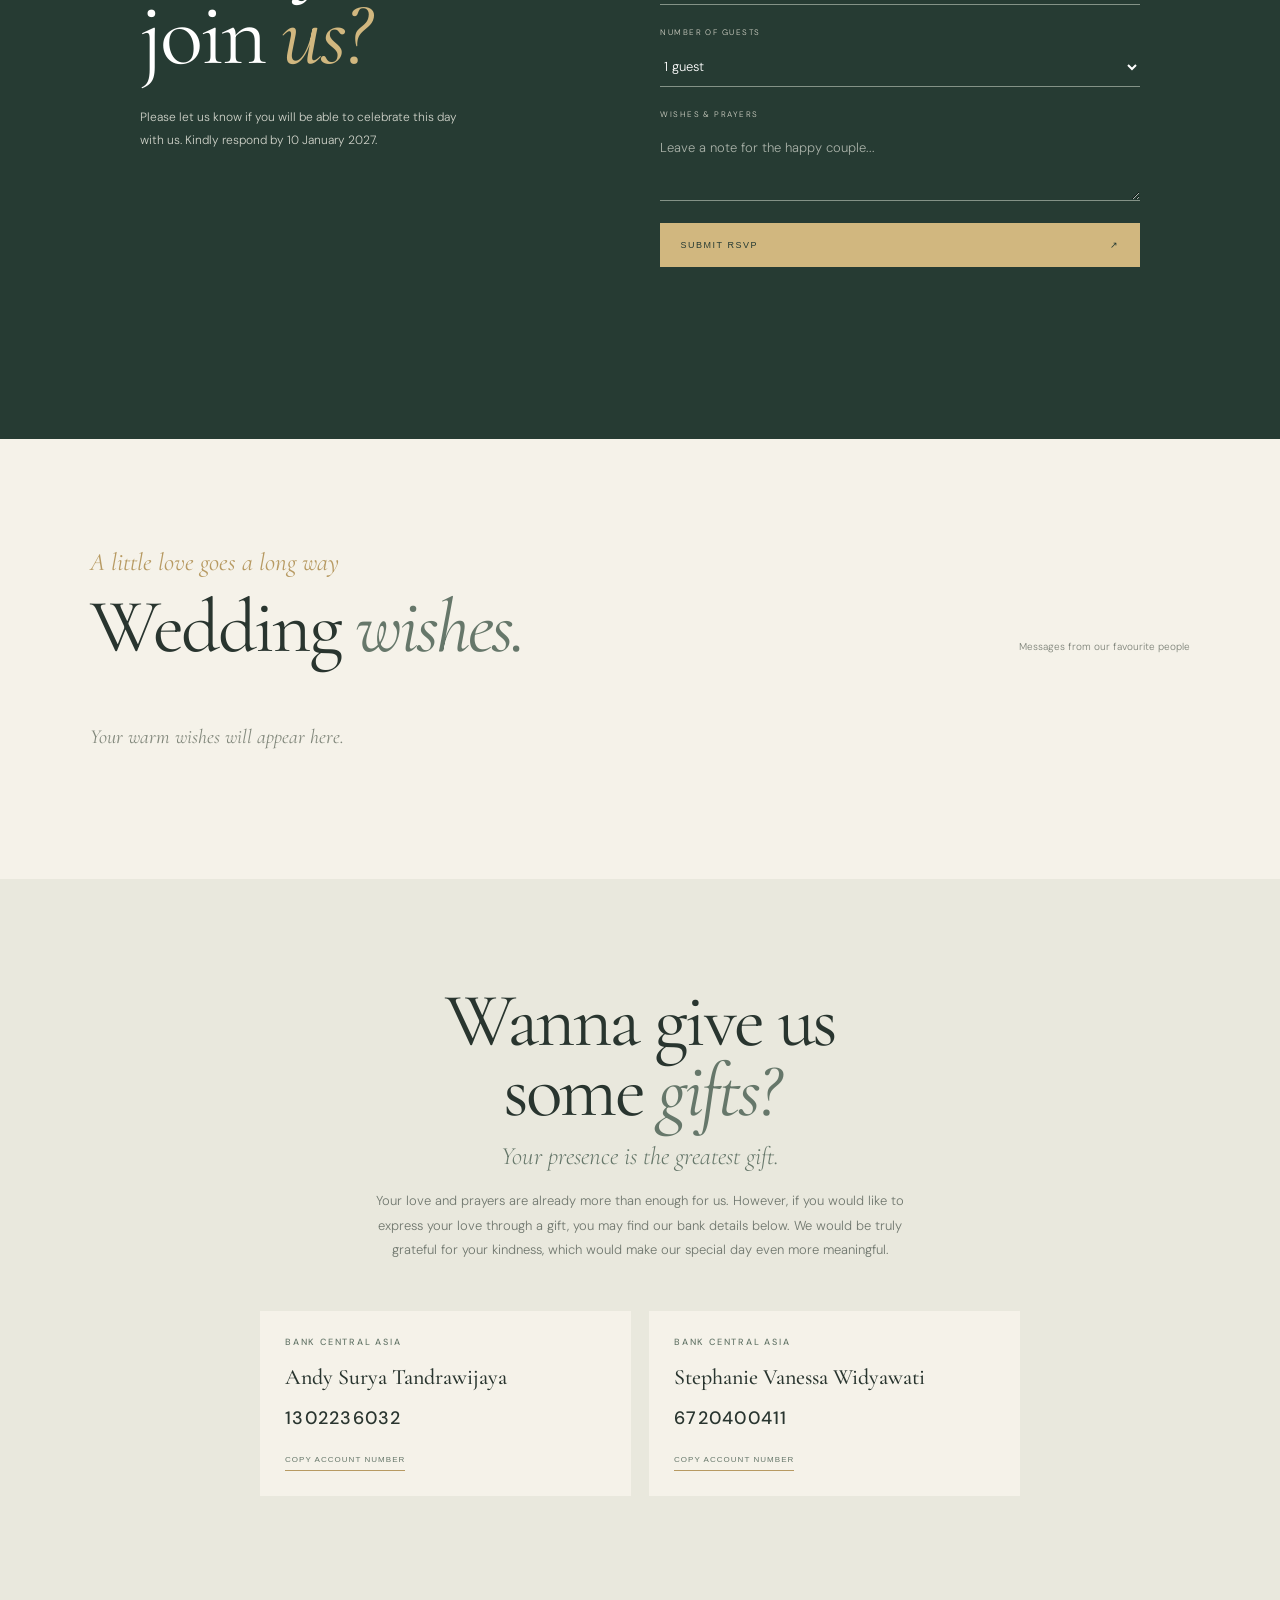
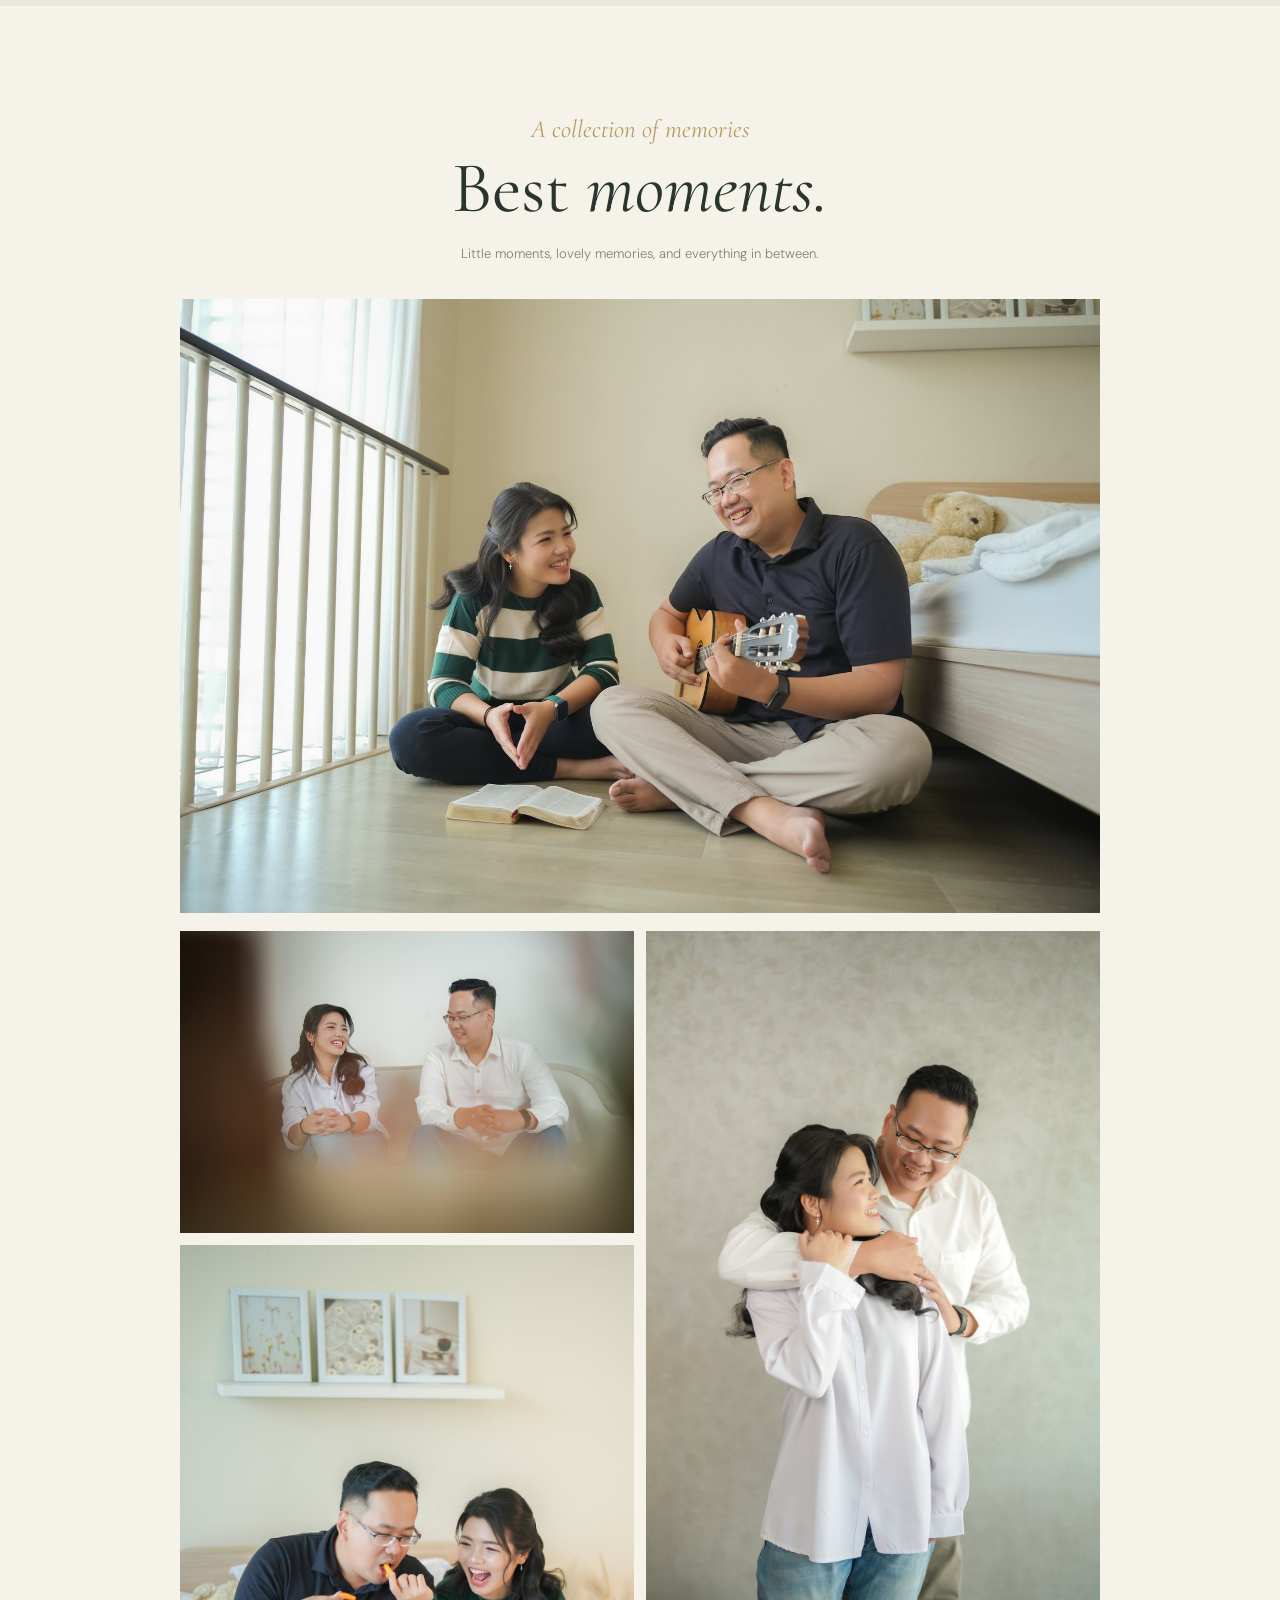
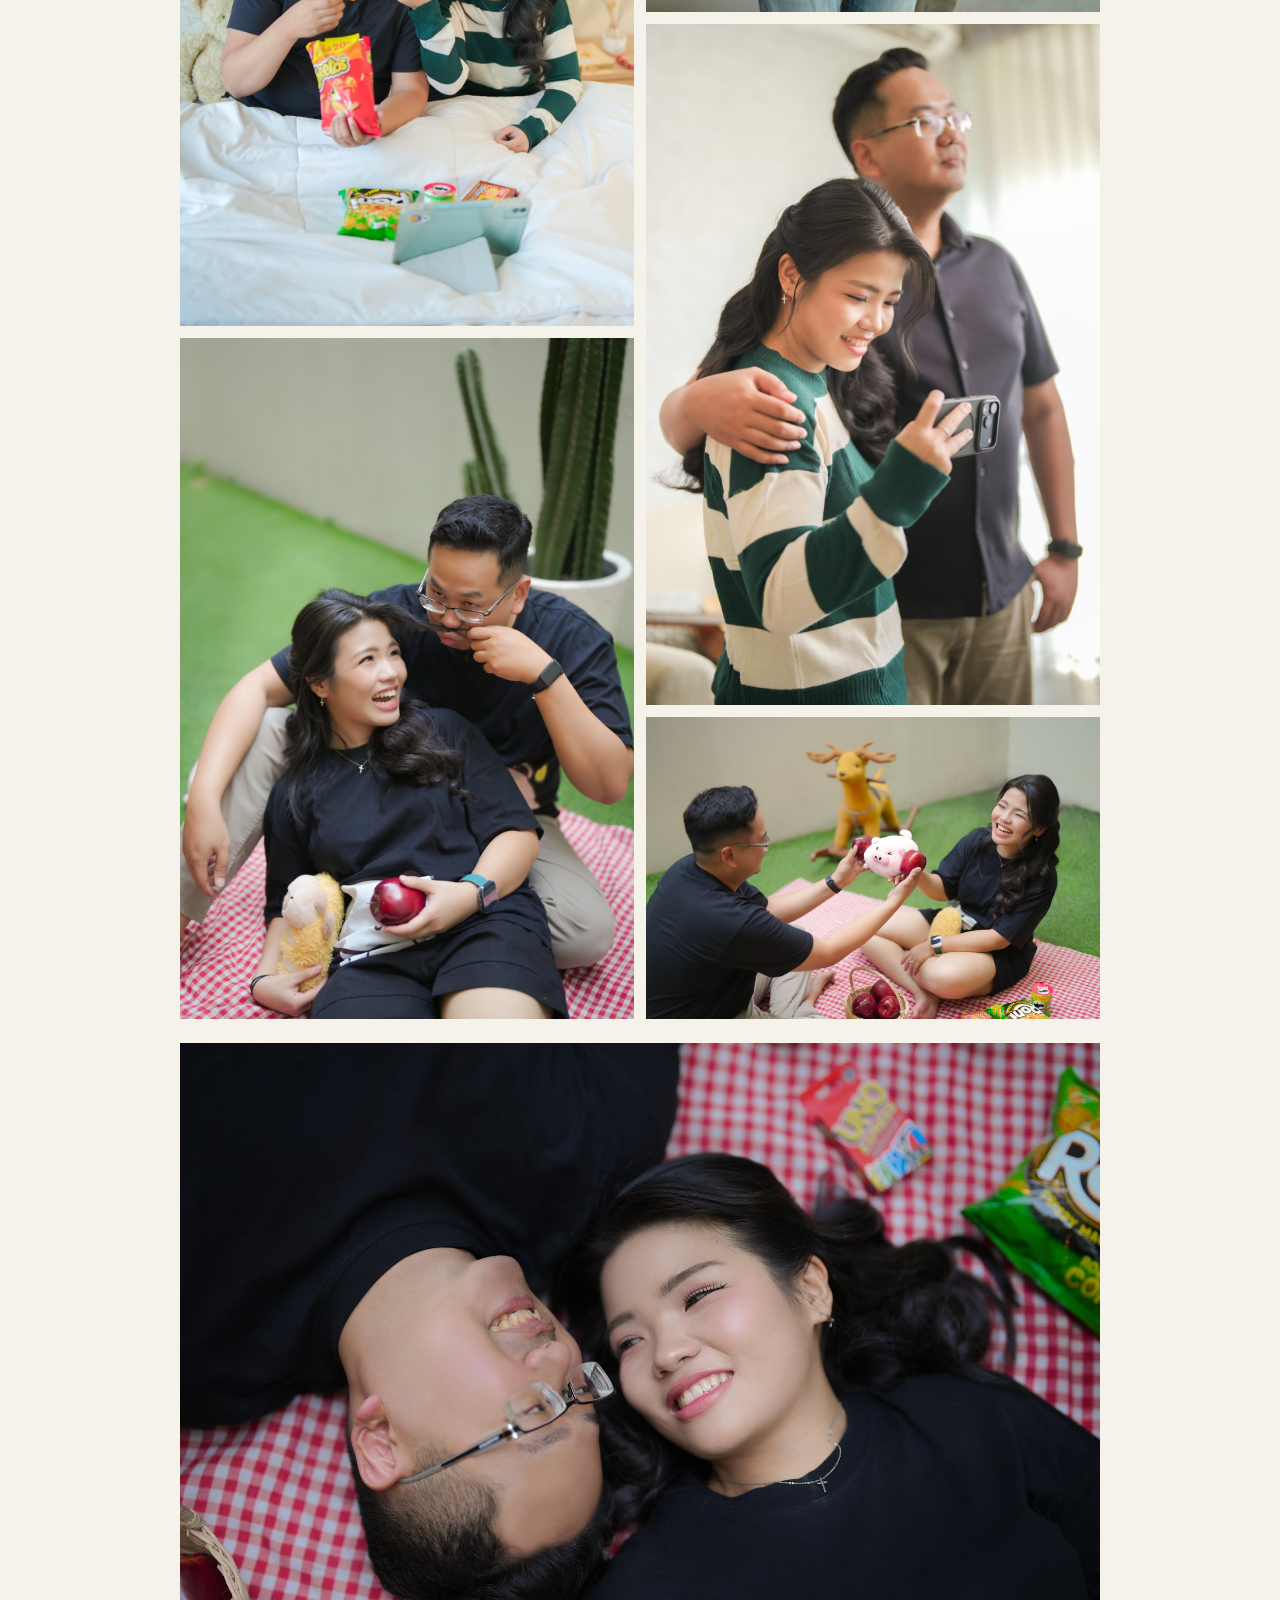
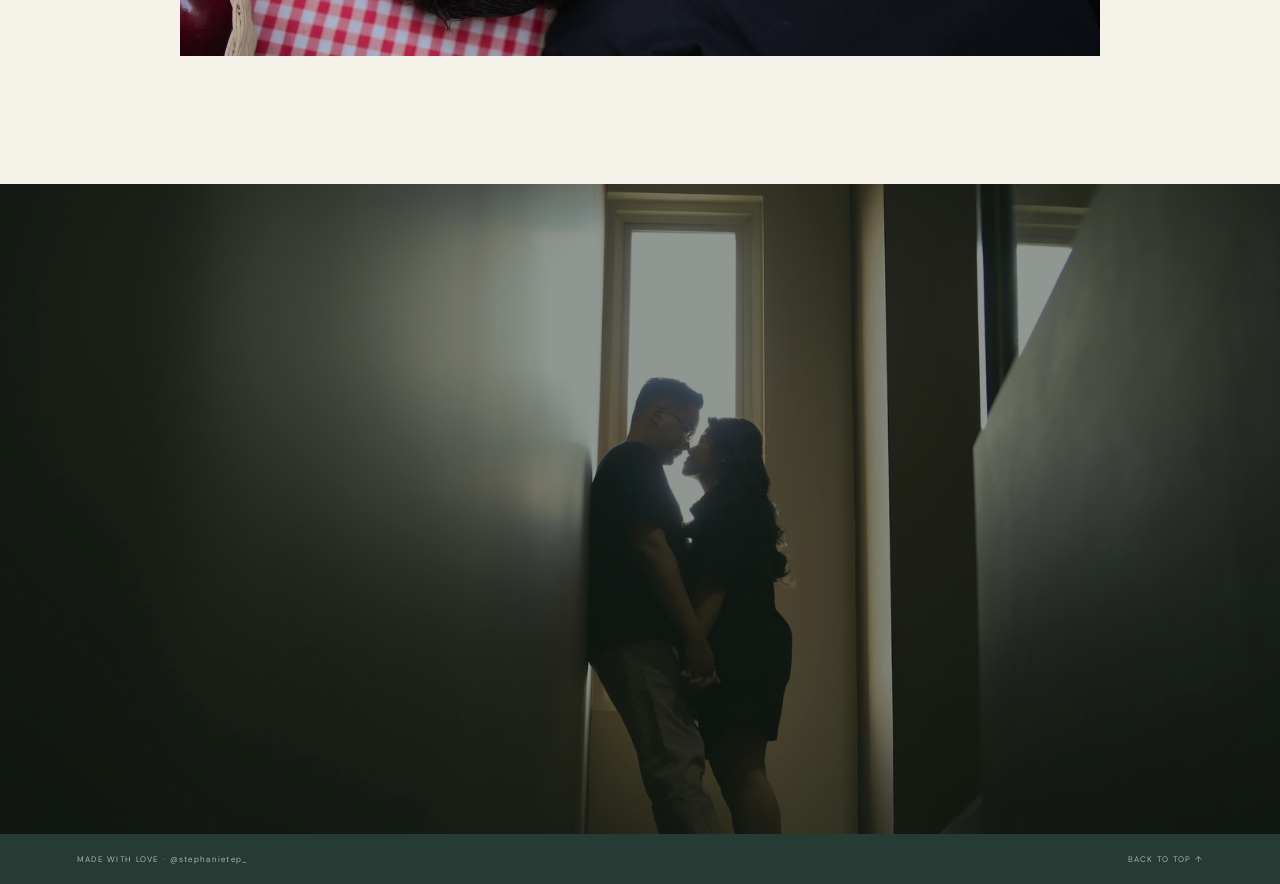
==== commit 8a35c83a: "Update index.html" ====
--- a/index.html
+++ b/index.html
@@ -32,7 +32,7 @@
 <section class="couple section-pad"><div class="couple-feature-heading">The Groom &amp; The Bride</div><div class="couple-feature"><div class="couple-feature-photo" role="img" aria-label="Andy and Stephanie together"></div><div class="couple-feature-caption"><h2 class="couple-full-names"><span>Andy Surya Tandrawijaya</span><i>&</i><span>Stephanie Vanessa Widyawati</span></h2><div class="couple-parents"><p><span>THE GROOM</span>The Second Son of<br><b>Mr. Surianto Tan (†)</b><br>& <b>Mrs. Lisiauwati</b></p><p><span>THE BRIDE</span>The First Daughter of<br><b>Mr. Albert Widjaja</b><br>& <b>Mrs. Lilies Purnomo</b></p></div></div></div></section>
 <section class="countdown section-pad"><div class="countdown-bg"></div><div class="countdown-content reveal"><p class="script">The day is almost here</p><h2>Until forever</h2><div class="timer" aria-live="off"><div><strong id="days">---</strong><span>DAYS</span></div><b>:</b><div><strong id="hours">--</strong><span>HOURS</span></div><b>:</b><div><strong id="minutes">--</strong><span>MINUTES</span></div><b>:</b><div><strong id="seconds">--</strong><span>SECONDS</span></div></div><p class="countdown-date">SATURDAY, 30 JANUARY 2027</p><a class="countdown-save-date" id="countdownCalendarLink" target="_blank" rel="noopener">＋ SAVE THE DATE</a></div></section>
 <section class="event section-pad" id="details"><div class="event-heading reveal"><p class="script">Join us for</p><h2>A day filled<br>with <em>meaning.</em></h2></div><div class="event-cards event-cards-single"><article class="event-card reveal event-card-venue"><h3>Holy Matrimony</h3><p class="event-place">GBI ROCK City Church Surabaya</p><p class="event-time">Saturday, 30 January 2027 · 10.00 WIB</p><a class="button-outline event-map-button" id="churchMap" target="_blank" rel="noopener">OPEN GOOGLE MAPS ↗</a></article></div></section>
-<section class="rsvp section-pad" id="rsvp"><div class="rsvp-layout"><div class="rsvp-copy reveal"><p class="script">Your presence means the world</p><h2>Will you<br>join <em>us?</em></h2><p>Please let us know if you will be able to celebrate this day with us. Kindly respond by 10 January 2027.</p><p class="rsvp-note">#ASTogether</p></div><form id="rsvpForm" class="rsvp-form reveal"><label>FULL NAME<input name="fullName" type="text" autocomplete="name" placeholder="Your name" required maxlength="100"></label><label>WILL YOU ATTEND?<select name="attendance" required><option value="" disabled selected>Select your response</option><option value="Attending">Joyfully accepts</option><option value="Not Attending">Regretfully declines</option></select></label><label>NUMBER OF GUESTS<select name="guestCount" id="guestCount"><option value="1">1 guest</option><option value="2">2 guests</option><option value="3">3 guests</option><option value="4">4 guests</option></select></label><label>WISHES & PRAYERS<textarea name="message" rows="3" maxlength="700" placeholder="Leave a note for the happy couple..."></textarea></label><button class="button-solid" type="submit"><span>SUBMIT RSVP</span><span>↗</span></button><p id="formStatus" class="form-status" role="status"></p></form></div></section>
+<section class="rsvp section-pad" id="rsvp"><div class="rsvp-layout"><div class="rsvp-copy reveal"><p class="script">Your presence means the world</p><h2>Will you<br>join <em>us?</em></h2><p>Please let us know if you will be able to celebrate this day with us. Kindly respond by 10 January 2027.</p></div><form id="rsvpForm" class="rsvp-form reveal"><label>FULL NAME<input name="fullName" type="text" autocomplete="name" placeholder="Your name" required maxlength="100"></label><label>WILL YOU ATTEND?<select name="attendance" required><option value="" disabled selected>Select your response</option><option value="Attending">Joyfully accepts</option><option value="Not Attending">Regretfully declines</option></select></label><label>NUMBER OF GUESTS<select name="guestCount" id="guestCount"><option value="1">1 guest</option><option value="2">2 guests</option><option value="3">3 guests</option><option value="4">4 guests</option></select></label><label>WISHES & PRAYERS<textarea name="message" rows="3" maxlength="700" placeholder="Leave a note for the happy couple..."></textarea></label><button class="button-solid" type="submit"><span>SUBMIT RSVP</span><span>↗</span></button><p id="formStatus" class="form-status" role="status"></p></form></div></section>
 <section class="wishes section-pad"><div class="wishes-head"><div><p class="script">A little love goes a long way</p><h2>Wedding <em>wishes.</em></h2></div><p class="wishes-caption">Messages from our favourite people</p></div><div id="wishesList" class="wishes-list"><p class="empty-wishes">Your warm wishes will appear here.</p></div></section>
 <section class="gift section-pad"><div class="gift-inner reveal"><h2>Wanna give us<br>some <em>gifts?</em></h2><p class="gift-subtitle">Your presence is the greatest gift.</p><p class="body-copy gift-intro">Your love and prayers are already more than enough for us. However, if you would like to express your love through a gift, you may find our bank details below. We would be truly grateful for your kindness, which would make our special day even more meaningful.</p><div class="gift-details"><div class="gift-account"><span>BANK CENTRAL ASIA</span><strong>Andy Surya Tandrawijaya</strong><p class="account-number">1302236032</p><button class="copy-button" type="button" data-copy-account="1302236032">COPY ACCOUNT NUMBER</button></div><div class="gift-account"><span>BANK CENTRAL ASIA</span><strong>Stephanie Vanessa Widyawati</strong><p class="account-number">6720400411</p><button class="copy-button" type="button" data-copy-account="6720400411">COPY ACCOUNT NUMBER</button></div></div><button id="copyBank" class="legacy-copy-bank" type="button" aria-hidden="true" tabindex="-1">COPY</button></div></section>
 <section class="photo-gallery section-pad" id="gallery">
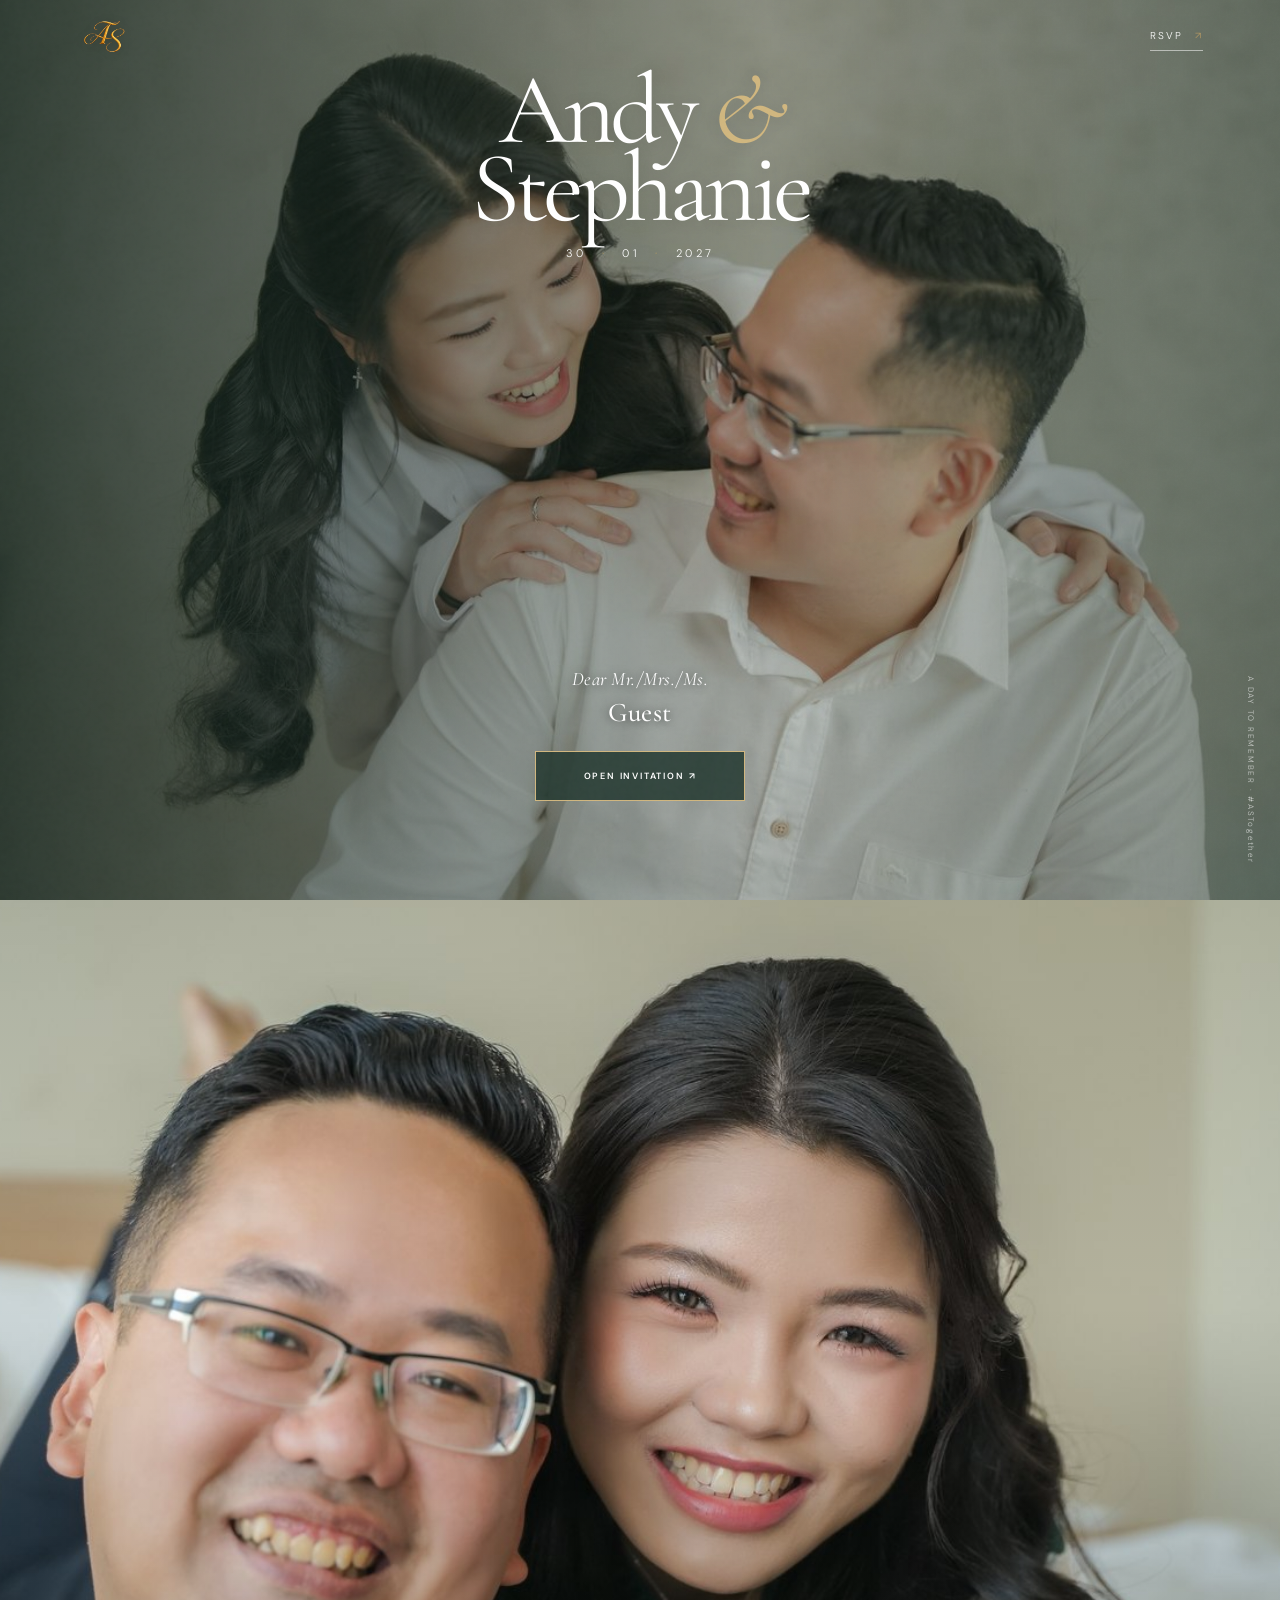
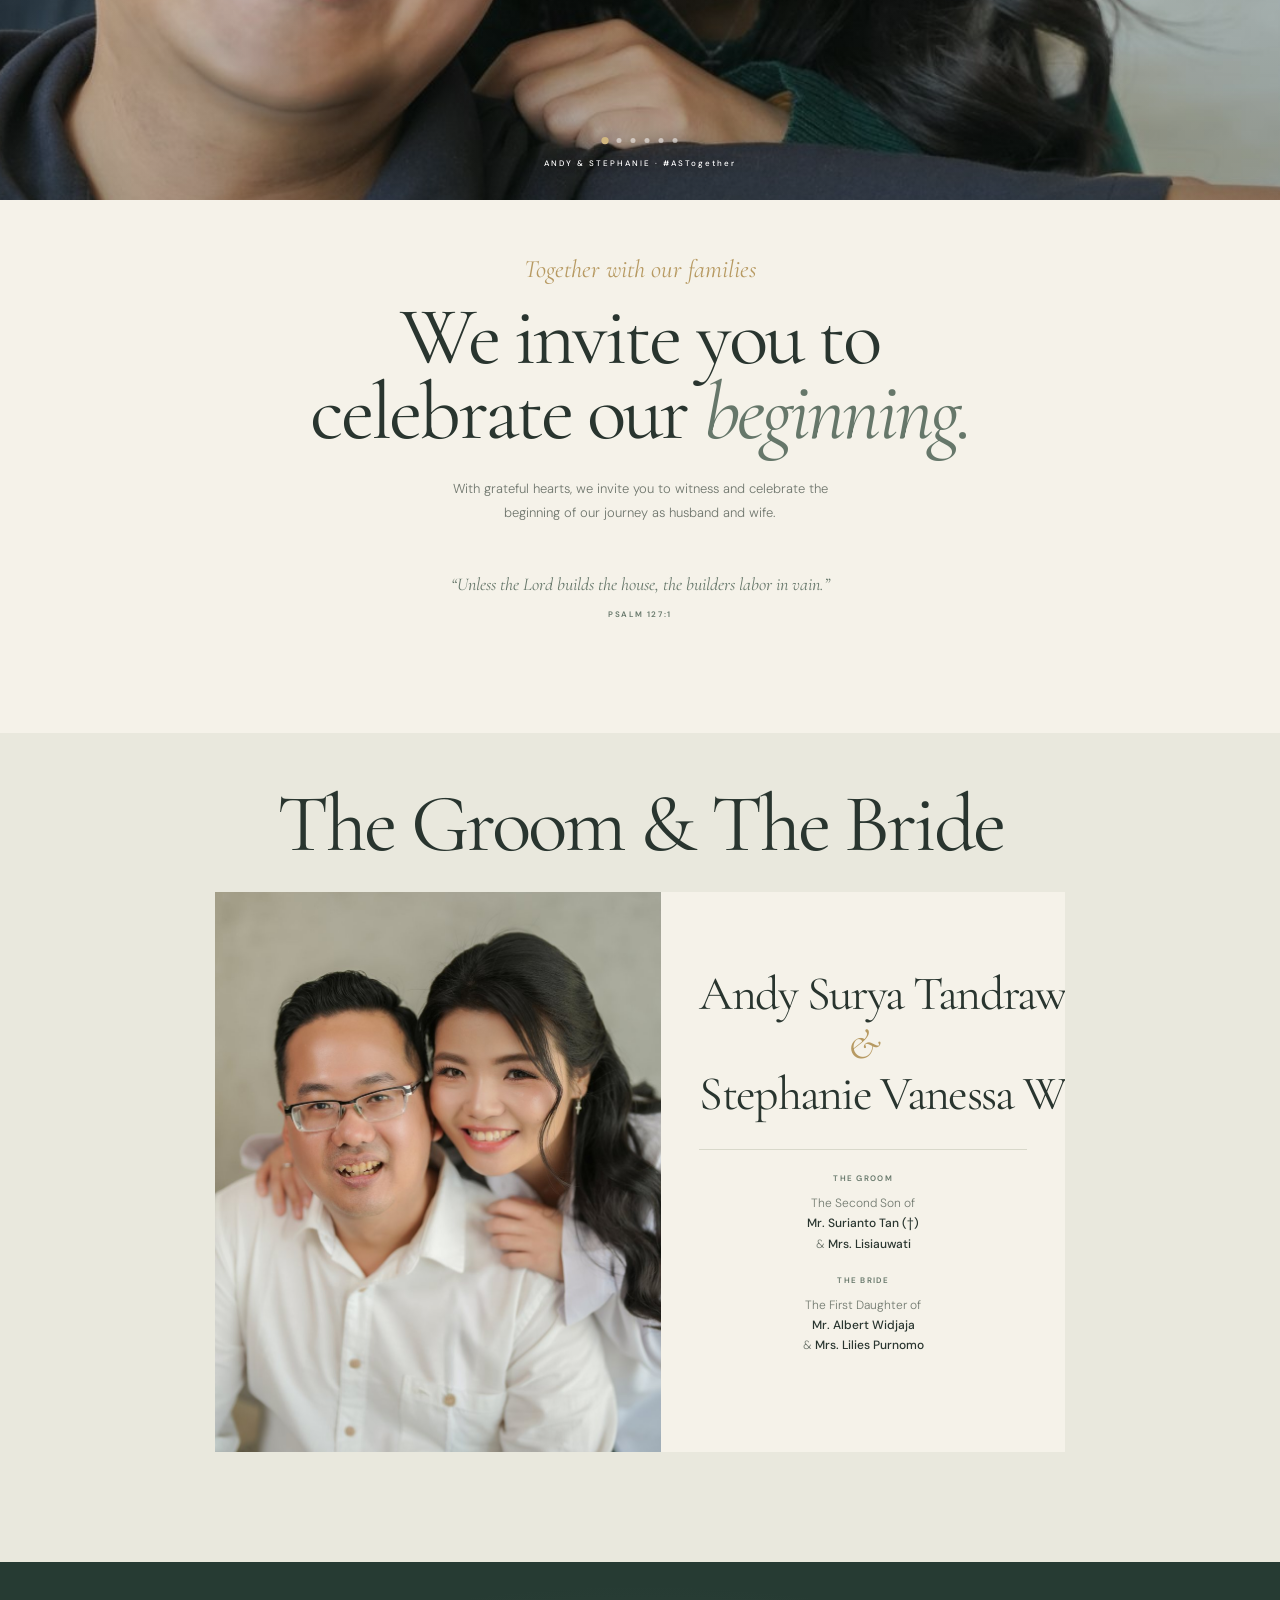
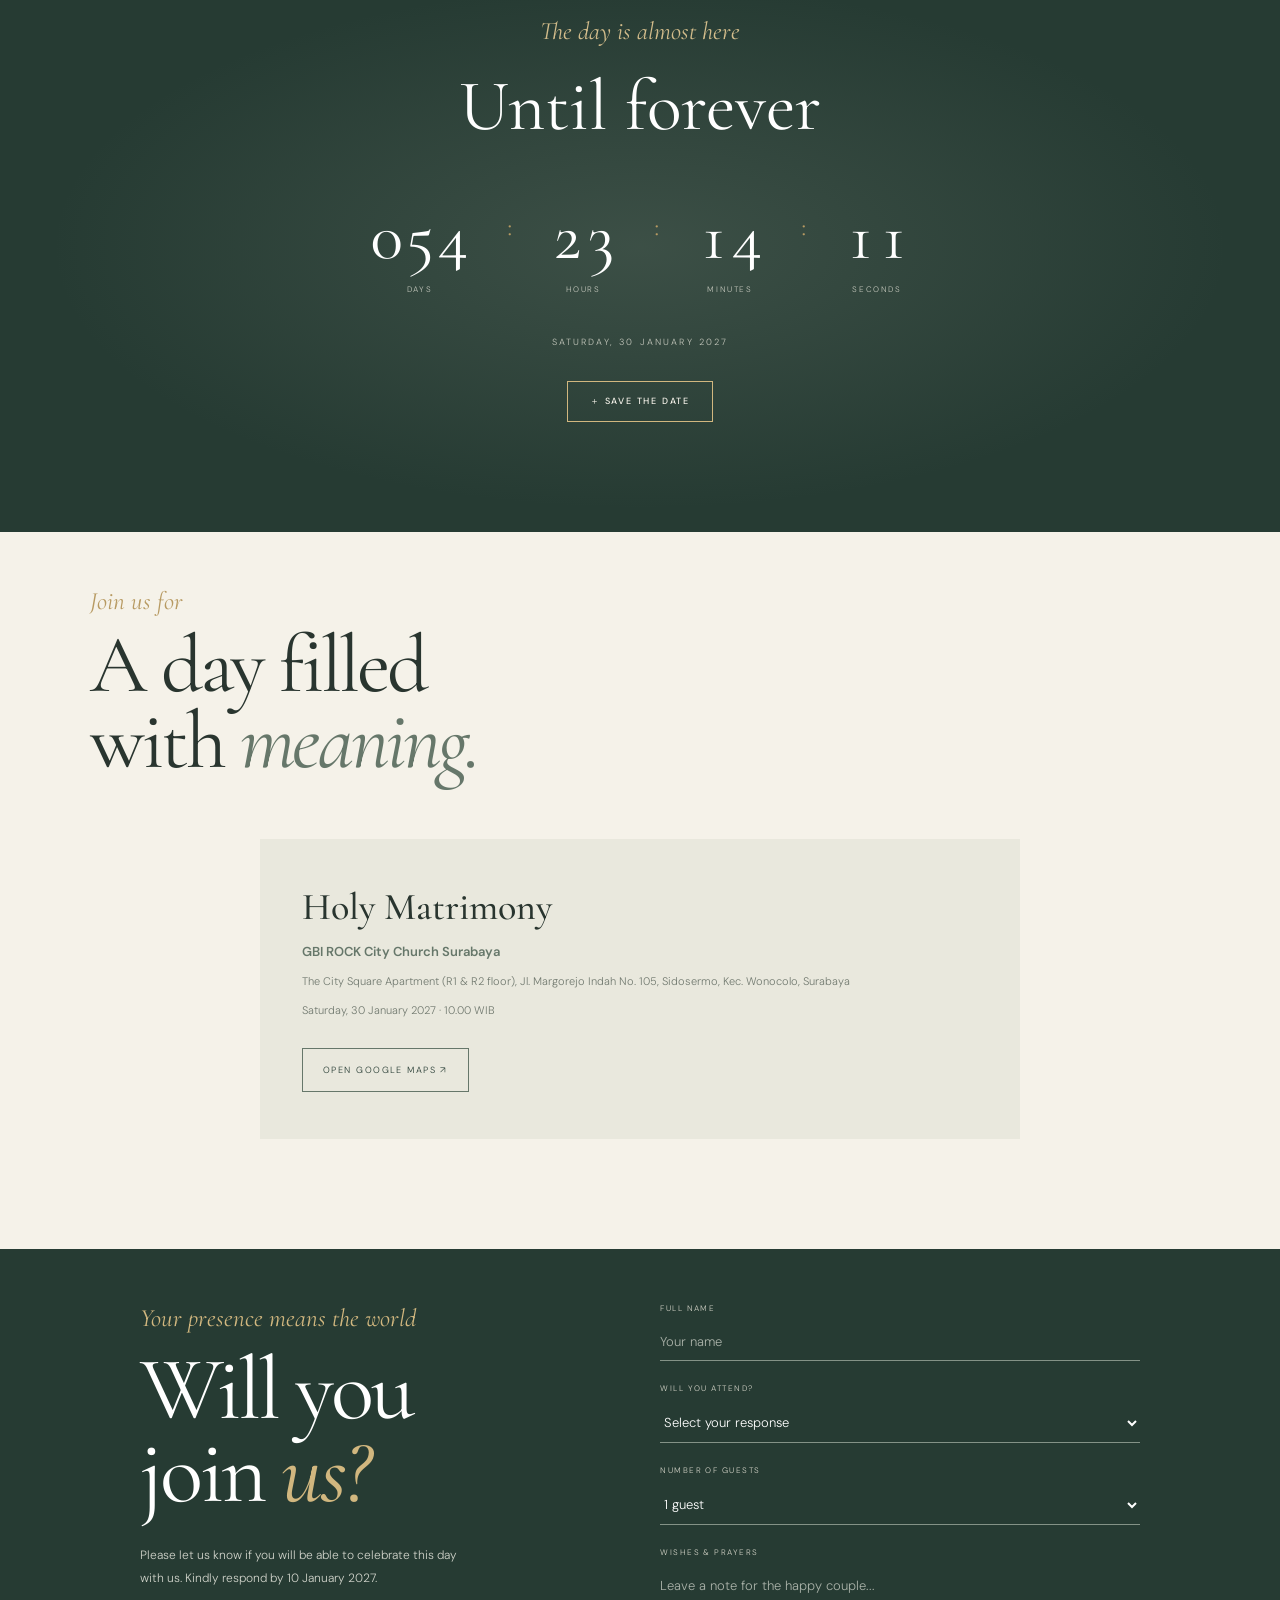
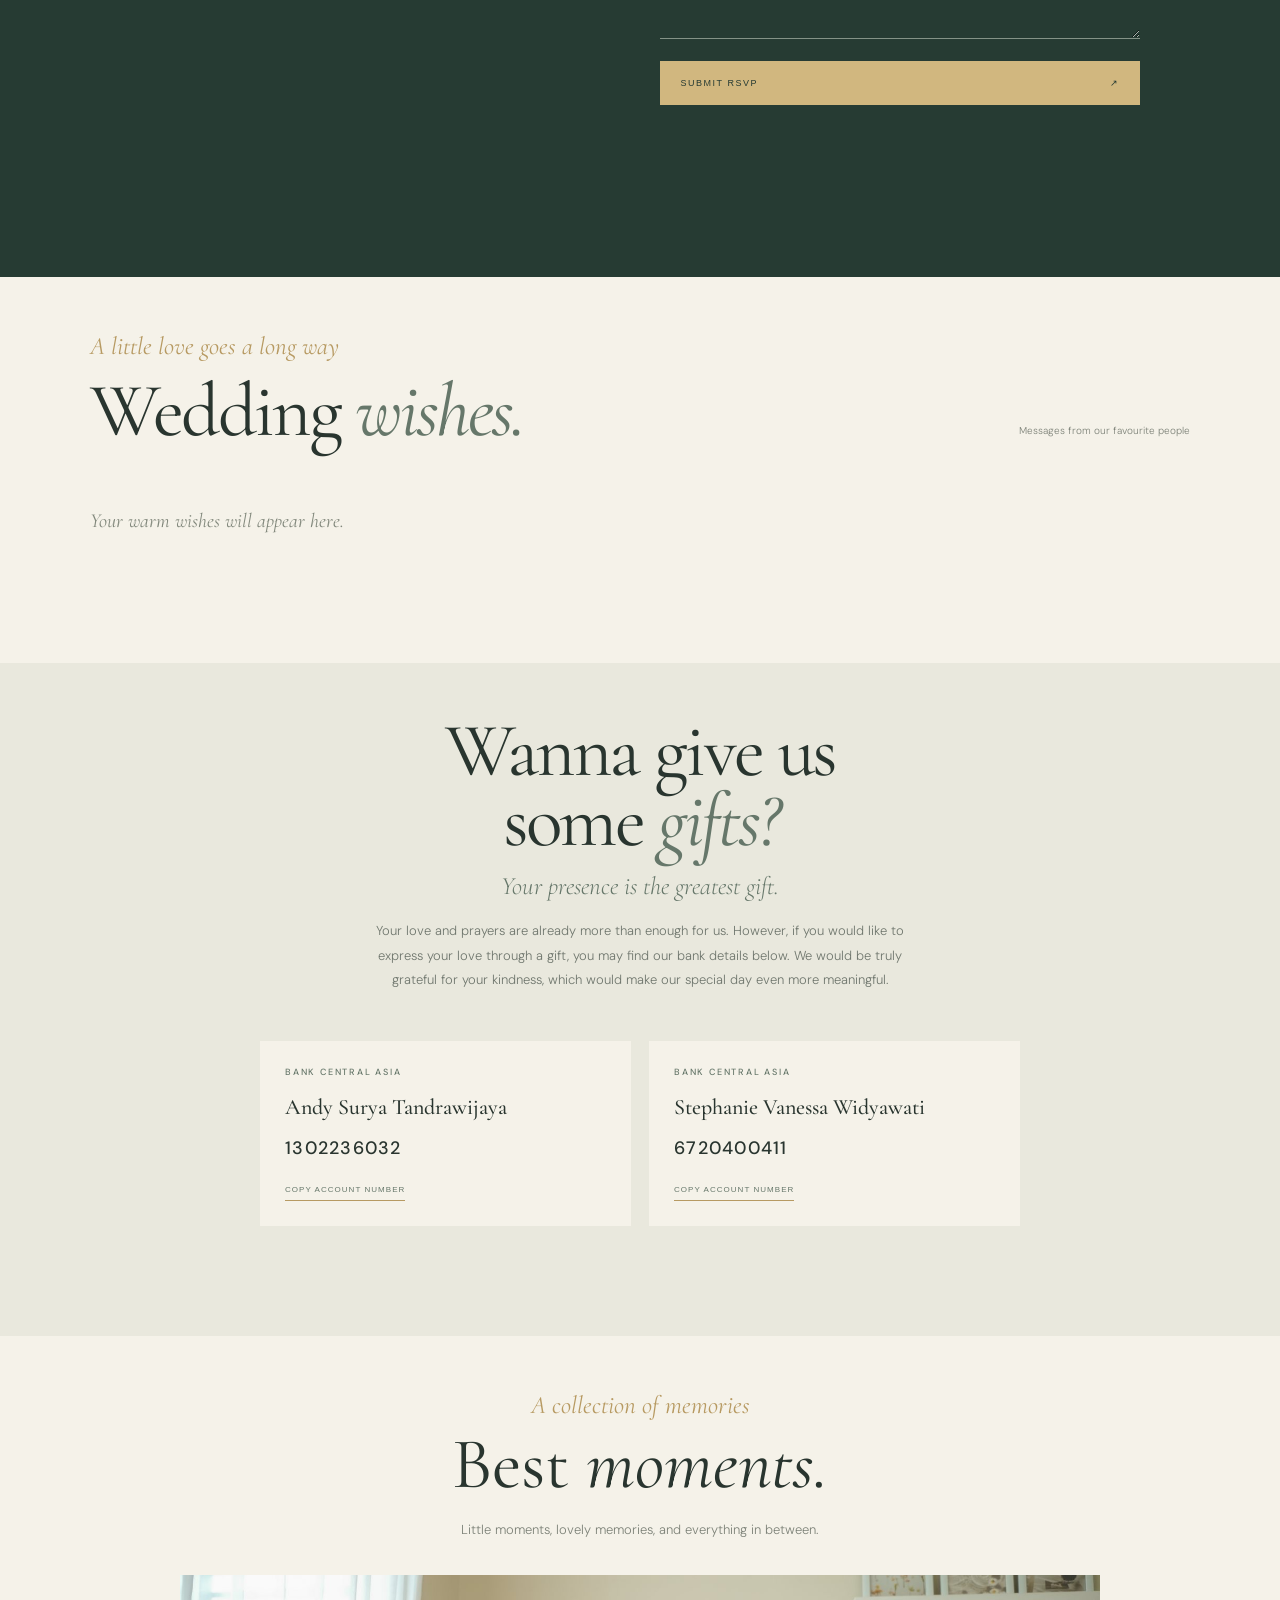
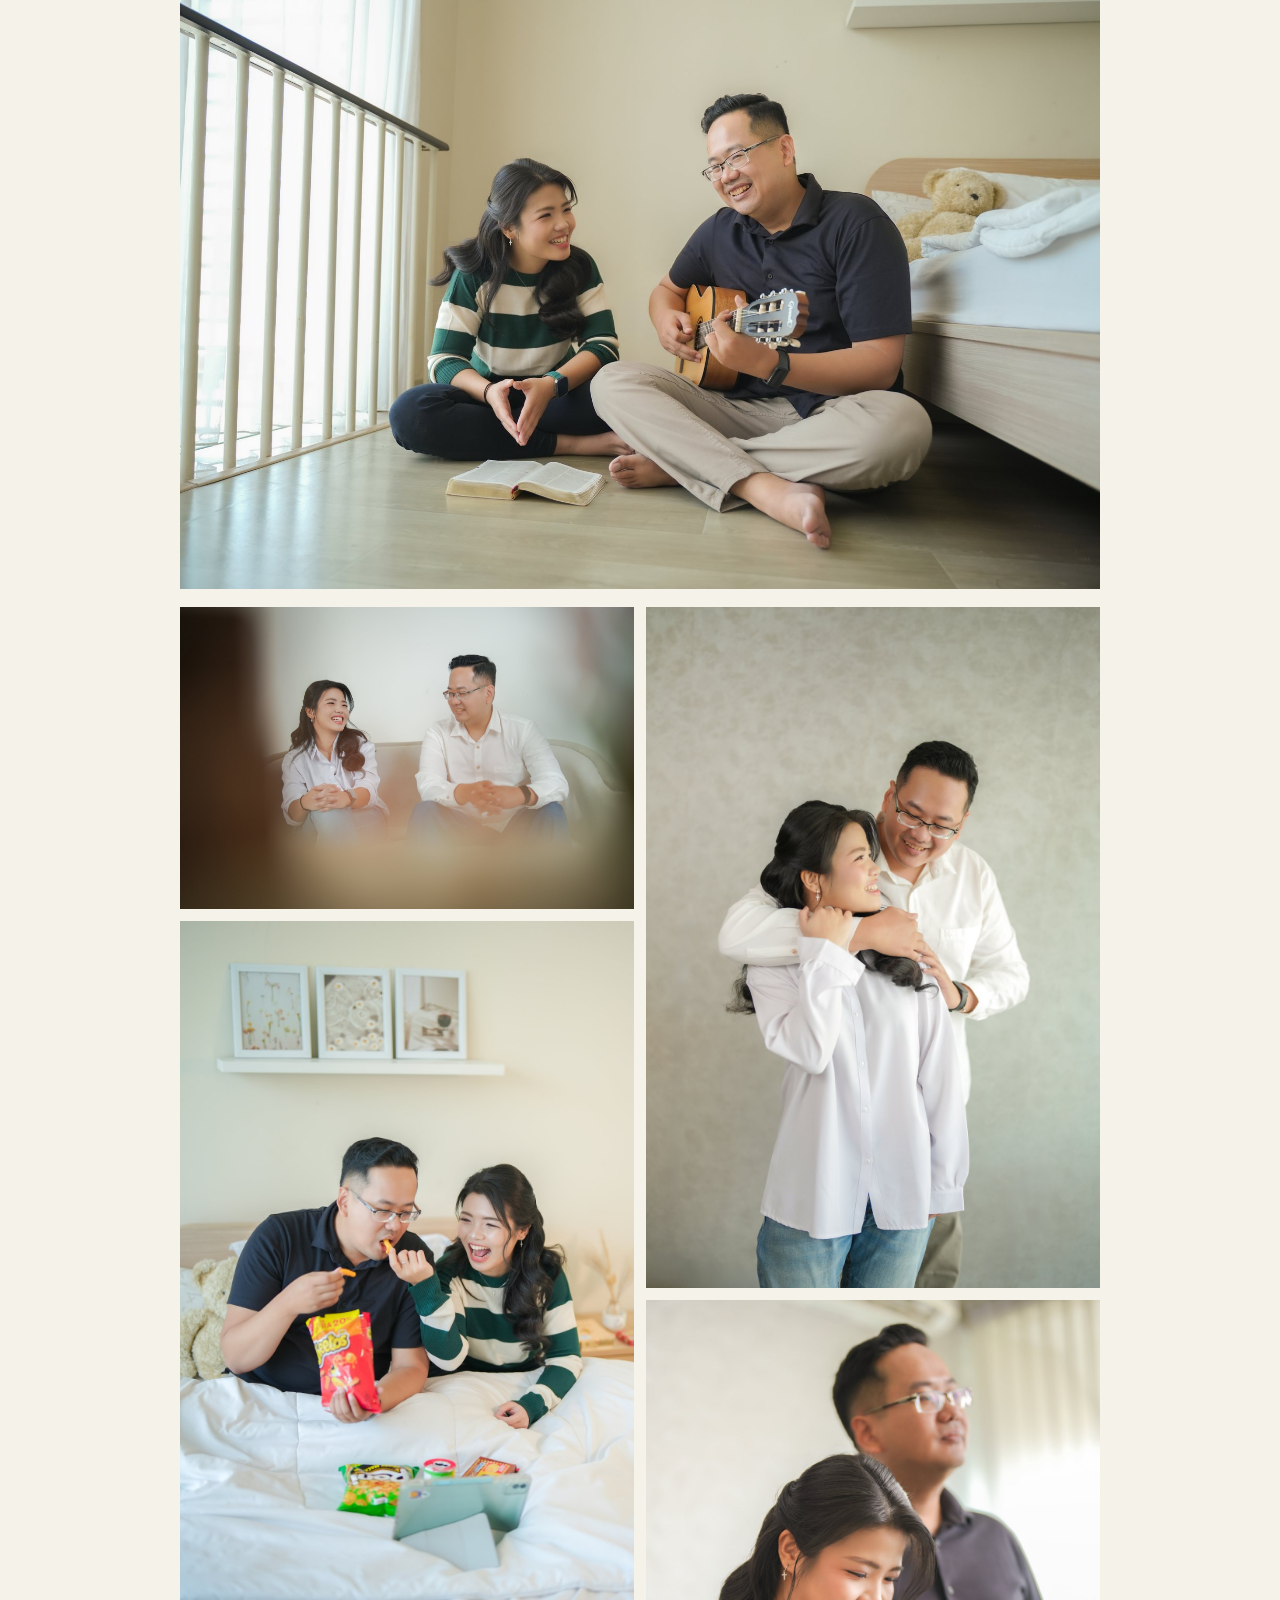
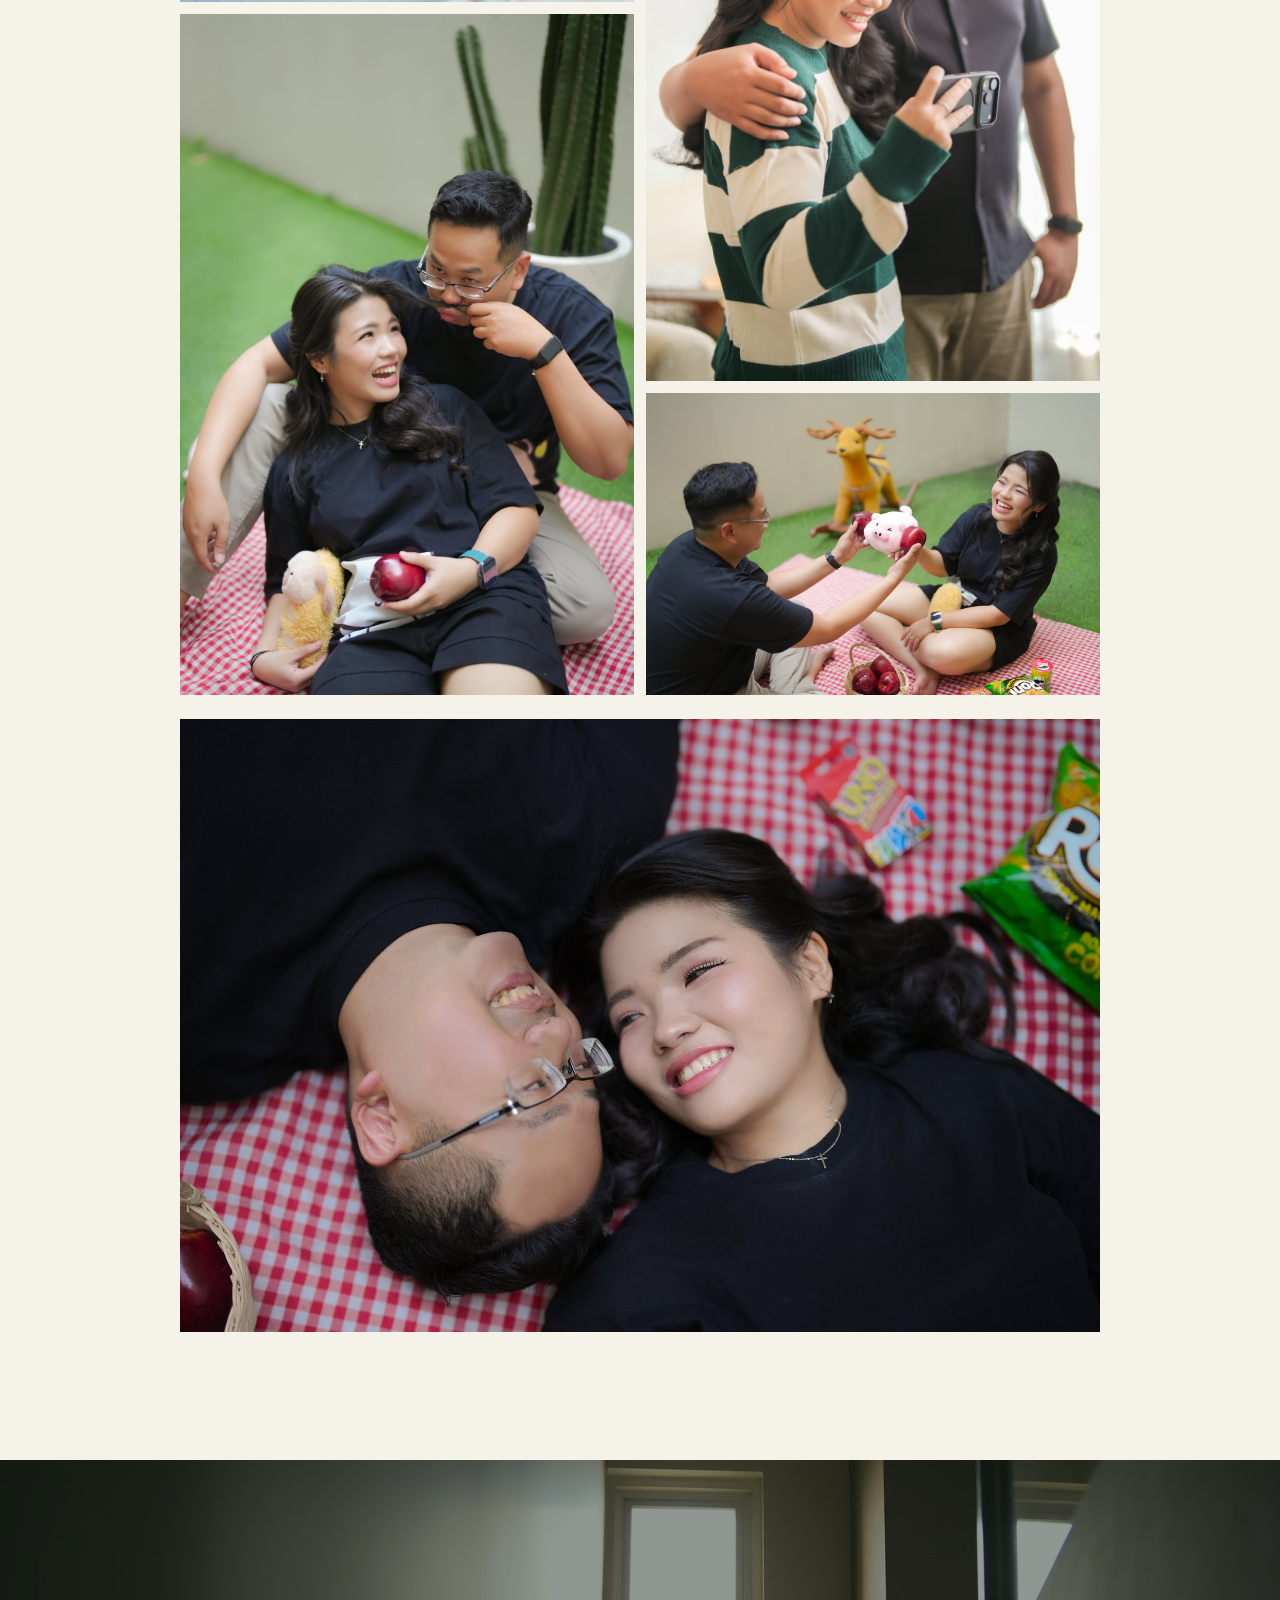
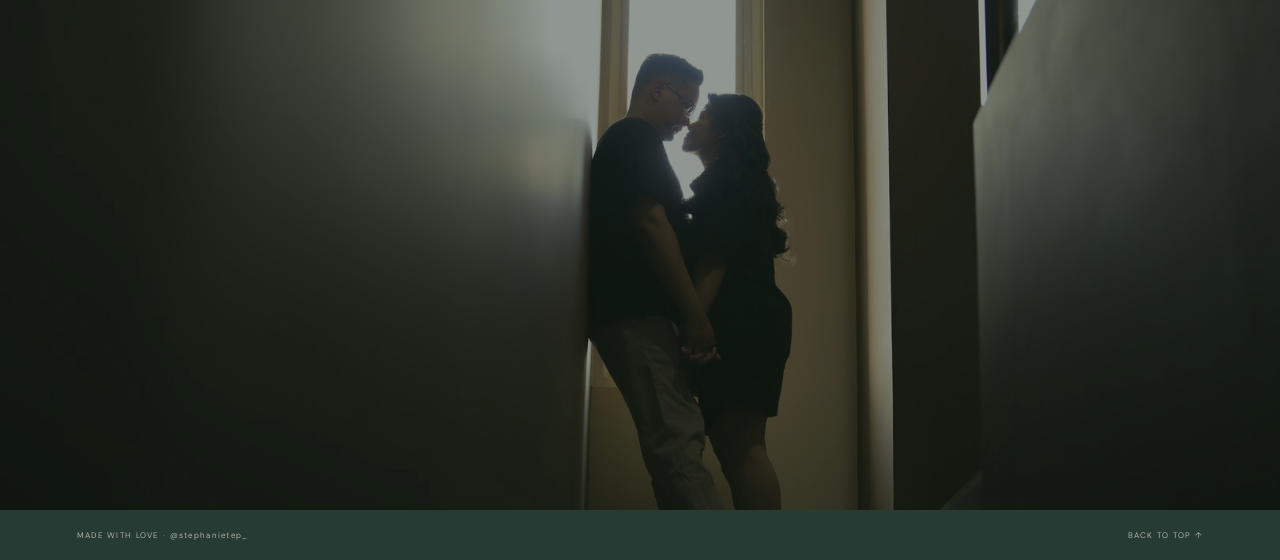
==== commit 703e26e0: "Update index.html" ====
--- a/index.html
+++ b/index.html
@@ -31,7 +31,7 @@
 <section class="intro section-pad" id="invitation"><div class="memory-slideshow" aria-label="Prewedding photo gallery"><div class="memory-slideshow-label">ANDY &amp; STEPHANIE · #ASTogether</div></div><div class="intro-inner reveal"><p class="script">Together with our families</p><h2>We invite you to<br>celebrate our <em>beginning.</em></h2><p class="body-copy">With grateful hearts, we invite you to witness and celebrate the beginning of our journey as husband and wife.</p><p class="verse">“Unless the Lord builds the house, the builders labor in vain.”<br><small>PSALM 127:1</small></p></div></section>
 <section class="couple section-pad"><div class="couple-feature-heading">The Groom &amp; The Bride</div><div class="couple-feature"><div class="couple-feature-photo" role="img" aria-label="Andy and Stephanie together"></div><div class="couple-feature-caption"><h2 class="couple-full-names"><span>Andy Surya Tandrawijaya</span><i>&</i><span>Stephanie Vanessa Widyawati</span></h2><div class="couple-parents"><p><span>THE GROOM</span>The Second Son of<br><b>Mr. Surianto Tan (†)</b><br>& <b>Mrs. Lisiauwati</b></p><p><span>THE BRIDE</span>The First Daughter of<br><b>Mr. Albert Widjaja</b><br>& <b>Mrs. Lilies Purnomo</b></p></div></div></div></section>
 <section class="countdown section-pad"><div class="countdown-bg"></div><div class="countdown-content reveal"><p class="script">The day is almost here</p><h2>Until forever</h2><div class="timer" aria-live="off"><div><strong id="days">---</strong><span>DAYS</span></div><b>:</b><div><strong id="hours">--</strong><span>HOURS</span></div><b>:</b><div><strong id="minutes">--</strong><span>MINUTES</span></div><b>:</b><div><strong id="seconds">--</strong><span>SECONDS</span></div></div><p class="countdown-date">SATURDAY, 30 JANUARY 2027</p><a class="countdown-save-date" id="countdownCalendarLink" target="_blank" rel="noopener">＋ SAVE THE DATE</a></div></section>
-<section class="event section-pad" id="details"><div class="event-heading reveal"><p class="script">Join us for</p><h2>A day filled<br>with <em>meaning.</em></h2></div><div class="event-cards event-cards-single"><article class="event-card reveal event-card-venue"><h3>Holy Matrimony</h3><p class="event-place">GBI ROCK City Church Surabaya</p><p class="event-time">Saturday, 30 January 2027 · 10.00 WIB</p><a class="button-outline event-map-button" id="churchMap" target="_blank" rel="noopener">OPEN GOOGLE MAPS ↗</a></article></div></section>
+<section class="event section-pad" id="details"><div class="event-heading reveal"><p class="script">Join us for</p><h2>A day filled<br>with <em>meaning.</em></h2></div><div class="event-cards event-cards-single"><article class="event-card reveal event-card-venue"><h3>Holy Matrimony</h3><p class="event-place">GBI ROCK City Church Surabaya</p><p class="event-time event-address">The City Square Apartment (R1 &amp; R2 floor), Jl. Margorejo Indah No. 105, Sidosermo, Kec. Wonocolo, Surabaya</p><p class="event-time">Saturday, 30 January 2027 · 10.00 WIB</p><a class="button-outline event-map-button" id="churchMap" target="_blank" rel="noopener">OPEN GOOGLE MAPS ↗</a></article></div></section>
 <section class="rsvp section-pad" id="rsvp"><div class="rsvp-layout"><div class="rsvp-copy reveal"><p class="script">Your presence means the world</p><h2>Will you<br>join <em>us?</em></h2><p>Please let us know if you will be able to celebrate this day with us. Kindly respond by 10 January 2027.</p></div><form id="rsvpForm" class="rsvp-form reveal"><label>FULL NAME<input name="fullName" type="text" autocomplete="name" placeholder="Your name" required maxlength="100"></label><label>WILL YOU ATTEND?<select name="attendance" required><option value="" disabled selected>Select your response</option><option value="Attending">Joyfully accepts</option><option value="Not Attending">Regretfully declines</option></select></label><label>NUMBER OF GUESTS<select name="guestCount" id="guestCount"><option value="1">1 guest</option><option value="2">2 guests</option><option value="3">3 guests</option><option value="4">4 guests</option></select></label><label>WISHES & PRAYERS<textarea name="message" rows="3" maxlength="700" placeholder="Leave a note for the happy couple..."></textarea></label><button class="button-solid" type="submit"><span>SUBMIT RSVP</span><span>↗</span></button><p id="formStatus" class="form-status" role="status"></p></form></div></section>
 <section class="wishes section-pad"><div class="wishes-head"><div><p class="script">A little love goes a long way</p><h2>Wedding <em>wishes.</em></h2></div><p class="wishes-caption">Messages from our favourite people</p></div><div id="wishesList" class="wishes-list"><p class="empty-wishes">Your warm wishes will appear here.</p></div></section>
 <section class="gift section-pad"><div class="gift-inner reveal"><h2>Wanna give us<br>some <em>gifts?</em></h2><p class="gift-subtitle">Your presence is the greatest gift.</p><p class="body-copy gift-intro">Your love and prayers are already more than enough for us. However, if you would like to express your love through a gift, you may find our bank details below. We would be truly grateful for your kindness, which would make our special day even more meaningful.</p><div class="gift-details"><div class="gift-account"><span>BANK CENTRAL ASIA</span><strong>Andy Surya Tandrawijaya</strong><p class="account-number">1302236032</p><button class="copy-button" type="button" data-copy-account="1302236032">COPY ACCOUNT NUMBER</button></div><div class="gift-account"><span>BANK CENTRAL ASIA</span><strong>Stephanie Vanessa Widyawati</strong><p class="account-number">6720400411</p><button class="copy-button" type="button" data-copy-account="6720400411">COPY ACCOUNT NUMBER</button></div></div><button id="copyBank" class="legacy-copy-bank" type="button" aria-hidden="true" tabindex="-1">COPY</button></div></section>
--- a/experience.css
+++ b/experience.css
@@ -315,3 +315,26 @@
     margin-top: 0 !important;
   }
 }
+
+
+/* Fix excessive top spacing from Page 03 onward */
+.countdown-content,
+.event-heading,
+.rsvp-layout,
+.wishes-head,
+.gift-inner,
+.gallery-heading {
+  margin-top: 0 !important;
+}
+
+/* Keep section content aligned consistently on mobile */
+@media (max-width: 700px) {
+  .countdown-content,
+  .event-heading,
+  .rsvp-layout,
+  .wishes-head,
+  .gift-inner,
+  .gallery-heading {
+    margin-top: 0 !important;
+  }
+}
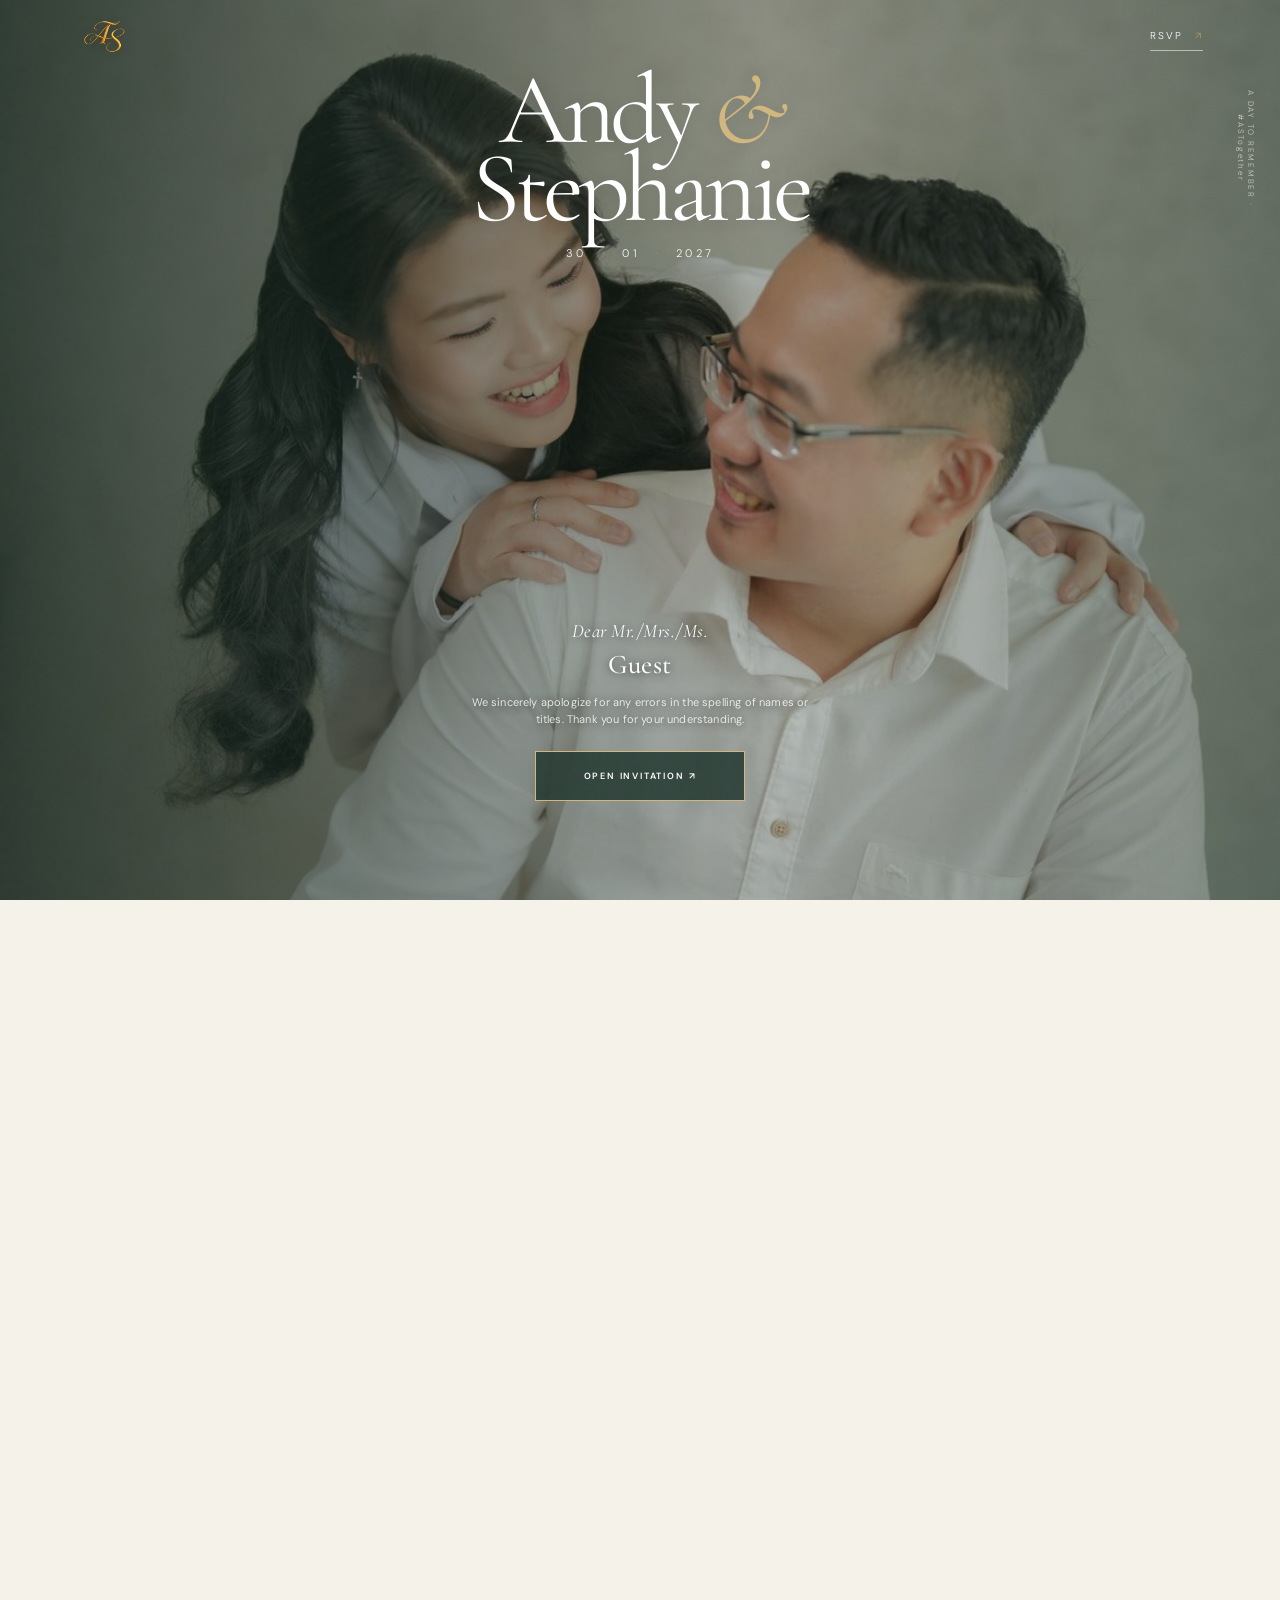
==== commit 2a0c7aad: "Update index.html" ====
--- a/index.html
+++ b/index.html
@@ -27,7 +27,7 @@
 <div class="grain" aria-hidden="true"></div>
 <nav class="topbar"><a class="wordmark monogram-link" href="#home" aria-label="Andy and Stephanie"><img src="assets/ast-monogram.png" alt="Andy and Stephanie monogram"></a><a class="nav-rsvp" href="#rsvp">RSVP <span>↗</span></a></nav>
 <main>
-<section class="hero" id="home"><div class="hero-photo" role="img" aria-label="Prewedding photograph of Andy and Stephanie"></div><div class="hero-shade"></div><div class="hero-copy reveal"><h1>Andy <i>&</i><br>Stephanie</h1><p class="hero-date">30 <span>·</span> 01 <span>·</span> 2027</p></div><div class="hero-side">A DAY TO REMEMBER · #ASTogether</div></section>
+<section class="hero" id="home"><div class="hero-photo" role="img" aria-label="Prewedding photograph of Andy and Stephanie"></div><div class="hero-shade"></div><div class="hero-copy reveal"><h1>Andy <i>&</i><br>Stephanie</h1><p class="hero-date">30 <span>·</span> 01 <span>·</span> 2027</p><div class="hero-side">A DAY TO REMEMBER · #ASTogether</div></div></section>
 <section class="intro section-pad" id="invitation"><div class="memory-slideshow" aria-label="Prewedding photo gallery"><div class="memory-slideshow-label">ANDY &amp; STEPHANIE · #ASTogether</div></div><div class="intro-inner reveal"><p class="script">Together with our families</p><h2>We invite you to<br>celebrate our <em>beginning.</em></h2><p class="body-copy">With grateful hearts, we invite you to witness and celebrate the beginning of our journey as husband and wife.</p><p class="verse">“Unless the Lord builds the house, the builders labor in vain.”<br><small>PSALM 127:1</small></p></div></section>
 <section class="couple section-pad"><div class="couple-feature-heading">The Groom &amp; The Bride</div><div class="couple-feature"><div class="couple-feature-photo" role="img" aria-label="Andy and Stephanie together"></div><div class="couple-feature-caption"><h2 class="couple-full-names"><span>Andy Surya Tandrawijaya</span><i>&</i><span>Stephanie Vanessa Widyawati</span></h2><div class="couple-parents"><p><span>THE GROOM</span>The Second Son of<br><b>Mr. Surianto Tan (†)</b><br>& <b>Mrs. Lisiauwati</b></p><p><span>THE BRIDE</span>The First Daughter of<br><b>Mr. Albert Widjaja</b><br>& <b>Mrs. Lilies Purnomo</b></p></div></div></div></section>
 <section class="countdown section-pad"><div class="countdown-bg"></div><div class="countdown-content reveal"><p class="script">The day is almost here</p><h2>Until forever</h2><div class="timer" aria-live="off"><div><strong id="days">---</strong><span>DAYS</span></div><b>:</b><div><strong id="hours">--</strong><span>HOURS</span></div><b>:</b><div><strong id="minutes">--</strong><span>MINUTES</span></div><b>:</b><div><strong id="seconds">--</strong><span>SECONDS</span></div></div><p class="countdown-date">SATURDAY, 30 JANUARY 2027</p><a class="countdown-save-date" id="countdownCalendarLink" target="_blank" rel="noopener">＋ SAVE THE DATE</a></div></section>
--- a/experience.css
+++ b/experience.css
@@ -338,3 +338,128 @@
     margin-top: 0 !important;
   }
 }
+
+
+/* Holy Matrimony venue address */
+.event-address {
+  max-width: 480px;
+  margin: 8px auto 12px;
+  font-size: 11px;
+  line-height: 1.7;
+  font-weight: 300;
+}
+
+
+/* =========================================
+   ASTogether: Full-screen mobile opening cover
+   ========================================= */
+
+/* Prevent scrolling before the invitation is opened */
+html.ast-cover-locked,
+body.ast-cover-locked {
+  width: 100% !important;
+  height: 100% !important;
+  overflow: hidden !important;
+  overscroll-behavior: none !important;
+}
+
+/* Make the hero a full-screen fixed cover */
+.hero {
+  position: fixed !important;
+  inset: 0 !important;
+  z-index: 4 !important;
+  width: 100% !important;
+  height: 100vh !important;
+  height: 100dvh !important;
+  min-height: 0 !important;
+  max-height: none !important;
+  overflow: hidden !important;
+  transform: translateY(0);
+  transition: transform .9s cubic-bezier(.76, 0, .24, 1) !important;
+  will-change: transform;
+}
+
+/* Keep the cover image filling the screen */
+.hero-photo {
+  position: absolute !important;
+  inset: 0 !important;
+  width: 100% !important;
+  height: 100% !important;
+  background-size: cover !important;
+  background-position: center center !important;
+}
+
+/* Slide the entire cover away */
+.hero.ast-cover-exiting {
+  transform: translateY(-105%) !important;
+  pointer-events: none !important;
+}
+
+/* Opening button and guest information */
+.ast-open-screen {
+  position: absolute !important;
+  inset: 0 !important;
+  z-index: 6 !important;
+  display: flex !important;
+  align-items: flex-end !important;
+  justify-content: center !important;
+  padding: 24px 24px max(11vh, 82px) !important;
+  opacity: 1 !important;
+  visibility: visible !important;
+  transform: none !important;
+  transition: none !important;
+}
+
+.ast-open-content {
+  width: min(100%, 520px) !important;
+}
+
+/* Keep navigation visible above the cover */
+.topbar {
+  z-index: 5 !important;
+}
+
+/* Mobile viewport adjustments */
+@media (max-width: 700px) {
+  .hero {
+    height: 100vh !important;
+    height: 100dvh !important;
+    min-height: 0 !important;
+  }
+
+  .hero-photo {
+    background-position: center center !important;
+  }
+
+  .ast-open-screen {
+    padding: 24px 20px max(10vh, 76px) !important;
+  }
+}
+
+@media (prefers-reduced-motion: reduce) {
+  .hero {
+    transition-duration: .3s !important;
+  }
+}
+
+
+/* Small disclaimer below personalized guest name */
+.ast-open-content .ast-guest-note {
+  display: block !important;
+  max-width: 360px !important;
+  margin: -10px auto 22px !important;
+  color: rgba(255, 255, 255, .82) !important;
+  font: 400 11px/1.6 'DM Sans', Arial, sans-serif !important;
+  letter-spacing: .015em !important;
+  text-align: center !important;
+  text-shadow: 0 1px 8px #0008 !important;
+}
+
+@media (max-width: 700px) {
+  .ast-open-content .ast-guest-note {
+    max-width: 310px !important;
+    font-size: 10px !important;
+    line-height: 1.5 !important;
+    margin: -10px auto 20px !important;
+  }
+}
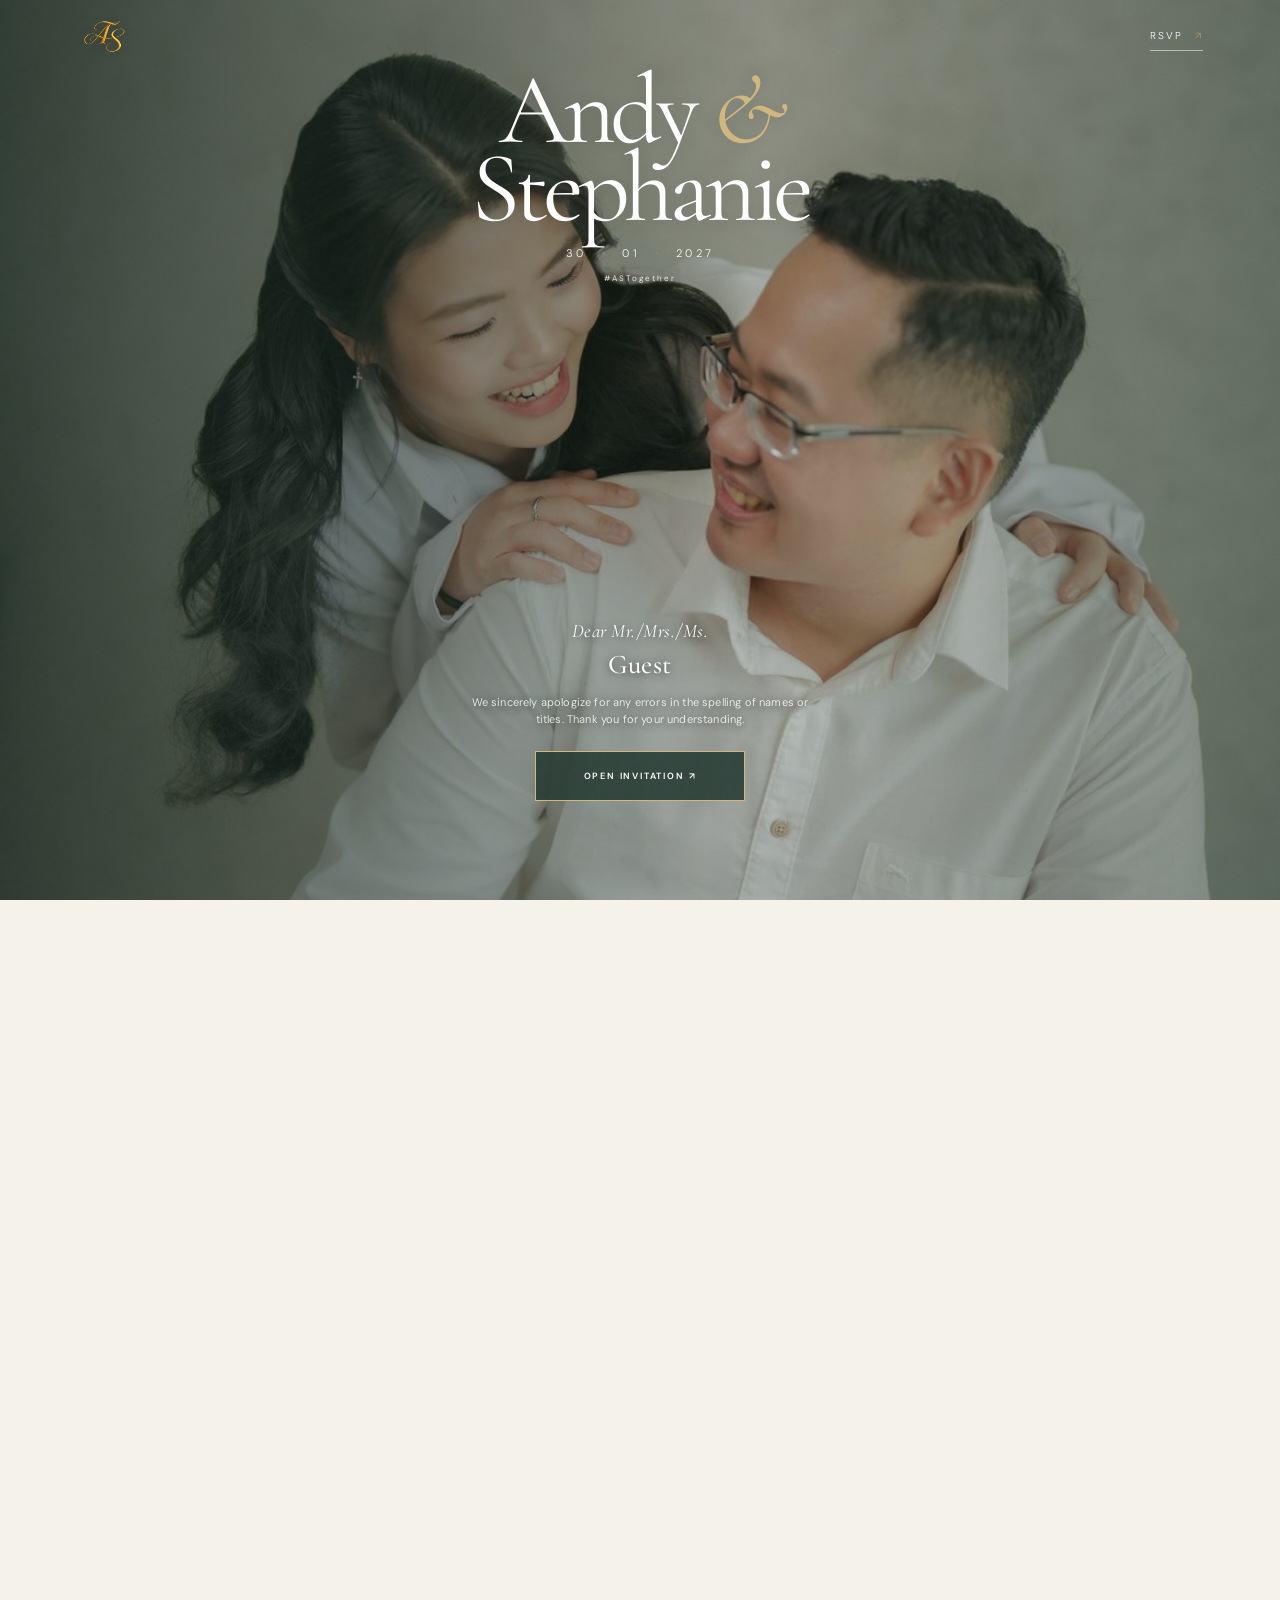
==== commit 2ac3b353: "Update index.html" ====
--- a/index.html
+++ b/index.html
@@ -27,7 +27,7 @@
 <div class="grain" aria-hidden="true"></div>
 <nav class="topbar"><a class="wordmark monogram-link" href="#home" aria-label="Andy and Stephanie"><img src="assets/ast-monogram.png" alt="Andy and Stephanie monogram"></a><a class="nav-rsvp" href="#rsvp">RSVP <span>↗</span></a></nav>
 <main>
-<section class="hero" id="home"><div class="hero-photo" role="img" aria-label="Prewedding photograph of Andy and Stephanie"></div><div class="hero-shade"></div><div class="hero-copy reveal"><h1>Andy <i>&</i><br>Stephanie</h1><p class="hero-date">30 <span>·</span> 01 <span>·</span> 2027</p><div class="hero-side">A DAY TO REMEMBER · #ASTogether</div></div></section>
+<section class="hero" id="home"><div class="hero-photo" role="img" aria-label="Prewedding photograph of Andy and Stephanie"></div><div class="hero-shade"></div><div class="hero-copy reveal"><h1>Andy <i>&</i><br>Stephanie</h1><p class="hero-date">30 <span>·</span> 01 <span>·</span> 2027</p><div class="hero-side">#ASTogether</div></div></section>
 <section class="intro section-pad" id="invitation"><div class="memory-slideshow" aria-label="Prewedding photo gallery"><div class="memory-slideshow-label">ANDY &amp; STEPHANIE · #ASTogether</div></div><div class="intro-inner reveal"><p class="script">Together with our families</p><h2>We invite you to<br>celebrate our <em>beginning.</em></h2><p class="body-copy">With grateful hearts, we invite you to witness and celebrate the beginning of our journey as husband and wife.</p><p class="verse">“Unless the Lord builds the house, the builders labor in vain.”<br><small>PSALM 127:1</small></p></div></section>
 <section class="couple section-pad"><div class="couple-feature-heading">The Groom &amp; The Bride</div><div class="couple-feature"><div class="couple-feature-photo" role="img" aria-label="Andy and Stephanie together"></div><div class="couple-feature-caption"><h2 class="couple-full-names"><span>Andy Surya Tandrawijaya</span><i>&</i><span>Stephanie Vanessa Widyawati</span></h2><div class="couple-parents"><p><span>THE GROOM</span>The Second Son of<br><b>Mr. Surianto Tan (†)</b><br>& <b>Mrs. Lisiauwati</b></p><p><span>THE BRIDE</span>The First Daughter of<br><b>Mr. Albert Widjaja</b><br>& <b>Mrs. Lilies Purnomo</b></p></div></div></div></section>
 <section class="countdown section-pad"><div class="countdown-bg"></div><div class="countdown-content reveal"><p class="script">The day is almost here</p><h2>Until forever</h2><div class="timer" aria-live="off"><div><strong id="days">---</strong><span>DAYS</span></div><b>:</b><div><strong id="hours">--</strong><span>HOURS</span></div><b>:</b><div><strong id="minutes">--</strong><span>MINUTES</span></div><b>:</b><div><strong id="seconds">--</strong><span>SECONDS</span></div></div><p class="countdown-date">SATURDAY, 30 JANUARY 2027</p><a class="countdown-save-date" id="countdownCalendarLink" target="_blank" rel="noopener">＋ SAVE THE DATE</a></div></section>
--- a/experience.css
+++ b/experience.css
@@ -463,3 +463,28 @@
     margin: -10px auto 20px !important;
   }
 }
+
+
+/* Center the wedding tagline below the date */
+.hero-side {
+  position: static !important;
+  display: block !important;
+  writing-mode: horizontal-tb !important;
+  transform: none !important;
+  width: 100% !important;
+  margin: 13px auto 0 !important;
+  padding: 0 10px !important;
+  color: rgba(255, 255, 255, .85) !important;
+  font: 400 8px 'DM Sans', Arial, sans-serif !important;
+  letter-spacing: .24em !important;
+  text-align: center !important;
+  text-shadow: 0 1px 7px rgba(0, 0, 0, .35) !important;
+}
+
+@media (max-width: 700px) {
+  .hero-side {
+    margin-top: 12px !important;
+    font-size: 8px !important;
+    letter-spacing: .20em !important;
+  }
+}
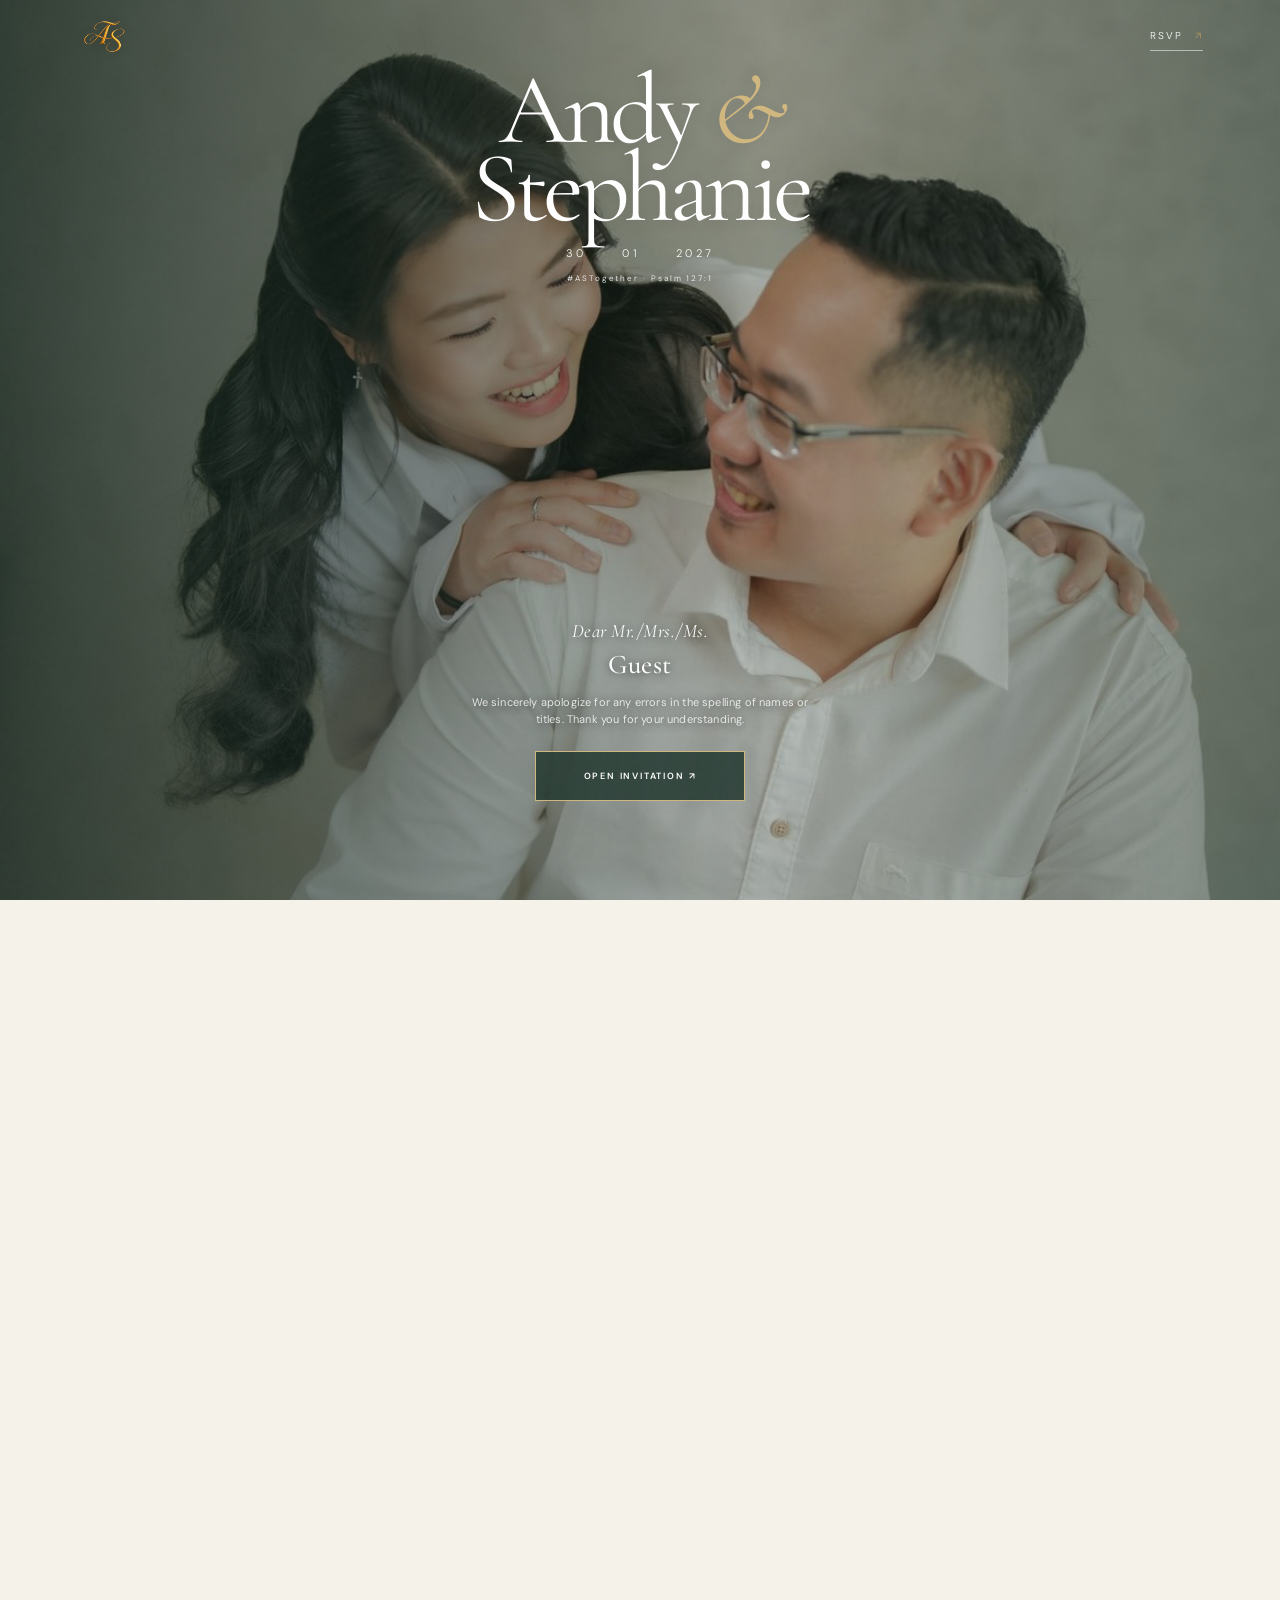
==== commit 9f04c61b: "Update index.html" ====
--- a/index.html
+++ b/index.html
@@ -27,7 +27,7 @@
 <div class="grain" aria-hidden="true"></div>
 <nav class="topbar"><a class="wordmark monogram-link" href="#home" aria-label="Andy and Stephanie"><img src="assets/ast-monogram.png" alt="Andy and Stephanie monogram"></a><a class="nav-rsvp" href="#rsvp">RSVP <span>↗</span></a></nav>
 <main>
-<section class="hero" id="home"><div class="hero-photo" role="img" aria-label="Prewedding photograph of Andy and Stephanie"></div><div class="hero-shade"></div><div class="hero-copy reveal"><h1>Andy <i>&</i><br>Stephanie</h1><p class="hero-date">30 <span>·</span> 01 <span>·</span> 2027</p><div class="hero-side">#ASTogether</div></div></section>
+<section class="hero" id="home"><div class="hero-photo" role="img" aria-label="Prewedding photograph of Andy and Stephanie"></div><div class="hero-shade"></div><div class="hero-copy reveal"><h1>Andy <i>&</i><br>Stephanie</h1><p class="hero-date">30 <span>·</span> 01 <span>·</span> 2027</p><div class="hero-side">#ASTogether · Psalm 127:1</div></div></section>
 <section class="intro section-pad" id="invitation"><div class="memory-slideshow" aria-label="Prewedding photo gallery"><div class="memory-slideshow-label">ANDY &amp; STEPHANIE · #ASTogether</div></div><div class="intro-inner reveal"><p class="script">Together with our families</p><h2>We invite you to<br>celebrate our <em>beginning.</em></h2><p class="body-copy">With grateful hearts, we invite you to witness and celebrate the beginning of our journey as husband and wife.</p><p class="verse">“Unless the Lord builds the house, the builders labor in vain.”<br><small>PSALM 127:1</small></p></div></section>
 <section class="couple section-pad"><div class="couple-feature-heading">The Groom &amp; The Bride</div><div class="couple-feature"><div class="couple-feature-photo" role="img" aria-label="Andy and Stephanie together"></div><div class="couple-feature-caption"><h2 class="couple-full-names"><span>Andy Surya Tandrawijaya</span><i>&</i><span>Stephanie Vanessa Widyawati</span></h2><div class="couple-parents"><p><span>THE GROOM</span>The Second Son of<br><b>Mr. Surianto Tan (†)</b><br>& <b>Mrs. Lisiauwati</b></p><p><span>THE BRIDE</span>The First Daughter of<br><b>Mr. Albert Widjaja</b><br>& <b>Mrs. Lilies Purnomo</b></p></div></div></div></section>
 <section class="countdown section-pad"><div class="countdown-bg"></div><div class="countdown-content reveal"><p class="script">The day is almost here</p><h2>Until forever</h2><div class="timer" aria-live="off"><div><strong id="days">---</strong><span>DAYS</span></div><b>:</b><div><strong id="hours">--</strong><span>HOURS</span></div><b>:</b><div><strong id="minutes">--</strong><span>MINUTES</span></div><b>:</b><div><strong id="seconds">--</strong><span>SECONDS</span></div></div><p class="countdown-date">SATURDAY, 30 JANUARY 2027</p><a class="countdown-save-date" id="countdownCalendarLink" target="_blank" rel="noopener">＋ SAVE THE DATE</a></div></section>
